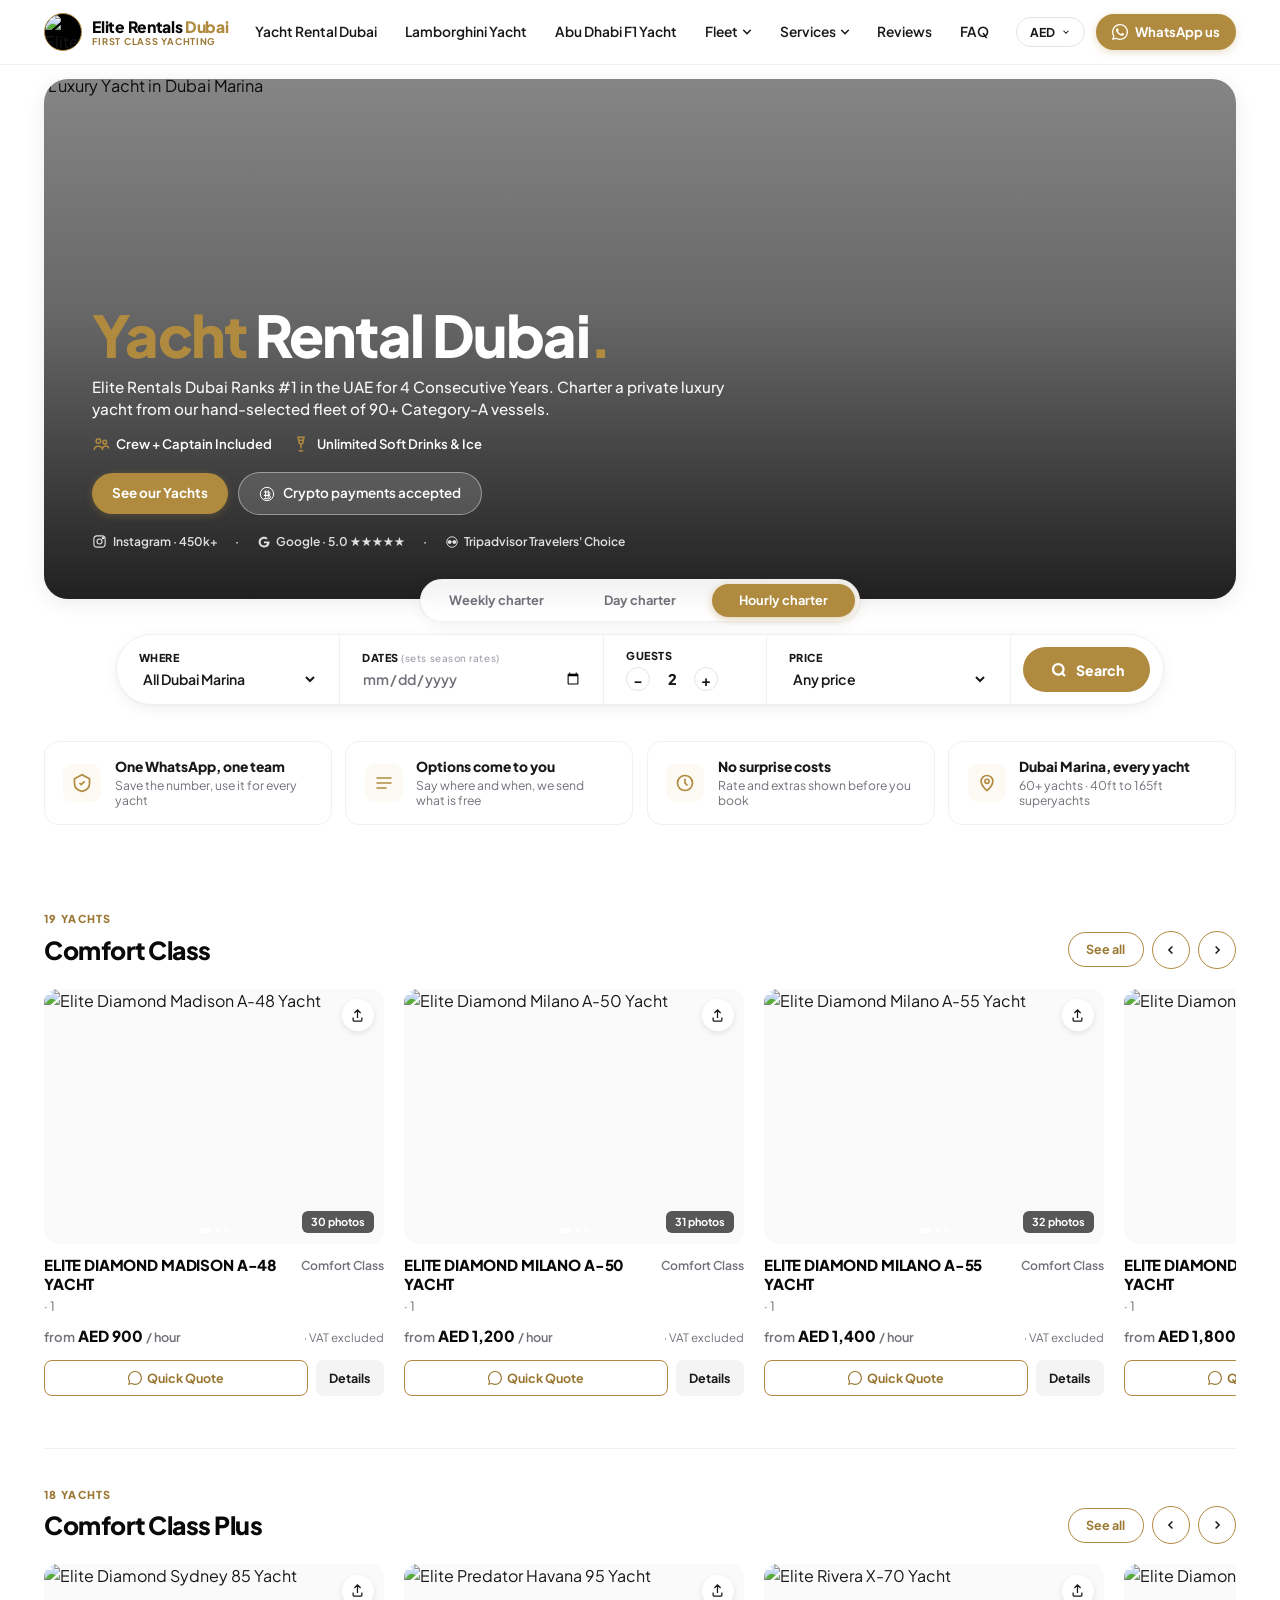
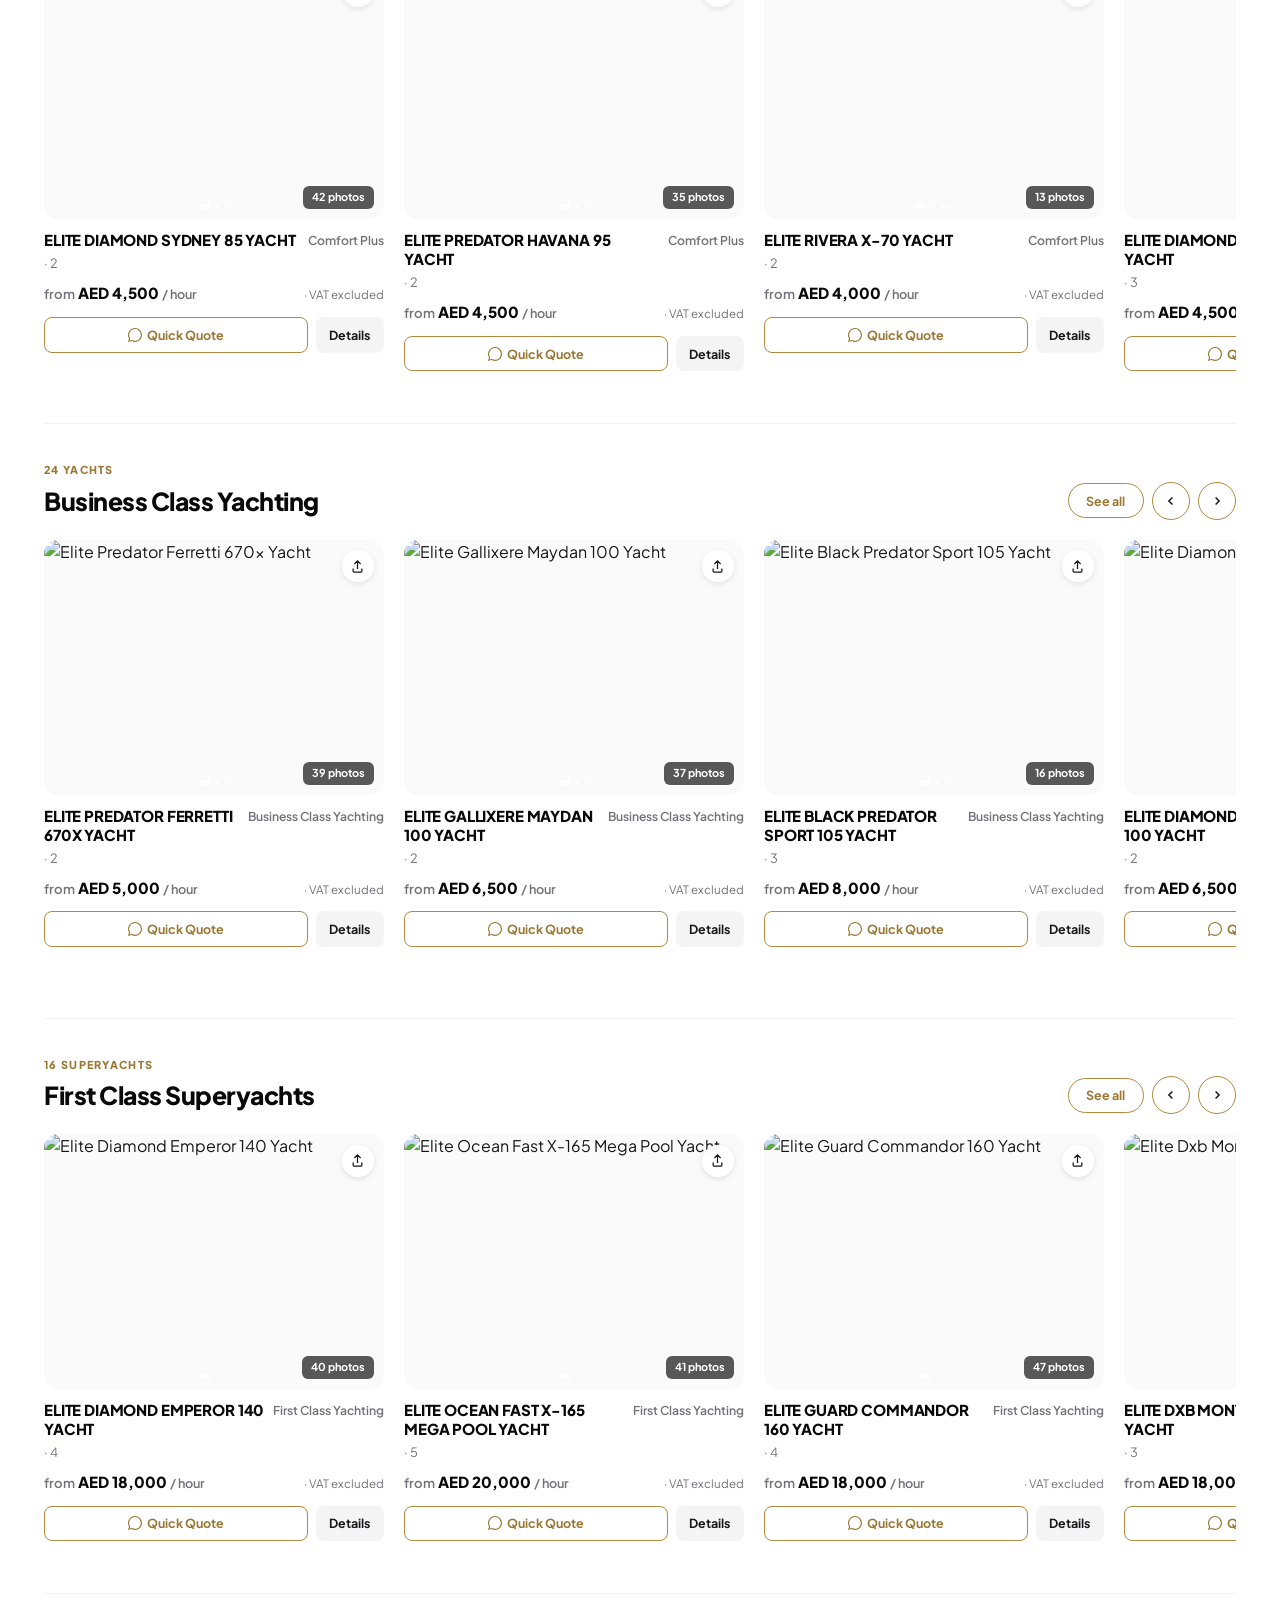
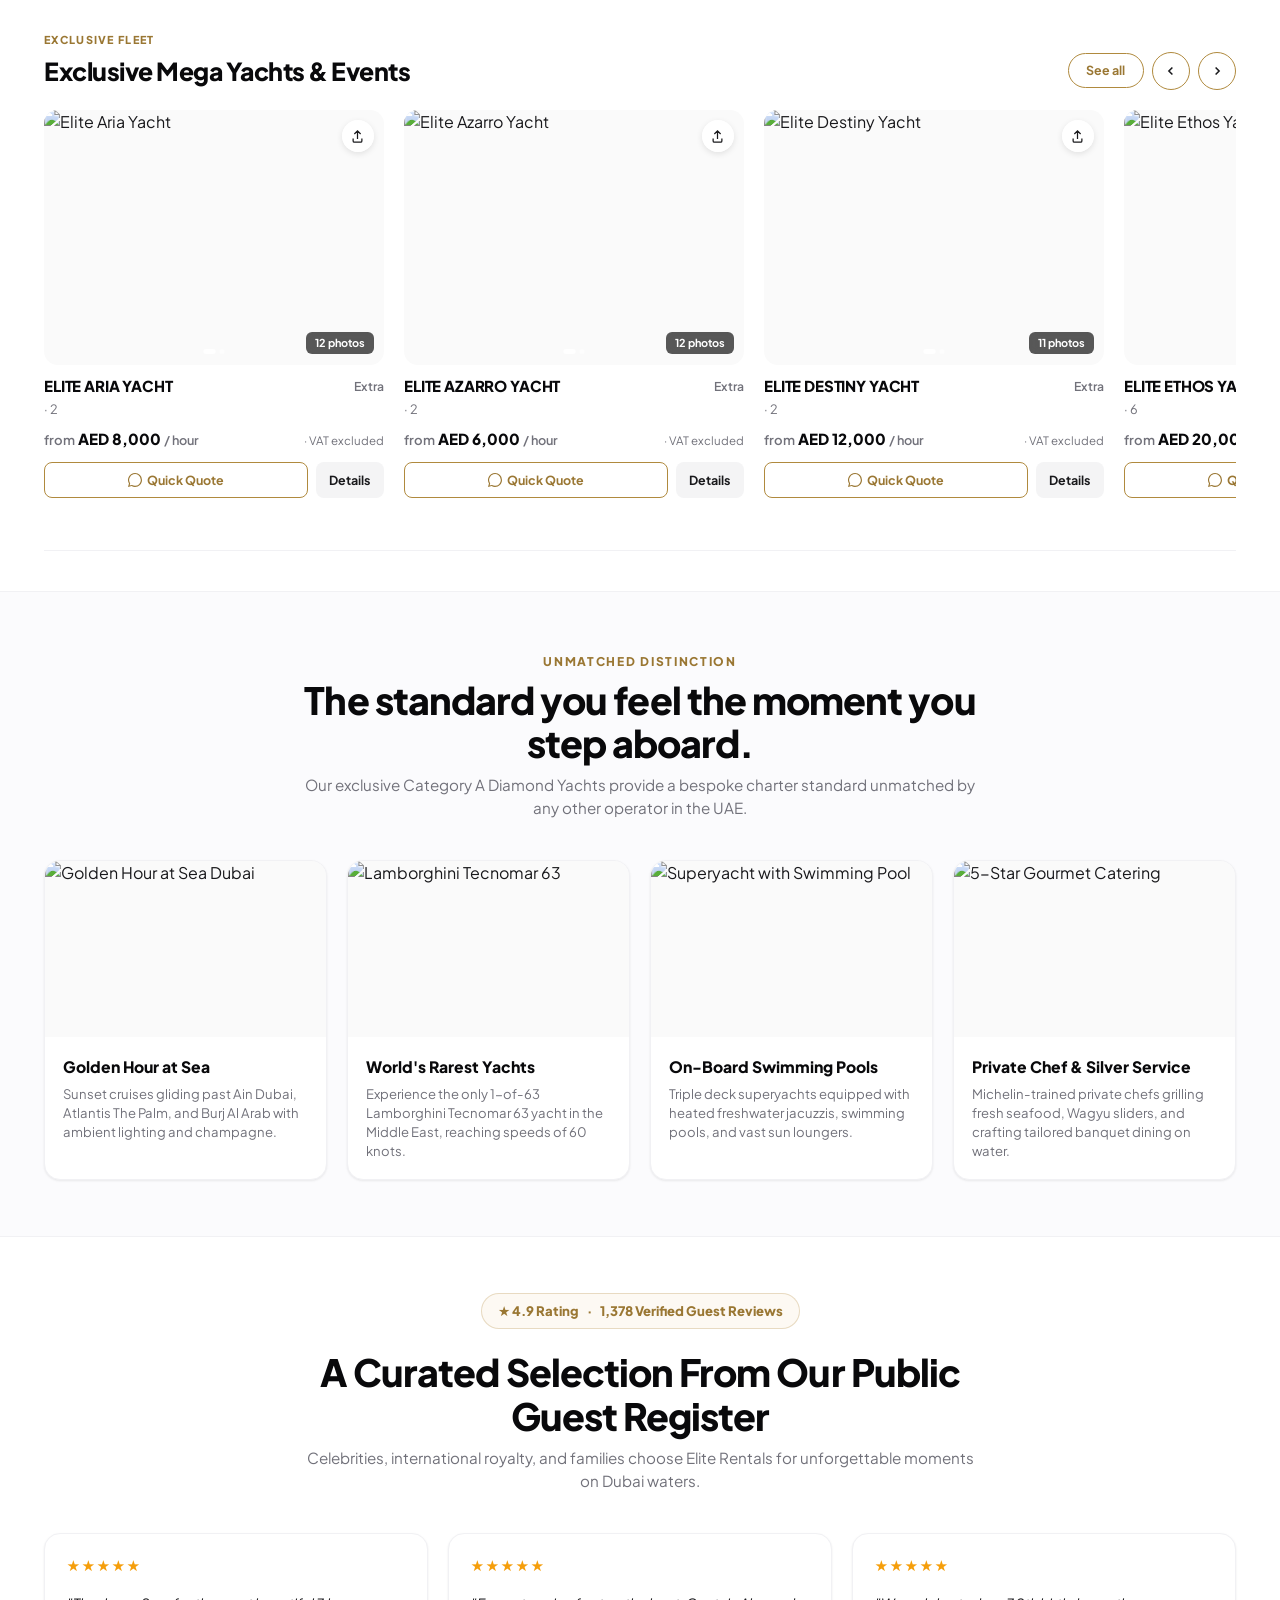
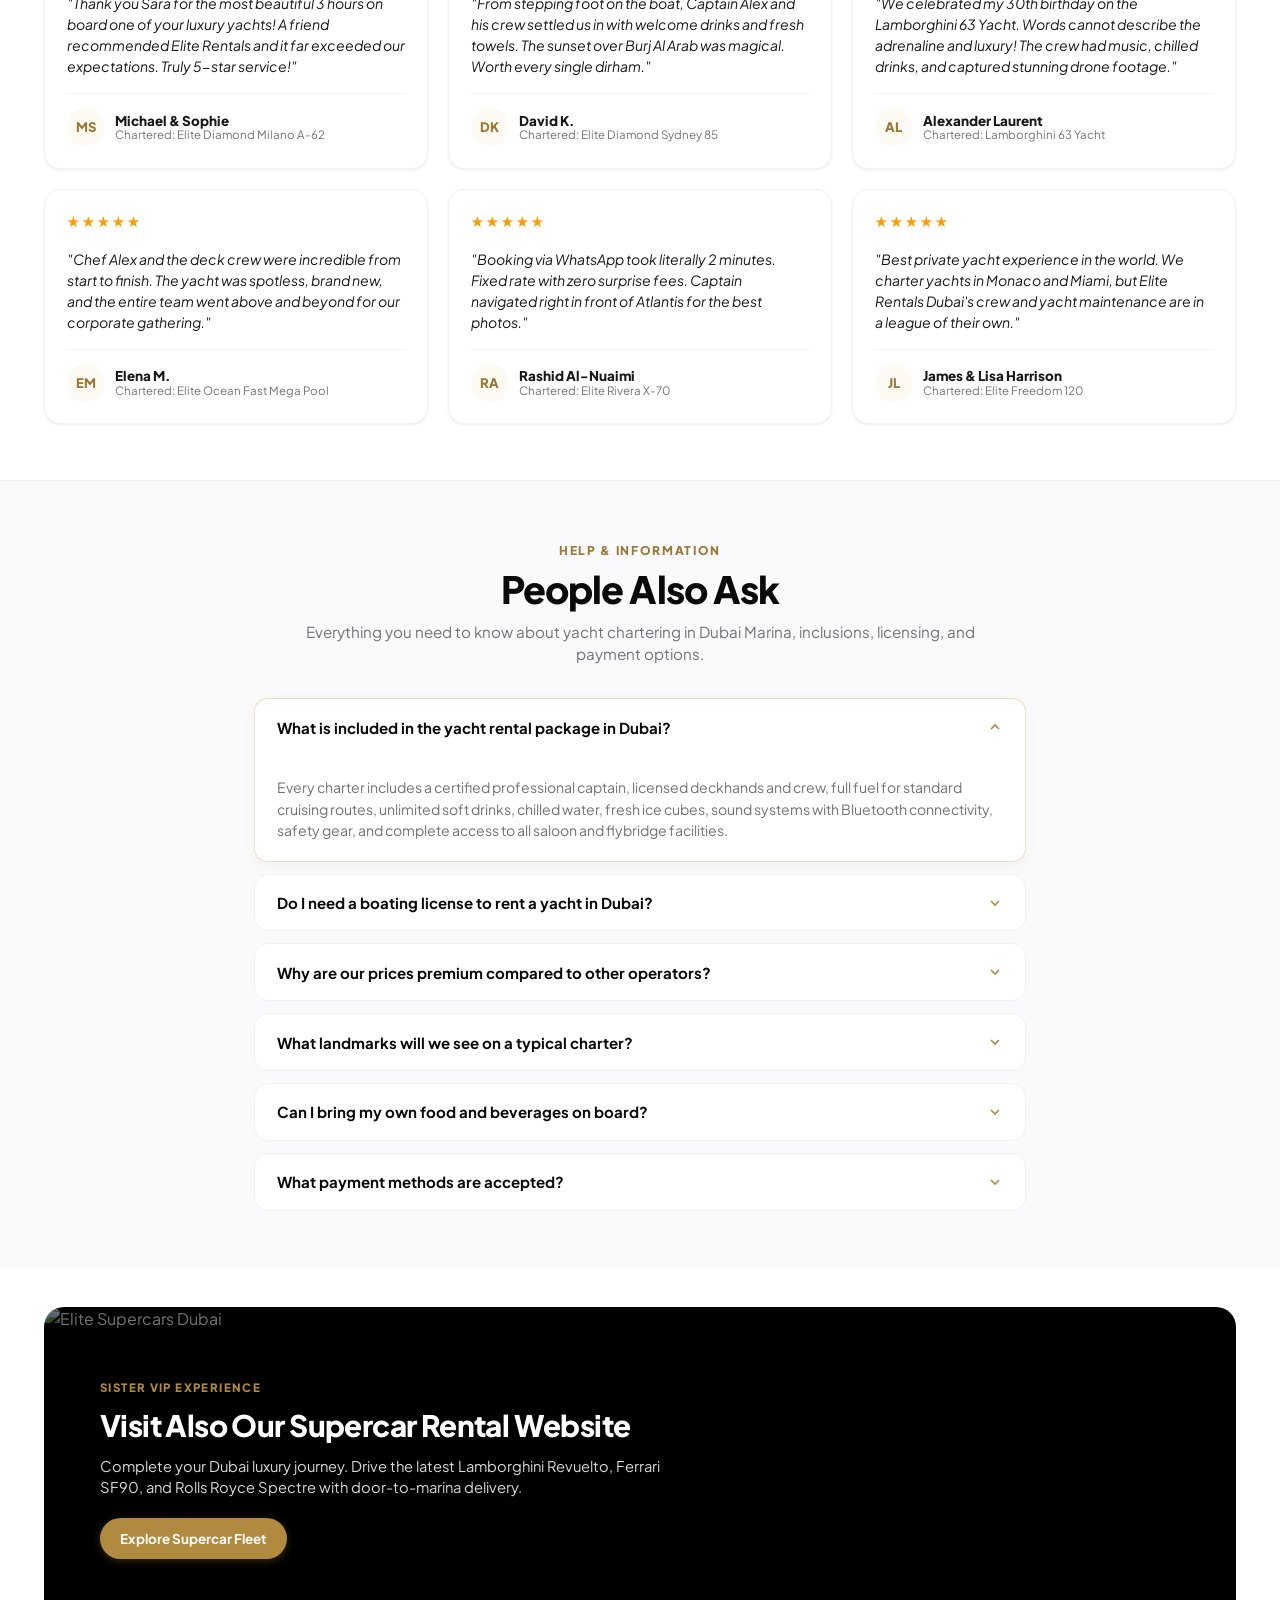
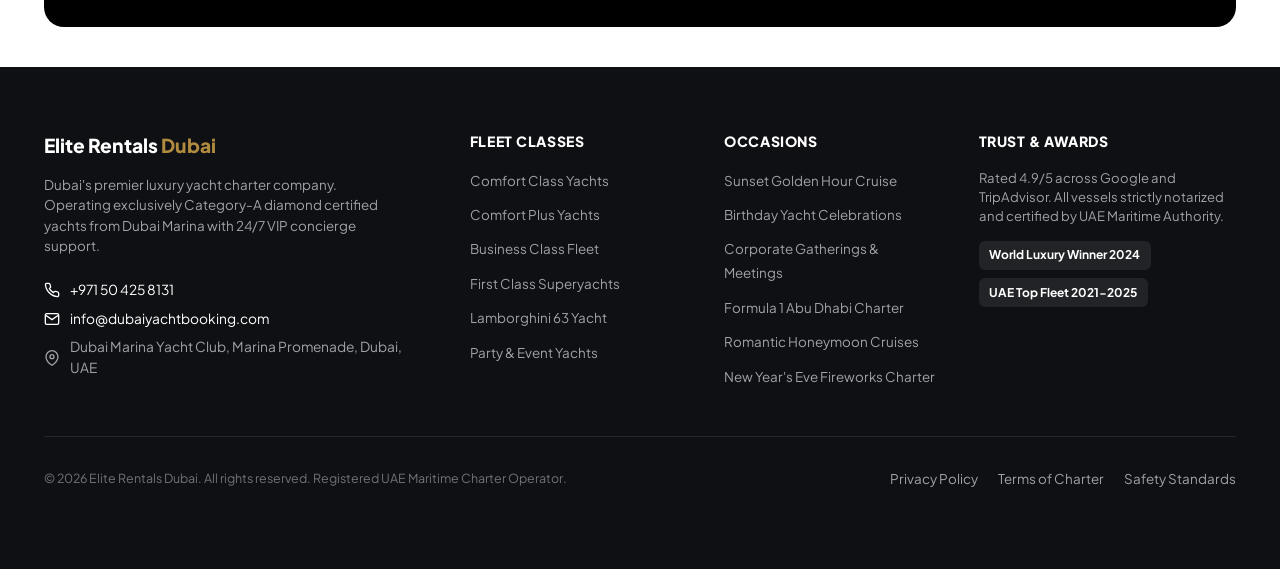
==== index.html @ 9940354c "first commit" ====
<!DOCTYPE html>
<html lang="en">

<head>
  <meta charset="UTF-8" />
  <meta name="viewport" content="width=device-width, initial-scale=1.0, viewport-fit=cover" />
  <title>Yacht Rental Dubai | Private Luxury Charter Fleet | Elite Rentals Dubai</title>
  <meta name="description"
    content="Charter a private yacht in Dubai from a curated fleet of 90+ Category-A yachts. Captain, crew, fuel and beverages included. Fixed AED quote on WhatsApp in minutes." />
  <meta name="keywords"
    content="yacht rental dubai, yacht charter dubai, luxury yacht dubai, dubai marina yacht rental, private yacht dubai, yacht party dubai, yacht booking dubai" />
  <meta name="author" content="Elite Rentals Dubai" />
  <meta name="robots" content="index, follow" />
  <meta name="theme-color" content="#b08a3e" />

  <!-- Open Graph / Social Meta -->
  <meta property="og:type" content="website" />
  <meta property="og:title" content="Yacht Rental Dubai | Private Luxury Charter Fleet | Elite Rentals Dubai" />
  <meta property="og:description"
    content="Charter a private yacht in Dubai from a curated fleet of 90+ Category-A yachts. Captain, crew, fuel and beverages included. Fixed AED quote on WhatsApp in minutes." />
  <meta property="og:image" content="https://media.dubaiyachtbooking.com/images/site/home-hero-v3.webp" />
  <meta property="og:site_name" content="Elite Rentals Dubai" />

  <!-- Preconnect & Preload -->
  <link rel="preconnect" href="https://fonts.googleapis.com" />
  <link rel="preconnect" href="https://fonts.gstatic.com" crossorigin />
  <link rel="preconnect" href="https://media.dubaiyachtbooking.com" />
  <link rel="preload" href="https://media.dubaiyachtbooking.com/images/site/home-hero-v3.webp" as="image" />

  <!-- Favicon -->
  <link rel="icon" type="image/png" href="https://media.dubaiyachtbooking.com/images/site/home-hero-v3-mobile.webp" />

  <!-- Stylesheet -->
  <link rel="stylesheet" href="styles.css" />

  <!-- Schema.org Structured Data -->
  <script type="application/ld+json">
  {
    "@context": "https://schema.org",
    "@type": "LocalBusiness",
    "name": "Elite Rentals Dubai",
    "image": "https://media.dubaiyachtbooking.com/images/site/home-hero-v3.webp",
    "telephone": "+971-50-425-8131",
    "priceRange": "$$$$",
    "address": {
      "@type": "PostalAddress",
      "streetAddress": "Dubai Marina Yacht Club",
      "addressLocality": "Dubai",
      "addressCountry": "AE"
    },
    "aggregateRating": {
      "@type": "AggregateRating",
      "ratingValue": "4.9",
      "reviewCount": "1378"
    }
  }
  </script>
</head>

<body>

  <!-- ==========================================================================
       1. STICKY TOP NAVBAR
       ========================================================================== -->
  <header class="header-wrapper" id="site-header">
    <div class="container header-inner">
      <!-- Brand Logo -->
      <a href="#" class="brand-link" aria-label="Elite Rentals Dubai Homepage">
        <img src="https://media.dubaiyachtbooking.com/cdn-cgi/image/width=256,format=auto,quality=75/images/yachts/brand-new-1-of-63-lamborghini-yacht/01-elite-lamborghini-63-20m-cover-yacht-at-speed.webp"
          alt="Elite Rentals Dubai Emblem" class="brand-emblem" />
        <div class="brand-text-col">
          <span class="brand-title">Elite Rentals <span class="text-gold">Dubai</span></span>
          <span class="brand-sub">First Class Yachting</span>
        </div>
      </a>

      <!-- Desktop Nav -->
      <nav class="desktop-nav" aria-label="Main Navigation">
        <a href="#fleet-section" class="nav-item-link">Yacht Rental Dubai</a>
        <a href="#track-business" class="nav-item-link">Lamborghini Yacht</a>
        <a href="#track-first-class" class="nav-item-link">Abu Dhabi F1 Yacht</a>

        <!-- Fleet Dropdown -->
        <div class="nav-dropdown-wrap">
          <button class="nav-dropdown-btn" type="button">
            <span>Fleet</span>
            <svg class="nav-chevron" width="10" height="10" viewBox="0 0 12 12" fill="none" stroke="currentColor" stroke-width="1.8">
              <path d="M2 4l4 4 4-4" stroke-linecap="round" stroke-linejoin="round" />
            </svg>
          </button>
          <div class="nav-dropdown-menu">
            <a href="#comfort-class-sec" class="nav-dropdown-link">Comfort Class <span>15m–22m</span></a>
            <a href="#comfort-plus-sec" class="nav-dropdown-link">Comfort Plus <span>22m–30m</span></a>
            <a href="#business-class-sec" class="nav-dropdown-link">Business Class <span>20m–37m</span></a>
            <a href="#first-class-sec" class="nav-dropdown-link">First Class Superyachts <span>35m–50m</span></a>
            <a href="#exclusive-sec" class="nav-dropdown-link">Exclusive & Events <span>Up to 100 Guests</span></a>
          </div>
        </div>

        <!-- Services Dropdown -->
        <div class="nav-dropdown-wrap">
          <button class="nav-dropdown-btn" type="button">
            <span>Services</span>
            <svg class="nav-chevron" width="10" height="10" viewBox="0 0 12 12" fill="none" stroke="currentColor" stroke-width="1.8">
              <path d="M2 4l4 4 4-4" stroke-linecap="round" stroke-linejoin="round" />
            </svg>
          </button>
          <div class="nav-dropdown-menu">
            <a href="#experience-section" class="nav-dropdown-link">Private Chef Catering</a>
            <a href="#experience-section" class="nav-dropdown-link">Water Toys & Jet Ski</a>
            <a href="#experience-section" class="nav-dropdown-link">VIP Chauffeur Transfer</a>
            <a href="#experience-section" class="nav-dropdown-link">Formula 1 Hospitality</a>
          </div>
        </div>

        <a href="#reviews-section" class="nav-item-link">Reviews</a>
        <a href="#faq-section" class="nav-item-link">FAQ</a>
      </nav>

      <!-- Header Actions -->
      <div class="header-actions">
        <!-- Currency Dropdown -->
        <div class="currency-picker-wrap">
          <button type="button" class="currency-btn" id="currency-btn" aria-label="Select Currency">
            <span id="current-currency-display">AED</span>
            <svg width="10" height="10" viewBox="0 0 24 24" fill="none" stroke="currentColor" stroke-width="2.5">
              <polyline points="6 9 12 15 18 9"></polyline>
            </svg>
          </button>
          <div class="currency-menu" id="currency-menu">
            <button type="button" class="currency-option active" data-curr="AED">AED (Dirhams)</button>
            <button type="button" class="currency-option" data-curr="USD">USD (US Dollar)</button>
            <button type="button" class="currency-option" data-curr="EUR">EUR (Euro)</button>
            <button type="button" class="currency-option" data-curr="GBP">GBP (British Pound)</button>
          </div>
        </div>

        <!-- WhatsApp Button -->
        <a href="https://wa.me/971504258131" target="_blank" rel="noopener noreferrer" class="whatsapp-header-btn"
          aria-label="Contact us on WhatsApp">
          <svg viewBox="0 0 24 24" width="16" height="16" fill="currentColor">
            <path
              d="M20.52 3.48A11.87 11.87 0 0 0 12 0a11.94 11.94 0 0 0-10.3 17.94L0 24l6.24-1.63A11.93 11.93 0 0 0 12 23.94c6.63 0 12-5.37 12-12a11.87 11.87 0 0 0-3.48-8.46zM12 22.02a10.06 10.06 0 0 1-5.14-1.4l-.37-.22-3.7.97.99-3.61-.24-.37A10.05 10.05 0 1 1 22.05 12 10 10 0 0 1 12 22.02zm5.53-7.51c-.3-.15-1.77-.87-2.05-.97s-.47-.15-.67.15-.77.97-.94 1.17-.35.22-.65.07a8.19 8.19 0 0 1-2.41-1.49 9.06 9.06 0 0 1-1.68-2.09c-.17-.3 0-.46.13-.61.13-.13.3-.35.44-.52a2 2 0 0 0 .3-.5.55.55 0 0 0 0-.52c-.07-.15-.67-1.6-.92-2.19s-.49-.5-.67-.51h-.57a1.1 1.1 0 0 0-.8.37 3.36 3.36 0 0 0-1.04 2.5 5.85 5.85 0 0 0 1.22 3.09 13.35 13.35 0 0 0 5.11 4.51 17 17 0 0 0 1.7.63 4.1 4.1 0 0 0 1.89.12 3.1 3.1 0 0 0 2.02-1.42 2.5 2.5 0 0 0 .17-1.42c-.07-.13-.27-.2-.57-.35z" />
          </svg>
          <span>WhatsApp us</span>
        </a>

        <!-- Mobile Hamburger -->
        <button type="button" class="mobile-menu-btn" id="mobile-menu-toggle" aria-label="Open Mobile Menu">
          <svg viewBox="0 0 20 20" width="18" height="18" fill="none" stroke="currentColor" stroke-width="2">
            <path d="M3 6h14M3 10h14M3 14h14" stroke-linecap="round"></path>
          </svg>
        </button>
      </div>
    </div>
  </header>

  <!-- Mobile Drawer Menu -->
  <div class="mobile-drawer" id="mobile-drawer">
    <div class="mobile-drawer-content">
      <div class="mobile-drawer-header">
        <span class="brand-title">Elite Rentals <span class="text-gold">Dubai</span></span>
        <button type="button" class="mobile-drawer-close" id="mobile-drawer-close" aria-label="Close Menu">&times;</button>
      </div>

      <div class="mobile-nav-list">
        <a href="#fleet-section" class="mobile-nav-link">Full Yacht Fleet</a>
        <a href="#comfort-class-sec" class="mobile-nav-link">Comfort Class</a>
        <a href="#comfort-plus-sec" class="mobile-nav-link">Comfort Plus</a>
        <a href="#business-class-sec" class="mobile-nav-link">Business Class</a>
        <a href="#first-class-sec" class="mobile-nav-link">First Class Superyachts</a>
        <a href="#experience-section" class="mobile-nav-link">VIP Services</a>
        <a href="#reviews-section" class="mobile-nav-link">Guest Reviews</a>
        <a href="#faq-section" class="mobile-nav-link">Frequently Asked Questions</a>
      </div>

      <div style="margin-top:auto; padding-top:1.5rem;">
        <a href="https://wa.me/971504258131" target="_blank" rel="noopener noreferrer" class="btn-modal-whatsapp"
          style="text-align:center; display:flex;">
          <svg viewBox="0 0 24 24" width="18" height="18" fill="currentColor">
            <path
              d="M20.52 3.48A11.87 11.87 0 0 0 12 0a11.94 11.94 0 0 0-10.3 17.94L0 24l6.24-1.63A11.93 11.93 0 0 0 12 23.94c6.63 0 12-5.37 12-12a11.87 11.87 0 0 0-3.48-8.46z" />
          </svg>
          Chat with Charter Specialist
        </a>
      </div>
    </div>
  </div>

  <main>
    <!-- ==========================================================================
         2. HERO SECTION
         ========================================================================== -->
    <section class="hero-section">
      <div class="container">
        <div class="hero-banner-card">
          <!-- Background Image -->
          <img src="https://media.dubaiyachtbooking.com/images/site/home-hero-v3.webp"
            alt="Luxury Yacht in Dubai Marina" class="hero-img-bg" fetchpriority="high" decoding="async" />
          <div class="hero-overlay-dark" aria-hidden="true"></div>
          <div class="hero-overlay-gradient" aria-hidden="true"></div>

          <!-- Hero Content -->
          <div class="hero-content">
            <h1 class="hero-title">
              <span class="text-gold">Yacht</span> Rental Dubai<span class="text-gold">.</span>
            </h1>

            <p class="hero-subtitle">
              Elite Rentals Dubai Ranks #1 in the UAE for 4 Consecutive Years. Charter a private luxury yacht from our
              hand-selected fleet of 90+ Category-A vessels.
            </p>

            <ul class="hero-features-list">
              <li class="hero-feat-item">
                <span class="hero-feat-icon">
                  <svg width="18" height="18" viewBox="0 0 24 24" fill="none" stroke="currentColor" stroke-width="2">
                    <circle cx="8.5" cy="8" r="3"></circle>
                    <circle cx="17" cy="9.5" r="2.5"></circle>
                    <path d="M3 20c0-3 2.5-5 5.5-5s5.5 2 5.5 5"></path>
                    <path d="M14 18c.5-2 2.5-3.5 4.5-3.5S22 16 22.5 18"></path>
                  </svg>
                </span>
                Crew + Captain Included
              </li>
              <li class="hero-feat-item">
                <span class="hero-feat-icon">
                  <svg width="18" height="18" viewBox="0 0 24 24" fill="none" stroke="currentColor" stroke-width="2">
                    <path d="M8 3h8l-1 4h-6z"></path>
                    <path d="M9 7c0 3 1.5 5 3 5s3-2 3-5"></path>
                    <path d="M12 12v6"></path>
                    <path d="M9 21h6"></path>
                  </svg>
                </span>
                Unlimited Soft Drinks & Ice
              </li>
            </ul>

            <div class="hero-actions">
              <a href="#fleet-section" class="btn-gold">
                See our Yachts
              </a>
              <a href="https://wa.me/971504258131?text=Hi%20Elite%20Rentals%2C%20I%27d%20like%20to%20pay%20with%20crypto"
                target="_blank" rel="noopener noreferrer" class="btn-outline-white">
                <svg viewBox="0 0 24 24" width="16" height="16" fill="currentColor">
                  <circle cx="12" cy="12" r="10" fill="none" stroke="currentColor" stroke-width="1.5"></circle>
                  <path d="M10 7v10M14 7v10M8 9h6a2.5 2.5 0 0 1 0 5H8M8 14h6.5a2.5 2.5 0 0 1 0 5H8" fill="none"
                    stroke="currentColor" stroke-width="1.5" stroke-linecap="round"></path>
                </svg>
                Crypto payments accepted
              </a>
            </div>

            <!-- Trust Meta Links -->
            <div class="hero-trust-badges">
              <a href="https://instagram.com/eliterentalsdubai" target="_blank" rel="noopener noreferrer" class="hero-trust-link">
                <svg width="15" height="15" viewBox="0 0 24 24" fill="none" stroke="currentColor" stroke-width="1.8">
                  <rect x="3" y="3" width="18" height="18" rx="5"></rect>
                  <circle cx="12" cy="12" r="4"></circle>
                  <circle cx="17.5" cy="6.5" r="1" fill="currentColor"></circle>
                </svg>
                Instagram · 450k+
              </a>
              <span>·</span>
              <a href="https://www.google.com/maps" target="_blank" rel="noopener noreferrer" class="hero-trust-link">
                <svg width="14" height="14" viewBox="0 0 24 24" fill="currentColor">
                  <path
                    d="M21.35 11.1H12v2.9h5.3c-.2 1.4-1.6 4.1-5.3 4.1-3.2 0-5.8-2.6-5.8-5.8s2.6-5.8 5.8-5.8c1.8 0 3 .8 3.7 1.4l2.5-2.4C16.6 4 14.5 3 12 3 6.9 3 2.8 7.1 2.8 12.2S6.9 21.4 12 21.4c6.9 0 9.5-4.9 9.5-9.4 0-.6-.1-1-.2-1z" />
                </svg>
                Google · 5.0 ★★★★★
              </a>
              <span>·</span>
              <a href="https://www.tripadvisor.com" target="_blank" rel="noopener noreferrer" class="hero-trust-link">
                <svg width="14" height="14" viewBox="0 0 24 24" fill="none" stroke="currentColor" stroke-width="1.6">
                  <circle cx="12" cy="12" r="9"></circle>
                  <circle cx="8" cy="12" r="2.6" fill="currentColor"></circle>
                  <circle cx="16" cy="12" r="2.6" fill="currentColor"></circle>
                </svg>
                Tripadvisor Travelers' Choice
              </a>
            </div>
          </div>
        </div>
      </div>
    </section>

    <!-- ==========================================================================
         3. FLOATING CHARTER SEARCH BAR
         ========================================================================== -->
    <div class="search-bar-wrapper">
      <!-- Charter Type Pills -->
      <div class="charter-type-switch" role="group" aria-label="Charter duration mode">
        <button type="button" class="charter-type-btn">Weekly charter</button>
        <button type="button" class="charter-type-btn">Day charter</button>
        <button type="button" class="charter-type-btn active">Hourly charter</button>
      </div>

      <!-- Pill Container -->
      <div class="search-pill-box">
        <!-- Destination -->
        <label class="search-cell">
          <span class="search-cell-label">Where</span>
          <select class="search-select-field" id="search-dest">
            <option value="dubai-marina" selected>All Dubai Marina</option>
            <option value="palm-jumeirah">Palm Jumeirah & Atlantis</option>
            <option value="burj-al-arab">Burj Al Arab Lagoon</option>
            <option value="dubai-canal">Dubai Water Canal</option>
            <option value="world-islands">The World Islands</option>
          </select>
        </label>

        <!-- Dates -->
        <div class="search-cell">
          <span class="search-cell-label">Dates <small>(sets season rates)</small></span>
          <input type="date" class="search-input-field" id="search-date-field" style="color:var(--gray); cursor:pointer;" />
        </div>

        <!-- Guests Stepper -->
        <div class="search-cell">
          <span class="search-cell-label">Guests</span>
          <div class="guest-stepper">
            <button type="button" class="step-btn" id="guest-dec-btn" aria-label="Decrease Guests">−</button>
            <span class="step-count-val" id="guest-count-display">2</span>
            <button type="button" class="step-btn" id="guest-inc-btn" aria-label="Increase Guests">+</button>
          </div>
        </div>

        <!-- Price Range -->
        <label class="search-cell">
          <span class="search-cell-label">Price</span>
          <select class="search-select-field" id="search-price-filter">
            <option value="0" selected>Any price</option>
            <option value="1">Under AED 1,000 / hr</option>
            <option value="2">AED 1,000 to AED 2,500 / hr</option>
            <option value="3">AED 2,500 to AED 5,000 / hr</option>
            <option value="4">AED 5,000 to AED 10,000 / hr</option>
            <option value="5">AED 10,000+ / hr (Superyachts)</option>
          </select>
        </label>

        <!-- Search Button -->
        <div class="search-submit-cell">
          <button type="button" class="btn-search-fleet" id="btn-search-fleet" aria-label="Search Fleet">
            <svg width="18" height="18" viewBox="0 0 24 24" fill="none" stroke="currentColor" stroke-width="3">
              <circle cx="11" cy="11" r="7"></circle>
              <path d="m20 20-3.5-3.5"></path>
            </svg>
            <span>Search</span>
          </button>
        </div>
      </div>
    </div>

    <!-- ==========================================================================
         4. TRUST BAR
         ========================================================================== -->
    <section class="trust-section" id="trust-section">
      <div class="container">
        <div class="trust-grid">
          <div class="trust-card">
            <div class="trust-icon-box">
              <svg width="20" height="20" viewBox="0 0 24 24" fill="none" stroke="currentColor" stroke-width="2">
                <path d="M12 2 3 7v6c0 5 4 8 9 9 5-1 9-4 9-9V7l-9-5z"></path>
                <path d="m9 12 2 2 4-4"></path>
              </svg>
            </div>
            <div class="trust-text-col">
              <span class="trust-card-title">One WhatsApp, one team</span>
              <span class="trust-card-sub">Save the number, use it for every yacht</span>
            </div>
          </div>

          <div class="trust-card">
            <div class="trust-icon-box">
              <svg width="20" height="20" viewBox="0 0 24 24" fill="none" stroke="currentColor" stroke-width="2">
                <path d="M3 6h18M3 12h18M3 18h12"></path>
              </svg>
            </div>
            <div class="trust-text-col">
              <span class="trust-card-title">Options come to you</span>
              <span class="trust-card-sub">Say where and when, we send what is free</span>
            </div>
          </div>

          <div class="trust-card">
            <div class="trust-icon-box">
              <svg width="20" height="20" viewBox="0 0 24 24" fill="none" stroke="currentColor" stroke-width="2">
                <circle cx="12" cy="12" r="9"></circle>
                <path d="M12 7v5l3 3"></path>
              </svg>
            </div>
            <div class="trust-text-col">
              <span class="trust-card-title">No surprise costs</span>
              <span class="trust-card-sub">Rate and extras shown before you book</span>
            </div>
          </div>

          <div class="trust-card">
            <div class="trust-icon-box">
              <svg width="20" height="20" viewBox="0 0 24 24" fill="none" stroke="currentColor" stroke-width="2">
                <path d="M12 21s-7-5.5-7-11a7 7 0 0 1 14 0c0 5.5-7 11-7 11z"></path>
                <circle cx="12" cy="10" r="2.5"></circle>
              </svg>
            </div>
            <div class="trust-text-col">
              <span class="trust-card-title">Dubai Marina, every yacht</span>
              <span class="trust-card-sub">60+ yachts · 40ft to 165ft superyachts</span>
            </div>
          </div>
        </div>
      </div>
    </section>

    <!-- ==========================================================================
         5. FLEET SHOWCASE: CATEGORIES
         ========================================================================== -->
    <section class="fleet-section-wrapper" id="fleet-section">
      <div class="container">

        <!-- CATEGORY: COMFORT CLASS -->
        <div class="category-block" id="comfort-class-sec">
          <div class="category-header">
            <div>
              <span class="category-badge-count">19 YACHTS</span>
              <h2 class="category-title">Comfort Class</h2>
            </div>
            <div class="category-header-controls">
              <a href="#comfort-class-sec" class="btn-pill-filter">See all</a>
              <button type="button" class="carousel-arrow-btn prev" data-target-track="track-comfort" aria-label="Previous">
                <svg width="14" height="14" viewBox="0 0 20 20" fill="none" stroke="currentColor" stroke-width="2.2"><path d="M12 5l-5 5 5 5"/></svg>
              </button>
              <button type="button" class="carousel-arrow-btn next" data-target-track="track-comfort" aria-label="Next">
                <svg width="14" height="14" viewBox="0 0 20 20" fill="none" stroke="currentColor" stroke-width="2.2"><path d="M8 5l5 5-5 5"/></svg>
              </button>
            </div>
          </div>
          <div class="yacht-carousel-track" id="track-comfort">
            <!-- Populated dynamically by app.js -->
          </div>
        </div>

        <!-- CATEGORY: COMFORT PLUS -->
        <div class="category-block" id="comfort-plus-sec">
          <div class="category-header">
            <div>
              <span class="category-badge-count">18 YACHTS</span>
              <h2 class="category-title">Comfort Class Plus</h2>
            </div>
            <div class="category-header-controls">
              <a href="#comfort-plus-sec" class="btn-pill-filter">See all</a>
              <button type="button" class="carousel-arrow-btn prev" data-target-track="track-comfort-plus" aria-label="Previous">
                <svg width="14" height="14" viewBox="0 0 20 20" fill="none" stroke="currentColor" stroke-width="2.2"><path d="M12 5l-5 5 5 5"/></svg>
              </button>
              <button type="button" class="carousel-arrow-btn next" data-target-track="track-comfort-plus" aria-label="Next">
                <svg width="14" height="14" viewBox="0 0 20 20" fill="none" stroke="currentColor" stroke-width="2.2"><path d="M8 5l5 5-5 5"/></svg>
              </button>
            </div>
          </div>
          <div class="yacht-carousel-track" id="track-comfort-plus">
            <!-- Populated dynamically by app.js -->
          </div>
        </div>

        <!-- CATEGORY: BUSINESS CLASS -->
        <div class="category-block" id="business-class-sec">
          <div class="category-header">
            <div>
              <span class="category-badge-count">24 YACHTS</span>
              <h2 class="category-title">Business Class Yachting</h2>
            </div>
            <div class="category-header-controls">
              <a href="#business-class-sec" class="btn-pill-filter">See all</a>
              <button type="button" class="carousel-arrow-btn prev" data-target-track="track-business" aria-label="Previous">
                <svg width="14" height="14" viewBox="0 0 20 20" fill="none" stroke="currentColor" stroke-width="2.2"><path d="M12 5l-5 5 5 5"/></svg>
              </button>
              <button type="button" class="carousel-arrow-btn next" data-target-track="track-business" aria-label="Next">
                <svg width="14" height="14" viewBox="0 0 20 20" fill="none" stroke="currentColor" stroke-width="2.2"><path d="M8 5l5 5-5 5"/></svg>
              </button>
            </div>
          </div>
          <div class="yacht-carousel-track" id="track-business">
            <!-- Populated dynamically by app.js -->
          </div>
        </div>

        <!-- CATEGORY: FIRST CLASS SUPERYACHTS -->
        <div class="category-block" id="first-class-sec">
          <div class="category-header">
            <div>
              <span class="category-badge-count">16 SUPERYACHTS</span>
              <h2 class="category-title">First Class Superyachts</h2>
            </div>
            <div class="category-header-controls">
              <a href="#first-class-sec" class="btn-pill-filter">See all</a>
              <button type="button" class="carousel-arrow-btn prev" data-target-track="track-first-class" aria-label="Previous">
                <svg width="14" height="14" viewBox="0 0 20 20" fill="none" stroke="currentColor" stroke-width="2.2"><path d="M12 5l-5 5 5 5"/></svg>
              </button>
              <button type="button" class="carousel-arrow-btn next" data-target-track="track-first-class" aria-label="Next">
                <svg width="14" height="14" viewBox="0 0 20 20" fill="none" stroke="currentColor" stroke-width="2.2"><path d="M8 5l5 5-5 5"/></svg>
              </button>
            </div>
          </div>
          <div class="yacht-carousel-track" id="track-first-class">
            <!-- Populated dynamically by app.js -->
          </div>
        </div>

        <!-- CATEGORY: EXCLUSIVE & EVENTS -->
        <div class="category-block" id="exclusive-sec">
          <div class="category-header">
            <div>
              <span class="category-badge-count">EXCLUSIVE FLEET</span>
              <h2 class="category-title">Exclusive Mega Yachts & Events</h2>
            </div>
            <div class="category-header-controls">
              <a href="#exclusive-sec" class="btn-pill-filter">See all</a>
              <button type="button" class="carousel-arrow-btn prev" data-target-track="track-exclusive" aria-label="Previous">
                <svg width="14" height="14" viewBox="0 0 20 20" fill="none" stroke="currentColor" stroke-width="2.2"><path d="M12 5l-5 5 5 5"/></svg>
              </button>
              <button type="button" class="carousel-arrow-btn next" data-target-track="track-exclusive" aria-label="Next">
                <svg width="14" height="14" viewBox="0 0 20 20" fill="none" stroke="currentColor" stroke-width="2.2"><path d="M8 5l5 5-5 5"/></svg>
              </button>
            </div>
          </div>
          <div class="yacht-carousel-track" id="track-exclusive">
            <!-- Populated dynamically by app.js -->
          </div>
        </div>

      </div>
    </section>

    <!-- ==========================================================================
         6. THE STANDARD YOU FEEL (LUXURY EXPERIENCE)
         ========================================================================== -->
    <section class="experience-section" id="experience-section">
      <div class="container">
        <div class="section-head-center">
          <span class="section-subtitle-tag">Unmatched Distinction</span>
          <h2 class="section-main-title">The standard you feel the moment you step aboard.</h2>
          <p class="section-lead-text">
            Our exclusive Category A Diamond Yachts provide a bespoke charter standard unmatched by any other operator in the UAE.
          </p>
        </div>

        <div class="exp-grid">
          <!-- Card 1 -->
          <div class="exp-card">
            <div class="exp-img-wrap">
              <img src="https://media.dubaiyachtbooking.com/cdn-cgi/image/width=1080,format=auto,quality=75/images/site/sunset.webp"
                alt="Golden Hour at Sea Dubai" class="exp-img" loading="lazy" />
            </div>
            <div class="exp-card-body">
              <h3 class="exp-card-title">Golden Hour at Sea</h3>
              <p class="exp-card-desc">Sunset cruises gliding past Ain Dubai, Atlantis The Palm, and Burj Al Arab with ambient lighting and champagne.</p>
            </div>
          </div>

          <!-- Card 2 -->
          <div class="exp-card">
            <div class="exp-img-wrap">
              <img src="https://media.dubaiyachtbooking.com/cdn-cgi/image/width=1080,format=auto,quality=75/images/yachts/brand-new-1-of-63-lamborghini-yacht/01-elite-lamborghini-63-20m-cover-yacht-at-speed.webp"
                alt="Lamborghini Tecnomar 63" class="exp-img" loading="lazy" />
            </div>
            <div class="exp-card-body">
              <h3 class="exp-card-title">World's Rarest Yachts</h3>
              <p class="exp-card-desc">Experience the only 1-of-63 Lamborghini Tecnomar 63 yacht in the Middle East, reaching speeds of 60 knots.</p>
            </div>
          </div>

          <!-- Card 3 -->
          <div class="exp-card">
            <div class="exp-img-wrap">
              <img src="https://media.dubaiyachtbooking.com/cdn-cgi/image/width=1080,format=auto,quality=75/images/yachts/elite-ocean-fast-x-165-mega-pool-yacht/01-elite-oceanfast-x165-50m-cover-yacht-at-night.webp"
                alt="Superyacht with Swimming Pool" class="exp-img" loading="lazy" />
            </div>
            <div class="exp-card-body">
              <h3 class="exp-card-title">On-Board Swimming Pools</h3>
              <p class="exp-card-desc">Triple deck superyachts equipped with heated freshwater jacuzzis, swimming pools, and vast sun loungers.</p>
            </div>
          </div>

          <!-- Card 4 -->
          <div class="exp-card">
            <div class="exp-img-wrap">
              <img src="https://media.dubaiyachtbooking.com/cdn-cgi/image/width=1080,format=auto,quality=75/images/yachts/elite-benetti-triple-deck-120-super-yacht/01-elite-triple-deck-x1-120-37m-cover-yacht-and-skyline.webp"
                alt="5-Star Gourmet Catering" class="exp-img" loading="lazy" />
            </div>
            <div class="exp-card-body">
              <h3 class="exp-card-title">Private Chef & Silver Service</h3>
              <p class="exp-card-desc">Michelin-trained private chefs grilling fresh seafood, Wagyu sliders, and crafting tailored banquet dining on water.</p>
            </div>
          </div>
        </div>
      </div>
    </section>

    <!-- ==========================================================================
         7. PUBLIC GUEST REGISTER / REVIEWS
         ========================================================================== -->
    <section class="reviews-section" id="reviews-section">
      <div class="container">
        <div class="section-head-center">
          <div class="reviews-stat-badge">
            <span>★ 4.9 Rating</span>
            <span>·</span>
            <span>1,378 Verified Guest Reviews</span>
          </div>
          <h2 class="section-main-title">A Curated Selection From Our Public Guest Register</h2>
          <p class="section-lead-text">
            Celebrities, international royalty, and families choose Elite Rentals for unforgettable moments on Dubai waters.
          </p>
        </div>

        <div class="reviews-grid">
          <div class="review-card">
            <div class="review-stars">★★★★★</div>
            <p class="review-quote">"Thank you Sara for the most beautiful 3 hours on board one of your luxury yachts! A friend recommended Elite Rentals and it far exceeded our expectations. Truly 5-star service!"</p>
            <div class="review-author-row">
              <div class="author-avatar">MS</div>
              <div class="author-meta">
                <span class="author-name">Michael & Sophie</span>
                <span class="author-yacht">Chartered: Elite Diamond Milano A-62</span>
              </div>
            </div>
          </div>

          <div class="review-card">
            <div class="review-stars">★★★★★</div>
            <p class="review-quote">"From stepping foot on the boat, Captain Alex and his crew settled us in with welcome drinks and fresh towels. The sunset over Burj Al Arab was magical. Worth every single dirham."</p>
            <div class="review-author-row">
              <div class="author-avatar">DK</div>
              <div class="author-meta">
                <span class="author-name">David K.</span>
                <span class="author-yacht">Chartered: Elite Diamond Sydney 85</span>
              </div>
            </div>
          </div>

          <div class="review-card">
            <div class="review-stars">★★★★★</div>
            <p class="review-quote">"We celebrated my 30th birthday on the Lamborghini 63 Yacht. Words cannot describe the adrenaline and luxury! The crew had music, chilled drinks, and captured stunning drone footage."</p>
            <div class="review-author-row">
              <div class="author-avatar">AL</div>
              <div class="author-meta">
                <span class="author-name">Alexander Laurent</span>
                <span class="author-yacht">Chartered: Lamborghini 63 Yacht</span>
              </div>
            </div>
          </div>

          <div class="review-card">
            <div class="review-stars">★★★★★</div>
            <p class="review-quote">"Chef Alex and the deck crew were incredible from start to finish. The yacht was spotless, brand new, and the entire team went above and beyond for our corporate gathering."</p>
            <div class="review-author-row">
              <div class="author-avatar">EM</div>
              <div class="author-meta">
                <span class="author-name">Elena M.</span>
                <span class="author-yacht">Chartered: Elite Ocean Fast Mega Pool</span>
              </div>
            </div>
          </div>

          <div class="review-card">
            <div class="review-stars">★★★★★</div>
            <p class="review-quote">"Booking via WhatsApp took literally 2 minutes. Fixed rate with zero surprise fees. Captain navigated right in front of Atlantis for the best photos."</p>
            <div class="review-author-row">
              <div class="author-avatar">RA</div>
              <div class="author-meta">
                <span class="author-name">Rashid Al-Nuaimi</span>
                <span class="author-yacht">Chartered: Elite Rivera X-70</span>
              </div>
            </div>
          </div>

          <div class="review-card">
            <div class="review-stars">★★★★★</div>
            <p class="review-quote">"Best private yacht experience in the world. We charter yachts in Monaco and Miami, but Elite Rentals Dubai's crew and yacht maintenance are in a league of their own."</p>
            <div class="review-author-row">
              <div class="author-avatar">JL</div>
              <div class="author-meta">
                <span class="author-name">James & Lisa Harrison</span>
                <span class="author-yacht">Chartered: Elite Freedom 120</span>
              </div>
            </div>
          </div>
        </div>
      </div>
    </section>

    <!-- ==========================================================================
         8. PEOPLE ALSO ASK (FAQ ACCORDION)
         ========================================================================== -->
    <section class="faq-section" id="faq-section">
      <div class="container faq-container-narrow">
        <div class="section-head-center" style="margin-bottom: 1.5rem;">
          <span class="section-subtitle-tag">Help & Information</span>
          <h2 class="section-main-title">People Also Ask</h2>
          <p class="section-lead-text">
            Everything you need to know about yacht chartering in Dubai Marina, inclusions, licensing, and payment options.
          </p>
        </div>

        <div class="faq-list">
          <div class="faq-card">
            <button type="button" class="faq-question-btn">
              <span>What is included in the yacht rental package in Dubai?</span>
              <svg class="faq-chevron" width="16" height="16" viewBox="0 0 24 24" fill="none" stroke="currentColor" stroke-width="2.5"><polyline points="6 9 12 15 18 9"></polyline></svg>
            </button>
            <div class="faq-answer-pane">
              <div class="faq-answer-inner">
                Every charter includes a certified professional captain, licensed deckhands and crew, full fuel for standard cruising routes, unlimited soft drinks, chilled water, fresh ice cubes, sound systems with Bluetooth connectivity, safety gear, and complete access to all saloon and flybridge facilities.
              </div>
            </div>
          </div>

          <div class="faq-card">
            <button type="button" class="faq-question-btn">
              <span>Do I need a boating license to rent a yacht in Dubai?</span>
              <svg class="faq-chevron" width="16" height="16" viewBox="0 0 24 24" fill="none" stroke="currentColor" stroke-width="2.5"><polyline points="6 9 12 15 18 9"></polyline></svg>
            </button>
            <div class="faq-answer-pane">
              <div class="faq-answer-inner">
                No license is required! All of our yachts are fully chartered with an experienced, certified UAE Coast Guard-licensed captain and professional crew who navigate the vessel safely so you and your guests can sit back, relax, and celebrate.
              </div>
            </div>
          </div>

          <div class="faq-card">
            <button type="button" class="faq-question-btn">
              <span>Why are our prices premium compared to other operators?</span>
              <svg class="faq-chevron" width="16" height="16" viewBox="0 0 24 24" fill="none" stroke="currentColor" stroke-width="2.5"><polyline points="6 9 12 15 18 9"></polyline></svg>
            </button>
            <div class="faq-answer-pane">
              <div class="faq-answer-inner">
                Our exclusive Category-A Diamond Yachts are meticulously maintained to pristine European standards. Contrast it to comparing a high-performance supercar with a budget economy car: while both float on water, the prestige, spotless hygiene, certified hospitality, state-of-the-art stabilizers, and bespoke service aboard Elite Rentals are in a league of their own.
              </div>
            </div>
          </div>

          <div class="faq-card">
            <button type="button" class="faq-question-btn">
              <span>What landmarks will we see on a typical charter?</span>
              <svg class="faq-chevron" width="16" height="16" viewBox="0 0 24 24" fill="none" stroke="currentColor" stroke-width="2.5"><polyline points="6 9 12 15 18 9"></polyline></svg>
            </button>
            <div class="faq-answer-pane">
              <div class="faq-answer-inner">
                Depending on your charter duration:
                • 2 Hours: Dubai Marina canal, JBR skyline, and Ain Dubai (Dubai Eye).
                • 3 Hours: All of the above plus cruising around Palm Jumeirah and pausing in front of Atlantis The Palm & Royal Atlantis.
                • 4+ Hours: Complete VIP loop including Burj Al Arab lagoon, swimming stop, and The World Islands.
              </div>
            </div>
          </div>

          <div class="faq-card">
            <button type="button" class="faq-question-btn">
              <span>Can I bring my own food and beverages on board?</span>
              <svg class="faq-chevron" width="16" height="16" viewBox="0 0 24 24" fill="none" stroke="currentColor" stroke-width="2.5"><polyline points="6 9 12 15 18 9"></polyline></svg>
            </button>
            <div class="faq-answer-pane">
              <div class="faq-answer-inner">
                Yes! You are completely free to bring your own gourmet food, snacks, and personal beverages. Our crew will happily chill your bottles in the wine coolers and serve your guests. Alternatively, you can book our private on-board chef package.
              </div>
            </div>
          </div>

          <div class="faq-card">
            <button type="button" class="faq-question-btn">
              <span>What payment methods are accepted?</span>
              <svg class="faq-chevron" width="16" height="16" viewBox="0 0 24 24" fill="none" stroke="currentColor" stroke-width="2.5"><polyline points="6 9 12 15 18 9"></polyline></svg>
            </button>
            <div class="faq-answer-pane">
              <div class="faq-answer-inner">
                We accept all major Credit/Debit Cards (Visa, MasterCard, American Express), Bank Wire Transfers, Cash in AED/USD/EUR/GBP, and Cryptocurrency payments (USDT, Bitcoin, Ethereum).
              </div>
            </div>
          </div>
        </div>
      </div>
    </section>

    <!-- ==========================================================================
         9. SUPERCAR CROSS-PROMOTION BANNER
         ========================================================================== -->
    <section class="supercar-section">
      <div class="container">
        <div class="supercar-banner-card">
          <img src="https://media.dubaiyachtbooking.com/cdn-cgi/image/width=1080,format=auto,quality=75/images/supercar-cover.jpeg"
            alt="Elite Supercars Dubai" class="supercar-bg-img" loading="lazy" />
          <div class="supercar-content">
            <span class="supercar-tag">Sister VIP Experience</span>
            <h2 class="supercar-title">Visit Also Our Supercar Rental Website</h2>
            <p class="supercar-desc">
              Complete your Dubai luxury journey. Drive the latest Lamborghini Revuelto, Ferrari SF90, and Rolls Royce Spectre with door-to-marina delivery.
            </p>
            <div style="margin-top: 1.25rem;">
              <a href="https://wa.me/971504258131?text=Hi%20Elite%20Rentals%2C%20I%20am%20interested%20in%20Supercar%20Rentals" target="_blank" rel="noopener noreferrer" class="btn-gold">
                Explore Supercar Fleet
              </a>
            </div>
          </div>
        </div>
      </div>
    </section>
  </main>

  <!-- ==========================================================================
       10. COMPREHENSIVE FOOTER
       ========================================================================== -->
  <footer class="site-footer">
    <div class="container">
      <div class="footer-top-grid">
        <!-- Col 1: Brand & Contact -->
        <div class="footer-brand-col">
          <span class="footer-brand-title">Elite Rentals <span class="text-gold">Dubai</span></span>
          <p class="footer-bio">
            Dubai's premier luxury yacht charter company. Operating exclusively Category-A diamond certified yachts from Dubai Marina with 24/7 VIP concierge support.
          </p>

          <div style="display:flex; flex-direction:column; gap:0.5rem; margin-top:0.5rem;">
            <a href="tel:+971504258131" class="footer-contact-row">
              <svg width="16" height="16" viewBox="0 0 24 24" fill="none" stroke="currentColor" stroke-width="2"><path d="M22 16.92v3a2 2 0 0 1-2.18 2 19.79 19.79 0 0 1-8.63-3.07 19.5 19.5 0 0 1-6-6 19.79 19.79 0 0 1-3.07-8.67A2 2 0 0 1 4.11 2h3a2 2 0 0 1 2 1.72 12.84 12.84 0 0 0 .7 2.81 2 2 0 0 1-.45 2.11L8.09 9.91a16 16 0 0 0 6 6l1.27-1.27a2 2 0 0 1 2.11-.45 12.84 12.84 0 0 0 2.81.7A2 2 0 0 1 22 16.92z"/></svg>
              <span>+971 50 425 8131</span>
            </a>
            <a href="mailto:info@dubaiyachtbooking.com" class="footer-contact-row">
              <svg width="16" height="16" viewBox="0 0 24 24" fill="none" stroke="currentColor" stroke-width="2"><path d="M4 4h16c1.1 0 2 .9 2 2v12c0 1.1-.9 2-2 2H4c-1.1 0-2-.9-2-2V6c0-1.1.9-2 2-2z"/><polyline points="22,6 12,13 2,6"/></svg>
              <span>info@dubaiyachtbooking.com</span>
            </a>
            <div class="footer-contact-row" style="color:#a1a1aa;">
              <svg width="16" height="16" viewBox="0 0 24 24" fill="none" stroke="currentColor" stroke-width="2"><path d="M21 10c0 7-9 13-9 13s-9-6-9-13a9 9 0 0 1 18 0z"/><circle cx="12" cy="10" r="3"/></svg>
              <span>Dubai Marina Yacht Club, Marina Promenade, Dubai, UAE</span>
            </div>
          </div>
        </div>

        <!-- Col 2: Fleet Classes -->
        <div>
          <h4 class="footer-col-title">Fleet Classes</h4>
          <ul class="footer-links-list">
            <li><a href="#comfort-class-sec" class="footer-link">Comfort Class Yachts</a></li>
            <li><a href="#comfort-plus-sec" class="footer-link">Comfort Plus Yachts</a></li>
            <li><a href="#business-class-sec" class="footer-link">Business Class Fleet</a></li>
            <li><a href="#first-class-sec" class="footer-link">First Class Superyachts</a></li>
            <li><a href="#track-business" class="footer-link">Lamborghini 63 Yacht</a></li>
            <li><a href="#exclusive-sec" class="footer-link">Party & Event Yachts</a></li>
          </ul>
        </div>

        <!-- Col 3: Occasions -->
        <div>
          <h4 class="footer-col-title">Occasions</h4>
          <ul class="footer-links-list">
            <li><a href="#experience-section" class="footer-link">Sunset Golden Hour Cruise</a></li>
            <li><a href="#experience-section" class="footer-link">Birthday Yacht Celebrations</a></li>
            <li><a href="#experience-section" class="footer-link">Corporate Gatherings & Meetings</a></li>
            <li><a href="#experience-section" class="footer-link">Formula 1 Abu Dhabi Charter</a></li>
            <li><a href="#experience-section" class="footer-link">Romantic Honeymoon Cruises</a></li>
            <li><a href="#experience-section" class="footer-link">New Year's Eve Fireworks Charter</a></li>
          </ul>
        </div>

        <!-- Col 4: Verified Reputation -->
        <div>
          <h4 class="footer-col-title">Trust & Awards</h4>
          <p style="font-size:0.82rem; color:#a1a1aa; line-height:1.45; margin-bottom:1rem;">
            Rated 4.9/5 across Google and TripAdvisor. All vessels strictly notarized and certified by UAE Maritime Authority.
          </p>
          <div style="display:flex; gap:0.5rem; flex-wrap:wrap;">
            <span style="background:rgba(255,255,255,0.08); padding:0.35rem 0.65rem; border-radius:6px; font-size:0.75rem; font-weight:700;">World Luxury Winner 2024</span>
            <span style="background:rgba(255,255,255,0.08); padding:0.35rem 0.65rem; border-radius:6px; font-size:0.75rem; font-weight:700;">UAE Top Fleet 2021-2025</span>
          </div>
        </div>
      </div>

      <!-- Footer Bottom -->
      <div class="footer-bottom-row">
        <span>&copy; 2026 Elite Rentals Dubai. All rights reserved. Registered UAE Maritime Charter Operator.</span>
        <div style="display:flex; gap:1.25rem;">
          <a href="#" class="footer-link">Privacy Policy</a>
          <a href="#" class="footer-link">Terms of Charter</a>
          <a href="#" class="footer-link">Safety Standards</a>
        </div>
      </div>
    </div>
  </footer>

  <!-- ==========================================================================
       11. INTERACTIVE BOOKING / QUOTE CALCULATOR MODAL
       ========================================================================== -->
  <div class="modal-backdrop" id="booking-modal" role="dialog" aria-modal="true" aria-labelledby="modal-yacht-name">
    <div class="modal-card-box">
      <button type="button" class="modal-close-btn" id="booking-modal-close" aria-label="Close Modal">&times;</button>

      <!-- Media Preview Header -->
      <div class="modal-gallery-preview">
        <img src="" alt="Selected Yacht Preview" id="modal-gallery-img" class="modal-gallery-img" />
      </div>

      <div class="modal-body">
        <h3 class="modal-yacht-title" id="modal-yacht-name">Yacht Name</h3>
        
        <div class="modal-specs-badge-row">
          <span class="spec-pill" id="modal-yacht-length">Length: 20 m</span>
          <span class="spec-pill" id="modal-yacht-capacity">Guests: 12</span>
          <span class="spec-pill" style="background:var(--gold-soft); color:var(--gold-strong);">Category A Diamond</span>
          <span class="spec-pill" style="background:#ecfdf5; color:#059669;">Captain & Crew Included</span>
        </div>

        <p id="modal-yacht-description" style="font-size:0.86rem; color:var(--gray); margin-top:0.75rem; line-height:1.45;">
          Description of the yacht.
        </p>

        <!-- Live Instant Quote Calculator -->
        <div class="booking-calc-form">
          <h4 style="font-size:0.92rem; font-weight:800; color:var(--ink);">Instant WhatsApp Charter Calculator</h4>

          <div class="calc-row-2col">
            <div class="form-group">
              <label for="modal-charter-date">Charter Date</label>
              <input type="date" class="form-control-input" id="modal-charter-date" />
            </div>
            <div class="form-group">
              <label for="modal-charter-duration">Duration (Hours)</label>
              <select class="form-control-input" id="modal-charter-duration">
                <option value="2">2 Hours (Marina & Ain Dubai)</option>
                <option value="3" selected>3 Hours (Atlantis Lagoon)</option>
                <option value="4">4 Hours (Burj Al Arab & Swimming)</option>
                <option value="6">6 Hours (Extended Cruise)</option>
                <option value="8">8 Hours (Full Day VIP Experience)</option>
              </select>
            </div>
          </div>

          <div class="form-group">
            <label for="modal-charter-guests">Expected Guests</label>
            <input type="number" class="form-control-input" id="modal-charter-guests" value="6" min="1" max="100" />
          </div>

          <!-- Addons -->
          <div class="form-group">
            <label>Tailor Your Experience (Optional Add-ons)</label>
            <div class="addons-checklist">
              <label class="addon-checkbox-label">
                <input type="checkbox" class="addon-check" value="Jet Ski (1 Hour)" data-price-aed="800" />
                <span>Yamaha Jet Ski (+AED 800)</span>
              </label>
              <label class="addon-checkbox-label">
                <input type="checkbox" class="addon-check" value="Seabob F5S" data-price-aed="600" />
                <span>Seabob Water Scooter (+AED 600)</span>
              </label>
              <label class="addon-checkbox-label">
                <input type="checkbox" class="addon-check" value="Private Chef BBQ" data-price-aed="1200" />
                <span>Private Chef BBQ (+AED 1,200)</span>
              </label>
              <label class="addon-checkbox-label">
                <input type="checkbox" class="addon-check" value="Live DJ & Sound Setup" data-price-aed="1500" />
                <span>Live DJ on Board (+AED 1,500)</span>
              </label>
            </div>
          </div>

          <!-- Total Calculation -->
          <div class="calc-total-box">
            <div>
              <span class="calc-total-label">Estimated Total:</span>
              <small style="display:block; font-size:0.7rem; color:var(--gray);">Includes crew, fuel & beverages. VAT excluded.</small>
            </div>
            <span class="calc-total-amount" id="modal-calc-total">AED 3,600</span>
          </div>

          <!-- WhatsApp Submission -->
          <button type="button" class="btn-modal-whatsapp" id="btn-modal-whatsapp-submit">
            <svg viewBox="0 0 24 24" width="18" height="18" fill="currentColor">
              <path
                d="M20.52 3.48A11.87 11.87 0 0 0 12 0a11.94 11.94 0 0 0-10.3 17.94L0 24l6.24-1.63A11.93 11.93 0 0 0 12 23.94c6.63 0 12-5.37 12-12a11.87 11.87 0 0 0-3.48-8.46zM12 22.02a10.06 10.06 0 0 1-5.14-1.4l-.37-.22-3.7.97.99-3.61-.24-.37A10.05 10.05 0 1 1 22.05 12 10 10 0 0 1 12 22.02zm5.53-7.51c-.3-.15-1.77-.87-2.05-.97s-.47-.15-.67.15-.77.97-.94 1.17-.35.22-.65.07a8.19 8.19 0 0 1-2.41-1.49 9.06 9.06 0 0 1-1.68-2.09c-.17-.3 0-.46.13-.61.13-.13.3-.35.44-.52a2 2 0 0 0 .3-.5.55.55 0 0 0 0-.52c-.07-.15-.67-1.6-.92-2.19s-.49-.5-.67-.51h-.57a1.1 1.1 0 0 0-.8.37 3.36 3.36 0 0 0-1.04 2.5 5.85 5.85 0 0 0 1.22 3.09 13.35 13.35 0 0 0 5.11 4.51 17 17 0 0 0 1.7.63 4.1 4.1 0 0 0 1.89.12 3.1 3.1 0 0 0 2.02-1.42 2.5 2.5 0 0 0 .17-1.42c-.07-.13-.27-.2-.57-.35z" />
            </svg>
            Request Instant Quote on WhatsApp
          </button>
        </div>
      </div>
    </div>
  </div>

  <!-- ==========================================================================
       12. MOBILE FIXED BOTTOM ACTION BAR
       ========================================================================== -->
  <aside class="mobile-fixed-bottom-bar" aria-label="Mobile Quick Actions">
    <a href="tel:+971504258131" class="mobile-bar-call-btn">
      <svg width="15" height="15" viewBox="0 0 24 24" fill="none" stroke="currentColor" stroke-width="2.2"><path d="M22 16.92v3a2 2 0 0 1-2.18 2 19.79 19.79 0 0 1-8.63-3.07 19.5 19.5 0 0 1-6-6 19.79 19.79 0 0 1-3.07-8.67A2 2 0 0 1 4.11 2h3a2 2 0 0 1 2 1.72 12.84 12.84 0 0 0 .7 2.81 2 2 0 0 1-.45 2.11L8.09 9.91a16 16 0 0 0 6 6l1.27-1.27a2 2 0 0 1 2.11-.45 12.84 12.84 0 0 0 2.81.7A2 2 0 0 1 22 16.92z"/></svg>
      <span>Call</span>
    </a>
    <a href="https://wa.me/971504258131?text=Hello%20Elite%20Rentals%20Dubai%2C%20I%20would%20like%20to%20inquire%20about%20a%20yacht%20charter."
      target="_blank" rel="noopener noreferrer" class="mobile-bar-wa-btn">
      <svg viewBox="0 0 24 24" width="16" height="16" fill="currentColor">
        <path
          d="M20.52 3.48A11.87 11.87 0 0 0 12 0a11.94 11.94 0 0 0-10.3 17.94L0 24l6.24-1.63A11.93 11.93 0 0 0 12 23.94c6.63 0 12-5.37 12-12a11.87 11.87 0 0 0-3.48-8.46z" />
      </svg>
      <span>WhatsApp Quote</span>
    </a>
  </aside>

  <!-- Scripts -->
  <script src="yachts-data.js"></script>
  <script src="app.js"></script>
</body>

</html>
---- styles.css ----
/* ==========================================================================
   ELITE RENTALS DUBAI - LUXURY YACHT CHARTER STYLESHEET
   Matching https://dubaiyachtbooking.com/
   Mobile-First, Ultra-Responsive, Pure Vanilla CSS
   ========================================================================== */

/* --- Google Fonts & Reset --- */
@import url('https://fonts.googleapis.com/css2?family=Plus+Jakarta+Sans:ital,wght@0,300;0,400;0,500;0,600;0,700;0,800;0,900;1,400;1,600&display=swap');

:root {
  /* Color Palette */
  --ink: #18181b;
  --ink-heading: #09090b;
  --gray: #71717a;
  --gray-2: #a1a1aa;
  --gray-light: #f4f4f5;
  --line: #e4e4e7;
  --line-soft: #f1f1f4;
  --gold: #b08a3e;
  --gold-strong: #9a7733;
  --gold-hover: #866628;
  --gold-soft: #fdf9f3;
  --gold-border: rgba(176, 138, 62, 0.28);
  --gold-glow: rgba(176, 138, 62, 0.35);
  --card: #fafafa;
  --card-hover: #ffffff;
  --white: #ffffff;
  --whatsapp-green: #25d366;
  --whatsapp-hover: #20bd5a;

  /* Elevation & Shadows */
  --shadow-sm: 0 1px 3px rgba(0, 0, 0, 0.05), 0 1px 2px rgba(0, 0, 0, 0.03);
  --shadow-pill: 0 4px 14px rgba(0, 0, 0, 0.06), 0 1px 3px rgba(0, 0, 0, 0.03);
  --shadow-pill-hover: 0 8px 26px rgba(0, 0, 0, 0.12), 0 3px 6px rgba(0, 0, 0, 0.04);
  --shadow-gold: 0 8px 24px rgba(176, 138, 62, 0.32);
  --shadow-card: 0 2px 12px rgba(0, 0, 0, 0.04);
  --shadow-card-hover: 0 12px 32px rgba(0, 0, 0, 0.09);
  --shadow-sheet: 0 20px 60px rgba(0, 0, 0, 0.25);

  /* Typography */
  --font: 'Plus Jakarta Sans', -apple-system, BlinkMacSystemFont, "Segoe UI", Roboto, sans-serif;

  /* Layout */
  --container-max: 1500px;
  --header-height: 64px;
}

*, *::before, *::after {
  box-sizing: border-box;
  margin: 0;
  padding: 0;
}

html {
  font-family: var(--font);
  font-size: 16px;
  line-height: 1.5;
  color: var(--ink);
  background-color: #ffffff;
  scroll-behavior: smooth;
  -webkit-font-smoothing: antialiased;
  -moz-osx-font-smoothing: grayscale;
}

body {
  min-height: 100vh;
  display: flex;
  flex-direction: column;
  overflow-x: hidden;
  background-color: #ffffff;
}

a {
  color: inherit;
  text-decoration: none;
  transition: color 0.18s ease;
}

button {
  font-family: inherit;
  border: none;
  background: none;
  cursor: pointer;
  outline: none;
}

input, select, textarea {
  font-family: inherit;
}

img {
  max-width: 100%;
  height: auto;
  display: block;
}

/* Utilities */
.container {
  width: 100%;
  max-width: var(--container-max);
  margin-left: auto;
  margin-right: auto;
  padding-left: 1.25rem;
  padding-right: 1.25rem;
}

@media (min-width: 640px) {
  .container {
    padding-left: 1.75rem;
    padding-right: 1.75rem;
  }
}

@media (min-width: 1024px) {
  .container {
    padding-left: 2.75rem;
    padding-right: 2.75rem;
  }
}

.text-gold {
  color: var(--gold);
}

.text-gold-strong {
  color: var(--gold-strong);
}

.font-bold {
  font-weight: 700;
}

.font-extrabold {
  font-weight: 800;
}

/* --- Buttons --- */
.btn-gold {
  display: inline-flex;
  align-items: center;
  justify-content: center;
  gap: 0.5rem;
  background: var(--gold);
  color: #ffffff;
  font-size: 0.84rem;
  font-weight: 700;
  padding: 0.65rem 1.25rem;
  border-radius: 9999px;
  transition: all 0.2s cubic-bezier(0.16, 1, 0.3, 1);
  box-shadow: 0 2px 8px rgba(176, 138, 62, 0.3);
  white-space: nowrap;
}

.btn-gold:hover {
  background: var(--gold-strong);
  box-shadow: 0 4px 14px rgba(176, 138, 62, 0.45);
  transform: translateY(-1px);
}

.btn-gold:active {
  transform: translateY(0);
}

.btn-outline-white {
  display: inline-flex;
  align-items: center;
  justify-content: center;
  gap: 0.45rem;
  background: rgba(255, 255, 255, 0.15);
  backdrop-filter: blur(10px);
  border: 1px solid rgba(255, 255, 255, 0.4);
  color: #ffffff;
  font-size: 0.84rem;
  font-weight: 600;
  padding: 0.65rem 1.25rem;
  border-radius: 9999px;
  transition: all 0.2s ease;
  white-space: nowrap;
}

.btn-outline-white:hover {
  background: rgba(255, 255, 255, 0.28);
  border-color: #ffffff;
  transform: translateY(-1px);
}

.btn-pill-filter {
  display: inline-flex;
  align-items: center;
  gap: 0.4rem;
  padding: 0.45rem 1.1rem;
  border-radius: 9999px;
  border: 1px solid var(--gold);
  color: var(--gold-strong);
  font-size: 0.78rem;
  font-weight: 700;
  transition: all 0.2s ease;
}

.btn-pill-filter:hover {
  background: var(--gold);
  color: #ffffff;
}

/* ==========================================================================
   1. STICKY HEADER & NAVBAR
   ========================================================================== */
.header-wrapper {
  position: sticky;
  top: 0;
  z-index: 50;
  width: 100%;
  background: rgba(255, 255, 255, 0.94);
  backdrop-filter: blur(16px);
  -webkit-backdrop-filter: blur(16px);
  border-bottom: 1px solid rgba(228, 228, 231, 0.6);
  transition: all 0.2s ease;
}

.header-inner {
  display: flex;
  align-items: center;
  justify-content: space-between;
  gap: 1rem;
  height: var(--header-height);
}

/* Brand */
.brand-link {
  display: flex;
  align-items: center;
  gap: 0.65rem;
  flex-shrink: 0;
}

.brand-emblem {
  width: 38px;
  height: 38px;
  border-radius: 50%;
  object-fit: cover;
  border: 1.5px solid var(--gold);
  background: #000;
}

.brand-text-col {
  display: flex;
  flex-direction: column;
  line-height: 1.1;
}

.brand-title {
  font-size: 0.98rem;
  font-weight: 800;
  letter-spacing: -0.02em;
  color: var(--ink-heading);
  white-space: nowrap;
}

.brand-sub {
  font-size: 0.58rem;
  font-weight: 700;
  letter-spacing: 0.08em;
  text-transform: uppercase;
  color: var(--gold-strong);
}

/* Desktop Navigation */
.desktop-nav {
  display: none;
  align-items: center;
  justify-content: center;
  gap: 1.35rem;
}

@media (min-width: 1024px) {
  .desktop-nav {
    display: flex;
  }
}

.nav-item-link {
  font-size: 0.86rem;
  font-weight: 600;
  color: var(--ink);
  white-space: nowrap;
  padding: 0.5rem 0.2rem;
  position: relative;
  transition: color 0.15s ease;
}

.nav-item-link:hover {
  color: var(--gold);
}

.nav-dropdown-wrap {
  position: relative;
}

.nav-dropdown-btn {
  display: inline-flex;
  align-items: center;
  gap: 0.25rem;
  font-size: 0.86rem;
  font-weight: 600;
  color: var(--ink);
  padding: 0.5rem 0.2rem;
  transition: color 0.15s ease;
}

.nav-dropdown-btn:hover {
  color: var(--gold);
}

.nav-chevron {
  transition: transform 0.2s ease;
}

.nav-dropdown-wrap:hover .nav-chevron {
  transform: rotate(180deg);
}

.nav-dropdown-menu {
  position: absolute;
  top: 100%;
  left: 50%;
  transform: translateX(-50%) translateY(8px);
  min-width: 200px;
  background: #ffffff;
  border: 1px solid var(--line);
  border-radius: 14px;
  box-shadow: var(--shadow-sheet);
  padding: 0.6rem;
  opacity: 0;
  pointer-events: none;
  transition: all 0.2s ease;
  z-index: 60;
}

.nav-dropdown-wrap:hover .nav-dropdown-menu {
  opacity: 1;
  pointer-events: auto;
  transform: translateX(-50%) translateY(0);
}

.nav-dropdown-link {
  display: flex;
  align-items: center;
  justify-content: space-between;
  padding: 0.55rem 0.75rem;
  border-radius: 8px;
  font-size: 0.82rem;
  font-weight: 600;
  color: var(--ink);
  transition: all 0.15s ease;
}

.nav-dropdown-link:hover {
  background: var(--gold-soft);
  color: var(--gold-strong);
}

/* Header Actions */
.header-actions {
  display: flex;
  align-items: center;
  gap: 0.65rem;
}

.currency-picker-wrap {
  position: relative;
}

.currency-btn {
  display: inline-flex;
  align-items: center;
  gap: 0.35rem;
  padding: 0.4rem 0.85rem;
  border: 1px solid var(--line);
  border-radius: 9999px;
  background: #ffffff;
  color: var(--ink);
  font-size: 0.76rem;
  font-weight: 700;
  transition: all 0.15s ease;
}

.currency-btn:hover {
  border-color: var(--gold);
}

.currency-menu {
  position: absolute;
  top: 110%;
  right: 0;
  min-width: 140px;
  background: #ffffff;
  border: 1px solid var(--line);
  border-radius: 12px;
  box-shadow: var(--shadow-sheet);
  padding: 0.4rem;
  display: none;
  z-index: 60;
}

.currency-menu.open {
  display: block;
}

.currency-option {
  display: flex;
  align-items: center;
  justify-content: space-between;
  width: 100%;
  padding: 0.5rem 0.75rem;
  font-size: 0.8rem;
  font-weight: 600;
  border-radius: 8px;
  text-align: left;
  transition: background 0.15s;
}

.currency-option:hover, .currency-option.active {
  background: var(--gold-soft);
  color: var(--gold-strong);
}

.whatsapp-header-btn {
  display: none;
  align-items: center;
  gap: 0.45rem;
  background: var(--gold);
  color: #ffffff;
  font-size: 0.82rem;
  font-weight: 700;
  padding: 0.5rem 1rem;
  border-radius: 9999px;
  transition: all 0.2s ease;
  box-shadow: 0 2px 8px rgba(176, 138, 62, 0.3);
}

.whatsapp-header-btn:hover {
  background: var(--gold-strong);
  transform: translateY(-1px);
}

@media (min-width: 640px) {
  .whatsapp-header-btn {
    display: inline-flex;
  }
}

.mobile-menu-btn {
  display: flex;
  align-items: center;
  justify-content: center;
  width: 40px;
  height: 40px;
  border-radius: 50%;
  border: 1px solid var(--line);
  background: #ffffff;
  color: var(--ink);
  transition: all 0.15s ease;
}

@media (min-width: 1024px) {
  .mobile-menu-btn {
    display: none;
  }
}

/* Mobile Drawer */
.mobile-drawer {
  position: fixed;
  inset: 0;
  background: rgba(0, 0, 0, 0.6);
  backdrop-filter: blur(4px);
  z-index: 100;
  opacity: 0;
  pointer-events: none;
  transition: opacity 0.3s ease;
}

.mobile-drawer.open {
  opacity: 1;
  pointer-events: auto;
}

.mobile-drawer-content {
  position: absolute;
  top: 0;
  right: 0;
  bottom: 0;
  width: 85%;
  max-width: 360px;
  background: #ffffff;
  padding: 1.5rem;
  display: flex;
  flex-direction: column;
  transform: translateX(100%);
  transition: transform 0.3s cubic-bezier(0.16, 1, 0.3, 1);
  overflow-y: auto;
}

.mobile-drawer.open .mobile-drawer-content {
  transform: translateX(0);
}

.mobile-drawer-header {
  display: flex;
  align-items: center;
  justify-content: space-between;
  padding-bottom: 1rem;
  border-bottom: 1px solid var(--line-soft);
}

.mobile-drawer-close {
  width: 36px;
  height: 36px;
  border-radius: 50%;
  border: 1px solid var(--line);
  display: flex;
  align-items: center;
  justify-content: center;
  font-size: 1.2rem;
}

.mobile-nav-list {
  display: flex;
  flex-direction: column;
  gap: 0.25rem;
  margin-top: 1.25rem;
}

.mobile-nav-link {
  display: flex;
  align-items: center;
  justify-content: space-between;
  padding: 0.75rem 0.5rem;
  font-size: 0.96rem;
  font-weight: 700;
  color: var(--ink);
  border-bottom: 1px solid var(--line-soft);
}

/* ==========================================================================
   2. HERO SECTION
   ========================================================================== */
.hero-section {
  padding-top: 0.85rem;
  padding-bottom: 1rem;
}

.hero-banner-card {
  position: relative;
  min-height: 400px;
  display: flex;
  align-items: flex-end;
  border-radius: 20px;
  overflow: hidden;
  box-shadow: 0 4px 20px rgba(0, 0, 0, 0.08);
}

@media (min-width: 640px) {
  .hero-banner-card {
    min-height: 460px;
    border-radius: 24px;
  }
}

@media (min-width: 1024px) {
  .hero-banner-card {
    min-height: 520px;
  }
}

.hero-img-bg {
  position: absolute;
  inset: 0;
  width: 100%;
  height: 100%;
  object-fit: cover;
  object-position: center 38%;
  transform: scale(1.02);
  transition: transform 6s ease-out;
}

.hero-banner-card:hover .hero-img-bg {
  transform: scale(1.05);
}

.hero-overlay-dark {
  position: absolute;
  inset: 0;
  background: rgba(0, 0, 0, 0.42);
}

.hero-overlay-gradient {
  position: absolute;
  inset: 0;
  background: linear-gradient(to top, rgba(0, 0, 0, 0.78) 0%, rgba(0, 0, 0, 0.3) 55%, rgba(0, 0, 0, 0.1) 100%);
}

.hero-content {
  position: relative;
  z-index: 10;
  max-width: 760px;
  padding: 1.5rem;
  color: #ffffff;
}

@media (min-width: 640px) {
  .hero-content {
    padding: 2.25rem;
  }
}

@media (min-width: 1024px) {
  .hero-content {
    padding: 3rem;
  }
}

.hero-title {
  font-size: 2.1rem;
  font-weight: 800;
  letter-spacing: -0.03em;
  line-height: 1.08;
  color: #ffffff;
}

@media (min-width: 640px) {
  .hero-title {
    font-size: 2.9rem;
  }
}

@media (min-width: 1024px) {
  .hero-title {
    font-size: 3.6rem;
  }
}

.hero-subtitle {
  margin-top: 0.65rem;
  font-size: 0.88rem;
  font-weight: 500;
  line-height: 1.45;
  color: rgba(255, 255, 255, 0.95);
  max-width: 58ch;
}

@media (min-width: 640px) {
  .hero-subtitle {
    font-size: 0.95rem;
  }
}

.hero-features-list {
  display: flex;
  flex-wrap: wrap;
  gap: 0.75rem 1.25rem;
  margin-top: 0.85rem;
  list-style: none;
  font-size: 0.82rem;
  font-weight: 600;
}

.hero-feat-item {
  display: flex;
  align-items: center;
  gap: 0.4rem;
}

.hero-feat-icon {
  color: var(--gold);
  display: flex;
}

.hero-actions {
  display: flex;
  flex-wrap: wrap;
  align-items: center;
  gap: 0.65rem;
  margin-top: 1.15rem;
}

.hero-trust-badges {
  display: flex;
  align-items: center;
  flex-wrap: nowrap;
  overflow-x: auto;
  gap: 1.1rem;
  margin-top: 1.1rem;
  font-size: 0.75rem;
  font-weight: 600;
  color: rgba(255, 255, 255, 0.85);
}

.hero-trust-link {
  display: inline-flex;
  align-items: center;
  gap: 0.35rem;
  white-space: nowrap;
  transition: color 0.15s;
}

.hero-trust-link:hover {
  color: #ffffff;
}

/* ==========================================================================
   3. INTERACTIVE FLOATING CHARTER SEARCH BAR
   ========================================================================== */
.search-bar-wrapper {
  position: relative;
  z-index: 20;
  max-width: 1080px;
  margin-left: auto;
  margin-right: auto;
  padding-left: 1rem;
  padding-right: 1rem;
  margin-top: -1.75rem;
}

@media (min-width: 768px) {
  .search-bar-wrapper {
    margin-top: -2.25rem;
  }
}

/* Charter Type Toggle (Weekly / Day / Hourly) */
.charter-type-switch {
  display: flex;
  width: 100%;
  max-width: 440px;
  margin-left: auto;
  margin-right: auto;
  margin-bottom: 0.75rem;
  background: rgba(255, 255, 255, 0.95);
  backdrop-filter: blur(10px);
  padding: 4px;
  border-radius: 9999px;
  border: 1px solid var(--line-soft);
  box-shadow: 0 4px 14px rgba(0, 0, 0, 0.05);
}

.charter-type-btn {
  flex: 1;
  padding: 0.55rem 0.8rem;
  border-radius: 9999px;
  font-size: 0.8rem;
  font-weight: 700;
  color: var(--gray);
  text-align: center;
  transition: all 0.2s ease;
  white-space: nowrap;
}

.charter-type-btn:hover {
  color: var(--ink);
}

.charter-type-btn.active {
  background: var(--gold);
  color: #ffffff;
  box-shadow: 0 2px 8px rgba(176, 138, 62, 0.4);
}

/* Floating Pill Container */
.search-pill-box {
  display: grid;
  grid-template-columns: 1fr;
  background: #ffffff;
  border: 1px solid var(--line-soft);
  border-radius: 20px;
  box-shadow: var(--shadow-pill);
  transition: box-shadow 0.25s ease;
  overflow: visible;
}

@media (min-width: 860px) {
  .search-pill-box {
    grid-template-columns: 1.1fr 1.3fr 0.8fr 1.2fr auto;
    border-radius: 9999px;
    align-items: stretch;
  }
}

.search-pill-box:hover {
  box-shadow: var(--shadow-pill-hover);
}

.search-cell {
  display: flex;
  flex-direction: column;
  justify-content: center;
  gap: 0.2rem;
  padding: 0.8rem 1.35rem;
  border-bottom: 1px solid var(--line-soft);
}

@media (min-width: 860px) {
  .search-cell {
    border-bottom: none;
    border-right: 1px solid var(--line-soft);
  }
}

.search-cell-label {
  font-size: 0.68rem;
  font-weight: 800;
  text-transform: uppercase;
  letter-spacing: 0.05em;
  color: var(--ink);
}

.search-cell-label small {
  font-size: 0.62rem;
  font-weight: 500;
  text-transform: none;
  color: var(--gray-2);
}

.search-input-field, .search-select-field {
  border: none;
  background: transparent;
  padding: 0;
  font-size: 0.88rem;
  font-weight: 600;
  color: var(--ink);
  outline: none;
  width: 100%;
}

.search-select-field {
  cursor: pointer;
}

/* Guest Counter Stepper */
.guest-stepper {
  display: flex;
  align-items: center;
  gap: 0.75rem;
}

.step-btn {
  display: flex;
  align-items: center;
  justify-content: center;
  width: 24px;
  height: 24px;
  border-radius: 50%;
  border: 1px solid var(--line);
  color: var(--ink);
  font-size: 0.95rem;
  font-weight: 700;
  line-height: 1;
  transition: all 0.15s ease;
}

.step-btn:hover {
  border-color: var(--ink);
  background: var(--gray-light);
}

.step-count-val {
  min-width: 20px;
  text-align: center;
  font-size: 0.92rem;
  font-weight: 800;
  color: var(--ink);
}

.search-submit-cell {
  display: flex;
  align-items: center;
  padding: 0.6rem 0.8rem;
}

.btn-search-fleet {
  width: 100%;
  display: inline-flex;
  align-items: center;
  justify-content: center;
  gap: 0.5rem;
  background: var(--gold);
  color: #ffffff;
  font-size: 0.88rem;
  font-weight: 800;
  padding: 0.85rem 1.65rem;
  border-radius: 9999px;
  transition: all 0.2s ease;
  white-space: nowrap;
}

.btn-search-fleet:hover {
  background: var(--gold-strong);
  box-shadow: 0 4px 14px rgba(176, 138, 62, 0.4);
}

/* ==========================================================================
   4. TRUST BAR (WHY CHARTER WITH US)
   ========================================================================== */
.trust-section {
  padding-top: 2.25rem;
  padding-bottom: 1.5rem;
}

.trust-grid {
  display: grid;
  grid-template-columns: 1fr;
  gap: 0.85rem;
}

@media (min-width: 640px) {
  .trust-grid {
    grid-template-columns: repeat(2, 1fr);
  }
}

@media (min-width: 1024px) {
  .trust-grid {
    grid-template-columns: repeat(4, 1fr);
  }
}

.trust-card {
  display: flex;
  align-items: center;
  gap: 0.85rem;
  padding: 1rem 1.15rem;
  border: 1px solid var(--line-soft);
  border-radius: 14px;
  background: #ffffff;
  transition: border-color 0.2s, box-shadow 0.2s;
}

.trust-card:hover {
  border-color: var(--gold-border);
  box-shadow: 0 4px 12px rgba(0, 0, 0, 0.03);
}

.trust-icon-box {
  width: 38px;
  height: 38px;
  border-radius: 10px;
  background: var(--gold-soft);
  color: var(--gold);
  display: flex;
  align-items: center;
  justify-content: center;
  flex-shrink: 0;
}

.trust-text-col {
  display: flex;
  flex-direction: column;
  line-height: 1.25;
}

.trust-card-title {
  font-size: 0.86rem;
  font-weight: 800;
  color: var(--ink);
}

.trust-card-sub {
  font-size: 0.76rem;
  color: var(--gray);
  margin-top: 0.15rem;
}

/* ==========================================================================
   5. FLEET SECTION & CATEGORY CAROUSELS
   ========================================================================== */
.fleet-section-wrapper {
  padding-top: 1.5rem;
  padding-bottom: 2.5rem;
}

.category-block {
  border-bottom: 1px solid var(--line-soft);
  padding-top: 2rem;
  padding-bottom: 2.5rem;
}

.category-header {
  display: flex;
  flex-direction: column;
  align-items: flex-start;
  gap: 0.75rem;
  margin-bottom: 1.25rem;
}

@media (min-width: 640px) {
  .category-header {
    flex-direction: row;
    align-items: flex-end;
    justify-content: space-between;
  }
}

.category-badge-count {
  font-size: 0.68rem;
  font-weight: 800;
  text-transform: uppercase;
  letter-spacing: 0.12em;
  color: var(--gold-strong);
}

.category-title {
  font-size: 1.55rem;
  font-weight: 800;
  letter-spacing: -0.02em;
  color: var(--ink-heading);
  margin-top: 0.15rem;
}

.category-header-controls {
  display: flex;
  align-items: center;
  gap: 0.5rem;
}

.carousel-arrow-btn {
  display: none;
  align-items: center;
  justify-content: center;
  width: 38px;
  height: 38px;
  border-radius: 50%;
  border: 1px solid var(--gold);
  background: #ffffff;
  color: var(--ink);
  transition: all 0.2s ease;
}

@media (min-width: 640px) {
  .carousel-arrow-btn {
    display: inline-flex;
  }
}

.carousel-arrow-btn:hover {
  background: var(--gold);
  color: #ffffff;
}

/* Horizontal Scrolling Carousel Row */
.yacht-carousel-track {
  display: flex;
  gap: 1.25rem;
  overflow-x: auto;
  scroll-snap-type: x mandatory;
  scroll-behavior: smooth;
  padding-bottom: 0.75rem;
  -webkit-overflow-scrolling: touch;
  scrollbar-width: none;
}

.yacht-carousel-track::-webkit-scrollbar {
  display: none;
}

/* Yacht Card */
.yacht-card {
  flex: 0 0 82vw;
  scroll-snap-align: start;
  border-radius: 16px;
  background: #ffffff;
  transition: transform 0.2s ease;
}

@media (min-width: 640px) {
  .yacht-card {
    flex: 0 0 320px;
  }
}

@media (min-width: 1280px) {
  .yacht-card {
    flex: 0 0 340px;
  }
}

.yacht-media-container {
  position: relative;
  aspect-ratio: 4 / 3;
  width: 100%;
  overflow: hidden;
  border-radius: 14px;
  background: var(--card);
}

.yacht-img {
  width: 100%;
  height: 100%;
  object-fit: cover;
  transition: transform 0.35s cubic-bezier(0.16, 1, 0.3, 1);
}

.yacht-card:hover .yacht-img {
  transform: scale(1.04);
}

.yacht-photo-count {
  position: absolute;
  bottom: 0.65rem;
  right: 0.65rem;
  z-index: 10;
  background: rgba(0, 0, 0, 0.65);
  backdrop-filter: blur(4px);
  color: #ffffff;
  font-size: 0.68rem;
  font-weight: 700;
  padding: 0.2rem 0.55rem;
  border-radius: 6px;
}

.yacht-share-btn {
  position: absolute;
  top: 0.65rem;
  right: 0.65rem;
  z-index: 10;
  width: 32px;
  height: 32px;
  border-radius: 50%;
  background: rgba(255, 255, 255, 0.92);
  backdrop-filter: blur(4px);
  color: var(--ink);
  display: flex;
  align-items: center;
  justify-content: center;
  box-shadow: 0 2px 6px rgba(0, 0, 0, 0.1);
  transition: background 0.15s, transform 0.15s;
}

.yacht-share-btn:hover {
  background: #ffffff;
  transform: scale(1.08);
}

/* Card Hover Prev/Next Controls */
.card-nav-arrow {
  position: absolute;
  top: 50%;
  transform: translateY(-50%);
  width: 32px;
  height: 32px;
  border-radius: 50%;
  background: rgba(255, 255, 255, 0.9);
  backdrop-filter: blur(4px);
  color: var(--ink);
  display: flex;
  align-items: center;
  justify-content: center;
  opacity: 0;
  transition: opacity 0.2s, background 0.15s;
  z-index: 10;
}

.card-nav-arrow.prev {
  left: 0.5rem;
}

.card-nav-arrow.next {
  right: 0.5rem;
}

.yacht-media-container:hover .card-nav-arrow {
  opacity: 1;
}

.card-nav-arrow:hover {
  background: #ffffff;
}

.card-dots {
  position: absolute;
  bottom: 0.65rem;
  left: 50%;
  transform: translateX(-50%);
  display: flex;
  gap: 4px;
  z-index: 10;
}

.card-dot {
  width: 5px;
  height: 5px;
  border-radius: 50%;
  background: rgba(255, 255, 255, 0.45);
  transition: all 0.2s;
}

.card-dot.active {
  background: #ffffff;
  width: 12px;
  border-radius: 4px;
}

/* Card Details */
.yacht-info-wrap {
  margin-top: 0.75rem;
}

.yacht-name-row {
  display: flex;
  align-items: flex-start;
  justify-content: space-between;
  gap: 0.5rem;
}

.yacht-card-title {
  font-size: 0.94rem;
  font-weight: 800;
  text-transform: uppercase;
  letter-spacing: -0.01em;
  color: var(--ink-heading);
  line-height: 1.25;
}

.yacht-card-cat {
  flex-shrink: 0;
  font-size: 0.76rem;
  font-weight: 600;
  color: var(--gray);
}

.yacht-card-specs {
  font-size: 0.8rem;
  color: var(--gray);
  margin-top: 0.25rem;
}

.yacht-card-price-row {
  margin-top: 0.55rem;
  display: flex;
  align-items: baseline;
  justify-content: space-between;
}

.yacht-price-text {
  font-size: 0.95rem;
  color: var(--ink);
}

.yacht-price-text .from-label {
  font-size: 0.82rem;
  font-weight: 600;
  color: var(--gray);
}

.yacht-price-val {
  font-weight: 800;
  color: var(--ink-heading);
}

.yacht-vat-note {
  font-size: 0.72rem;
  color: var(--gray);
}

.yacht-card-actions {
  display: flex;
  gap: 0.5rem;
  margin-top: 0.75rem;
}

.btn-card-quote {
  flex: 1;
  display: inline-flex;
  align-items: center;
  justify-content: center;
  gap: 0.35rem;
  padding: 0.55rem 0.85rem;
  border-radius: 8px;
  border: 1px solid var(--gold);
  color: var(--gold-strong);
  font-size: 0.78rem;
  font-weight: 700;
  background: transparent;
  transition: all 0.15s ease;
}

.btn-card-quote:hover {
  background: var(--gold);
  color: #ffffff;
}

.btn-card-details {
  display: inline-flex;
  align-items: center;
  justify-content: center;
  padding: 0.55rem 0.85rem;
  border-radius: 8px;
  background: var(--gray-light);
  color: var(--ink);
  font-size: 0.78rem;
  font-weight: 700;
  transition: all 0.15s ease;
}

.btn-card-details:hover {
  background: var(--line);
}

/* ==========================================================================
   6. LUXURY EXPERIENCE & "THE STANDARD" SECTION
   ========================================================================== */
.experience-section {
  padding-top: 3.5rem;
  padding-bottom: 3.5rem;
  background: #fbfbfd;
  border-top: 1px solid var(--line-soft);
  border-bottom: 1px solid var(--line-soft);
}

.section-head-center {
  text-align: center;
  max-width: 680px;
  margin-left: auto;
  margin-right: auto;
  margin-bottom: 2.5rem;
}

.section-subtitle-tag {
  font-size: 0.75rem;
  font-weight: 800;
  letter-spacing: 0.14em;
  text-transform: uppercase;
  color: var(--gold-strong);
}

.section-main-title {
  font-size: 1.85rem;
  font-weight: 800;
  letter-spacing: -0.025em;
  color: var(--ink-heading);
  line-height: 1.15;
  margin-top: 0.35rem;
}

@media (min-width: 640px) {
  .section-main-title {
    font-size: 2.35rem;
  }
}

.section-lead-text {
  font-size: 0.95rem;
  color: var(--gray);
  margin-top: 0.65rem;
  line-height: 1.5;
}

.exp-grid {
  display: grid;
  grid-template-columns: 1fr;
  gap: 1.25rem;
}

@media (min-width: 640px) {
  .exp-grid {
    grid-template-columns: repeat(2, 1fr);
  }
}

@media (min-width: 1024px) {
  .exp-grid {
    grid-template-columns: repeat(4, 1fr);
  }
}

.exp-card {
  border-radius: 16px;
  background: #ffffff;
  border: 1px solid var(--line-soft);
  overflow: hidden;
  box-shadow: var(--shadow-sm);
  transition: all 0.25s ease;
}

.exp-card:hover {
  transform: translateY(-3px);
  box-shadow: var(--shadow-card-hover);
  border-color: var(--gold-border);
}

.exp-img-wrap {
  aspect-ratio: 16 / 10;
  overflow: hidden;
  background: var(--card);
}

.exp-img {
  width: 100%;
  height: 100%;
  object-fit: cover;
  transition: transform 0.4s ease;
}

.exp-card:hover .exp-img {
  transform: scale(1.05);
}

.exp-card-body {
  padding: 1.15rem;
}

.exp-card-title {
  font-size: 0.98rem;
  font-weight: 800;
  color: var(--ink-heading);
}

.exp-card-desc {
  font-size: 0.82rem;
  color: var(--gray);
  margin-top: 0.35rem;
  line-height: 1.45;
}

/* ==========================================================================
   7. PUBLIC GUEST REGISTER / REVIEWS SECTION
   ========================================================================== */
.reviews-section {
  padding-top: 3.5rem;
  padding-bottom: 3.5rem;
}

.reviews-stat-badge {
  display: inline-flex;
  align-items: center;
  gap: 0.5rem;
  background: var(--gold-soft);
  border: 1px solid var(--gold-border);
  padding: 0.45rem 1rem;
  border-radius: 9999px;
  font-size: 0.82rem;
  font-weight: 800;
  color: var(--gold-strong);
  margin-bottom: 1rem;
}

.reviews-grid {
  display: grid;
  grid-template-columns: 1fr;
  gap: 1.25rem;
  margin-top: 2rem;
}

@media (min-width: 640px) {
  .reviews-grid {
    grid-template-columns: repeat(2, 1fr);
  }
}

@media (min-width: 1024px) {
  .reviews-grid {
    grid-template-columns: repeat(3, 1fr);
  }
}

.review-card {
  padding: 1.35rem;
  border-radius: 16px;
  border: 1px solid var(--line-soft);
  background: #ffffff;
  display: flex;
  flex-direction: column;
  justify-content: space-between;
  gap: 1rem;
  box-shadow: var(--shadow-sm);
  transition: all 0.2s ease;
}

.review-card:hover {
  border-color: var(--gold-border);
  box-shadow: 0 6px 18px rgba(0, 0, 0, 0.05);
}

.review-stars {
  color: #f59e0b;
  font-size: 0.9rem;
  letter-spacing: 2px;
}

.review-quote {
  font-size: 0.88rem;
  color: var(--ink);
  line-height: 1.5;
  font-style: italic;
}

.review-author-row {
  display: flex;
  align-items: center;
  gap: 0.65rem;
  border-top: 1px solid var(--line-soft);
  padding-top: 0.85rem;
}

.author-avatar {
  width: 38px;
  height: 38px;
  border-radius: 50%;
  background: var(--gold-soft);
  color: var(--gold-strong);
  display: flex;
  align-items: center;
  justify-content: center;
  font-size: 0.82rem;
  font-weight: 800;
}

.author-meta {
  display: flex;
  flex-direction: column;
  line-height: 1.15;
}

.author-name {
  font-size: 0.84rem;
  font-weight: 800;
  color: var(--ink);
}

.author-yacht {
  font-size: 0.72rem;
  color: var(--gray);
}

/* ==========================================================================
   8. FAQ ACCORDION SECTION
   ========================================================================== */
.faq-section {
  padding-top: 3.5rem;
  padding-bottom: 3.5rem;
  background: #fafafc;
  border-top: 1px solid var(--line-soft);
}

.faq-container-narrow {
  max-width: 860px;
  margin-left: auto;
  margin-right: auto;
}

.faq-list {
  display: flex;
  flex-direction: column;
  gap: 0.75rem;
  margin-top: 2rem;
}

.faq-card {
  border: 1px solid var(--line-soft);
  border-radius: 14px;
  background: #ffffff;
  overflow: hidden;
  transition: border-color 0.15s, box-shadow 0.15s;
}

.faq-card.active {
  border-color: var(--gold-border);
  box-shadow: 0 4px 14px rgba(176, 138, 62, 0.08);
}

.faq-question-btn {
  width: 100%;
  display: flex;
  align-items: center;
  justify-content: space-between;
  gap: 1rem;
  padding: 1.15rem 1.35rem;
  text-align: left;
  font-size: 0.94rem;
  font-weight: 700;
  color: var(--ink-heading);
}

.faq-chevron {
  transition: transform 0.25s ease;
  flex-shrink: 0;
  color: var(--gold);
}

.faq-card.active .faq-chevron {
  transform: rotate(180deg);
}

.faq-answer-pane {
  max-height: 0;
  overflow: hidden;
  transition: max-height 0.35s cubic-bezier(0.16, 1, 0.3, 1);
}

.faq-answer-inner {
  padding: 0 1.35rem 1.15rem;
  font-size: 0.88rem;
  color: var(--gray);
  line-height: 1.55;
  white-space: pre-line;
}

/* ==========================================================================
   9. SUPERCAR CROSS-PROMOTION BANNER
   ========================================================================== */
.supercar-section {
  padding-top: 2.5rem;
  padding-bottom: 2.5rem;
}

.supercar-banner-card {
  position: relative;
  border-radius: 20px;
  overflow: hidden;
  min-height: 280px;
  display: flex;
  align-items: center;
  background: #000;
  color: #ffffff;
  padding: 2rem;
}

@media (min-width: 640px) {
  .supercar-banner-card {
    min-height: 320px;
    padding: 3.5rem;
  }
}

.supercar-bg-img {
  position: absolute;
  inset: 0;
  width: 100%;
  height: 100%;
  object-fit: cover;
  opacity: 0.45;
}

.supercar-content {
  position: relative;
  z-index: 10;
  max-width: 580px;
}

.supercar-tag {
  font-size: 0.72rem;
  font-weight: 800;
  text-transform: uppercase;
  letter-spacing: 0.12em;
  color: var(--gold);
}

.supercar-title {
  font-size: 1.85rem;
  font-weight: 800;
  margin-top: 0.35rem;
  letter-spacing: -0.02em;
}

.supercar-desc {
  font-size: 0.92rem;
  color: rgba(255, 255, 255, 0.85);
  margin-top: 0.5rem;
  line-height: 1.45;
}

/* ==========================================================================
   10. FOOTER
   ========================================================================== */
.site-footer {
  background: #0f1013;
  color: #ffffff;
  padding-top: 4rem;
  padding-bottom: 5rem;
  margin-top: auto;
}

.footer-top-grid {
  display: grid;
  grid-template-columns: 1fr;
  gap: 2.5rem;
  padding-bottom: 3rem;
  border-bottom: 1px solid rgba(255, 255, 255, 0.1);
}

@media (min-width: 640px) {
  .footer-top-grid {
    grid-template-columns: repeat(2, 1fr);
  }
}

@media (min-width: 1024px) {
  .footer-top-grid {
    grid-template-columns: 1.8fr 1fr 1fr 1.2fr;
  }
}

.footer-brand-col {
  display: flex;
  flex-direction: column;
  gap: 1rem;
}

.footer-brand-title {
  font-size: 1.2rem;
  font-weight: 800;
  color: #ffffff;
}

.footer-bio {
  font-size: 0.84rem;
  color: #a1a1aa;
  line-height: 1.5;
  max-width: 36ch;
}

.footer-contact-row {
  display: flex;
  align-items: center;
  gap: 0.65rem;
  font-size: 0.86rem;
  color: #ffffff;
}

.footer-col-title {
  font-size: 0.88rem;
  font-weight: 800;
  letter-spacing: 0.04em;
  text-transform: uppercase;
  color: #ffffff;
  margin-bottom: 1rem;
}

.footer-links-list {
  list-style: none;
  display: flex;
  flex-direction: column;
  gap: 0.65rem;
}

.footer-link {
  font-size: 0.84rem;
  color: #a1a1aa;
  transition: color 0.15s;
}

.footer-link:hover {
  color: var(--gold);
}

.footer-bottom-row {
  display: flex;
  flex-direction: column;
  gap: 1rem;
  padding-top: 2rem;
  font-size: 0.78rem;
  color: #71717a;
}

@media (min-width: 640px) {
  .footer-bottom-row {
    flex-direction: row;
    align-items: center;
    justify-content: space-between;
  }
}

/* ==========================================================================
   11. INTERACTIVE MODAL & BOOKING CALCULATOR
   ========================================================================== */
.modal-backdrop {
  position: fixed;
  inset: 0;
  background: rgba(0, 0, 0, 0.75);
  backdrop-filter: blur(8px);
  z-index: 1000;
  display: flex;
  align-items: center;
  justify-content: center;
  padding: 1rem;
  opacity: 0;
  pointer-events: none;
  transition: opacity 0.25s ease;
}

.modal-backdrop.open {
  opacity: 1;
  pointer-events: auto;
}

.modal-card-box {
  width: 100%;
  max-width: 720px;
  max-height: 90vh;
  background: #ffffff;
  border-radius: 24px;
  overflow-y: auto;
  box-shadow: var(--shadow-sheet);
  position: relative;
  transform: translateY(20px);
  transition: transform 0.25s cubic-bezier(0.16, 1, 0.3, 1);
}

.modal-backdrop.open .modal-card-box {
  transform: translateY(0);
}

.modal-close-btn {
  position: absolute;
  top: 1rem;
  right: 1rem;
  width: 36px;
  height: 36px;
  border-radius: 50%;
  background: rgba(0, 0, 0, 0.06);
  color: var(--ink);
  display: flex;
  align-items: center;
  justify-content: center;
  font-size: 1.25rem;
  z-index: 20;
  transition: background 0.15s;
}

.modal-close-btn:hover {
  background: rgba(0, 0, 0, 0.15);
}

.modal-gallery-preview {
  position: relative;
  aspect-ratio: 16 / 9;
  width: 100%;
  background: #000;
  overflow: hidden;
}

.modal-gallery-img {
  width: 100%;
  height: 100%;
  object-fit: cover;
}

.modal-body {
  padding: 1.5rem;
}

@media (min-width: 640px) {
  .modal-body {
    padding: 2rem;
  }
}

.modal-yacht-title {
  font-size: 1.45rem;
  font-weight: 800;
  color: var(--ink-heading);
}

.modal-specs-badge-row {
  display: flex;
  flex-wrap: wrap;
  gap: 0.5rem;
  margin-top: 0.5rem;
}

.spec-pill {
  background: var(--gray-light);
  padding: 0.3rem 0.65rem;
  border-radius: 6px;
  font-size: 0.76rem;
  font-weight: 700;
  color: var(--ink);
}

/* Calculator Form */
.booking-calc-form {
  margin-top: 1.5rem;
  display: flex;
  flex-direction: column;
  gap: 1.1rem;
  background: var(--gold-soft);
  border: 1px solid var(--gold-border);
  padding: 1.25rem;
  border-radius: 16px;
}

.calc-row-2col {
  display: grid;
  grid-template-columns: 1fr;
  gap: 0.85rem;
}

@media (min-width: 640px) {
  .calc-row-2col {
    grid-template-columns: 1fr 1fr;
  }
}

.form-group label {
  display: block;
  font-size: 0.74rem;
  font-weight: 800;
  text-transform: uppercase;
  color: var(--ink);
  margin-bottom: 0.35rem;
}

.form-control-input {
  width: 100%;
  padding: 0.65rem 0.85rem;
  border-radius: 8px;
  border: 1px solid var(--line);
  background: #ffffff;
  font-size: 0.88rem;
  font-weight: 600;
  color: var(--ink);
}

.addons-checklist {
  display: grid;
  grid-template-columns: 1fr;
  gap: 0.5rem;
}

@media (min-width: 640px) {
  .addons-checklist {
    grid-template-columns: 1fr 1fr;
  }
}

.addon-checkbox-label {
  display: flex;
  align-items: center;
  gap: 0.5rem;
  background: #ffffff;
  border: 1px solid var(--line);
  padding: 0.55rem 0.75rem;
  border-radius: 8px;
  font-size: 0.8rem;
  font-weight: 600;
  cursor: pointer;
  transition: border-color 0.15s;
}

.addon-checkbox-label:hover {
  border-color: var(--gold);
}

.calc-total-box {
  display: flex;
  align-items: center;
  justify-content: space-between;
  padding-top: 1rem;
  border-top: 1px solid rgba(176, 138, 62, 0.2);
}

.calc-total-label {
  font-size: 0.88rem;
  font-weight: 700;
  color: var(--ink);
}

.calc-total-amount {
  font-size: 1.6rem;
  font-weight: 900;
  color: var(--gold-strong);
}

.btn-modal-whatsapp {
  display: flex;
  align-items: center;
  justify-content: center;
  gap: 0.5rem;
  width: 100%;
  background: var(--whatsapp-green);
  color: #ffffff;
  font-size: 0.96rem;
  font-weight: 800;
  padding: 0.9rem;
  border-radius: 12px;
  transition: background 0.15s, transform 0.15s;
}

.btn-modal-whatsapp:hover {
  background: var(--whatsapp-hover);
  transform: translateY(-1px);
}

/* ==========================================================================
   12. MOBILE FIXED BOTTOM ACTION BAR
   ========================================================================== */
.mobile-fixed-bottom-bar {
  position: fixed;
  bottom: 0;
  left: 0;
  right: 0;
  z-index: 45;
  background: rgba(255, 255, 255, 0.95);
  backdrop-filter: blur(12px);
  -webkit-backdrop-filter: blur(12px);
  border-top: 1px solid var(--line);
  padding: 0.65rem 1rem;
  display: flex;
  align-items: center;
  gap: 0.75rem;
}

@media (min-width: 768px) {
  .mobile-fixed-bottom-bar {
    display: none;
  }
}

.mobile-bar-call-btn {
  flex: 1;
  display: flex;
  align-items: center;
  justify-content: center;
  gap: 0.4rem;
  padding: 0.65rem 0.5rem;
  border-radius: 9999px;
  border: 1.5px solid var(--ink);
  color: var(--ink);
  font-size: 0.8rem;
  font-weight: 700;
}

.mobile-bar-wa-btn {
  flex: 1.4;
  display: flex;
  align-items: center;
  justify-content: center;
  gap: 0.4rem;
  padding: 0.65rem 0.5rem;
  border-radius: 9999px;
  background: var(--gold);
  color: #ffffff;
  font-size: 0.82rem;
  font-weight: 800;
  box-shadow: 0 2px 8px rgba(176, 138, 62, 0.35);
}
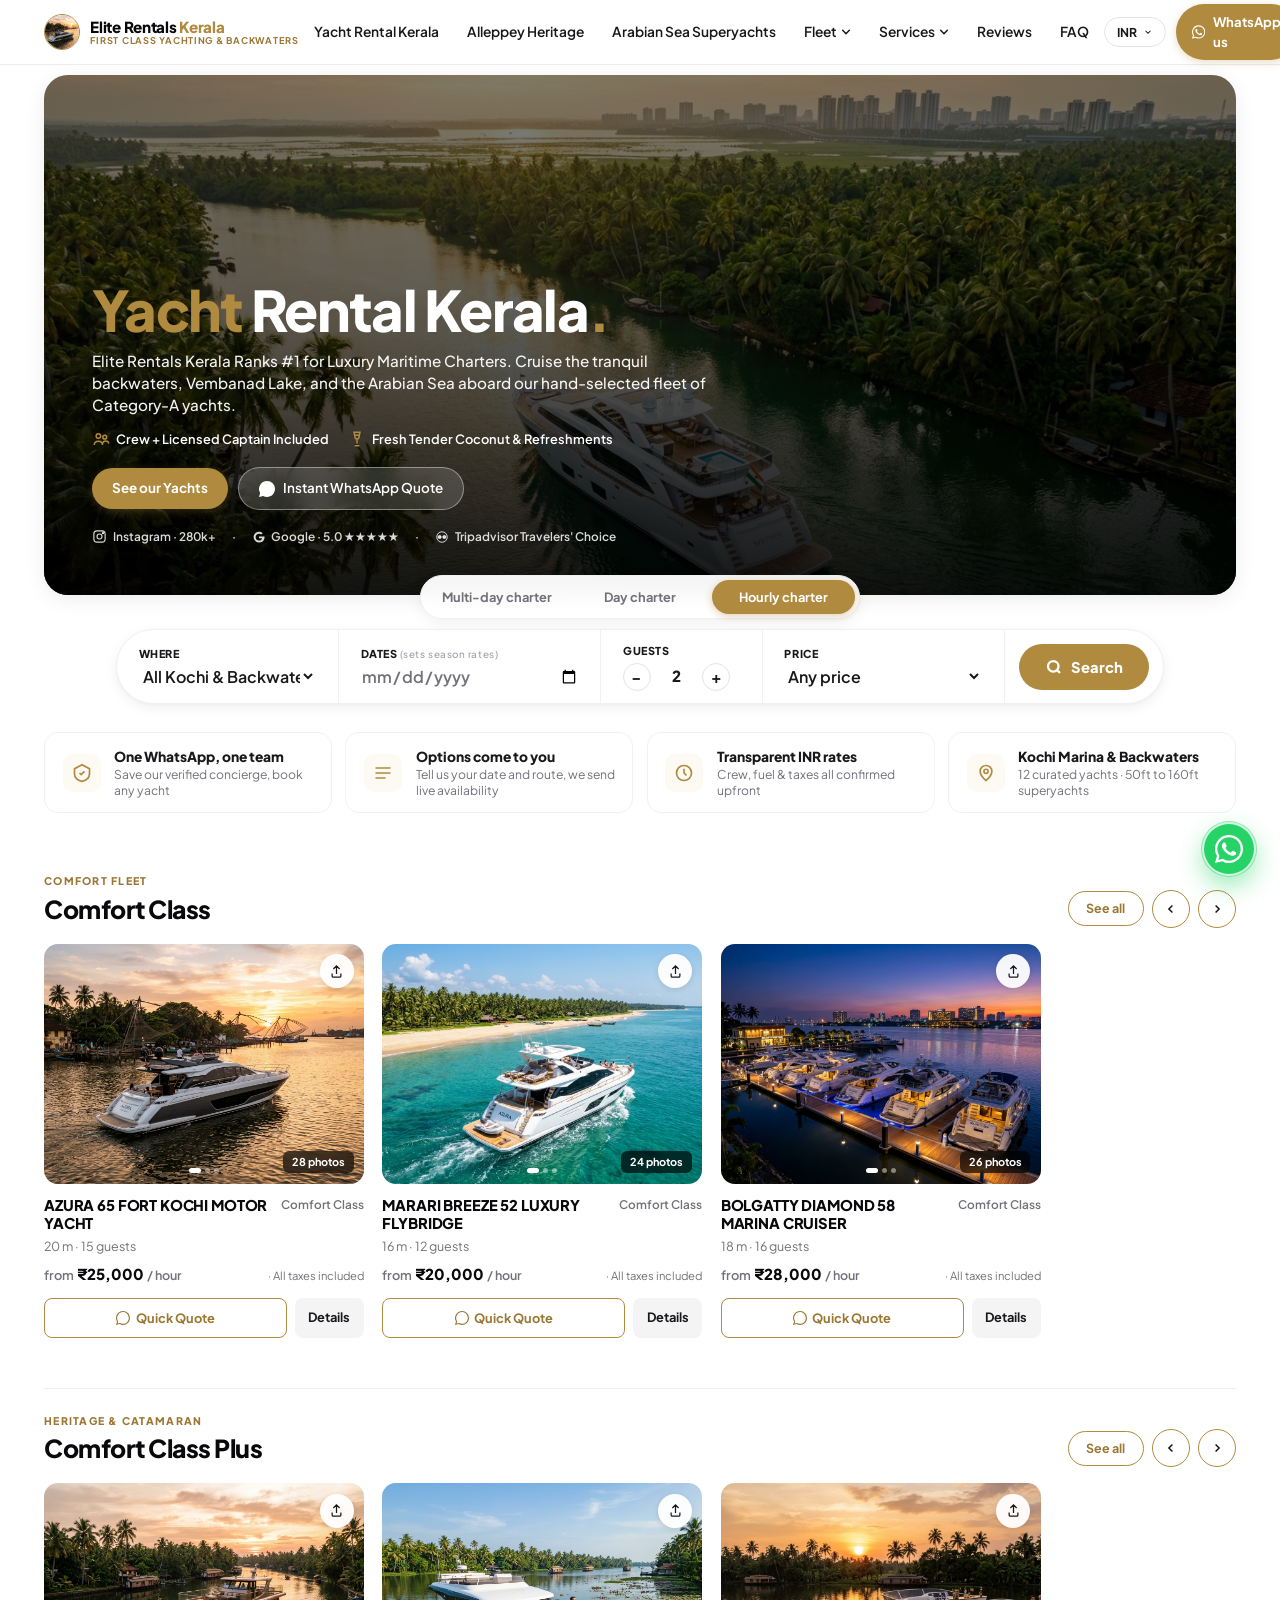
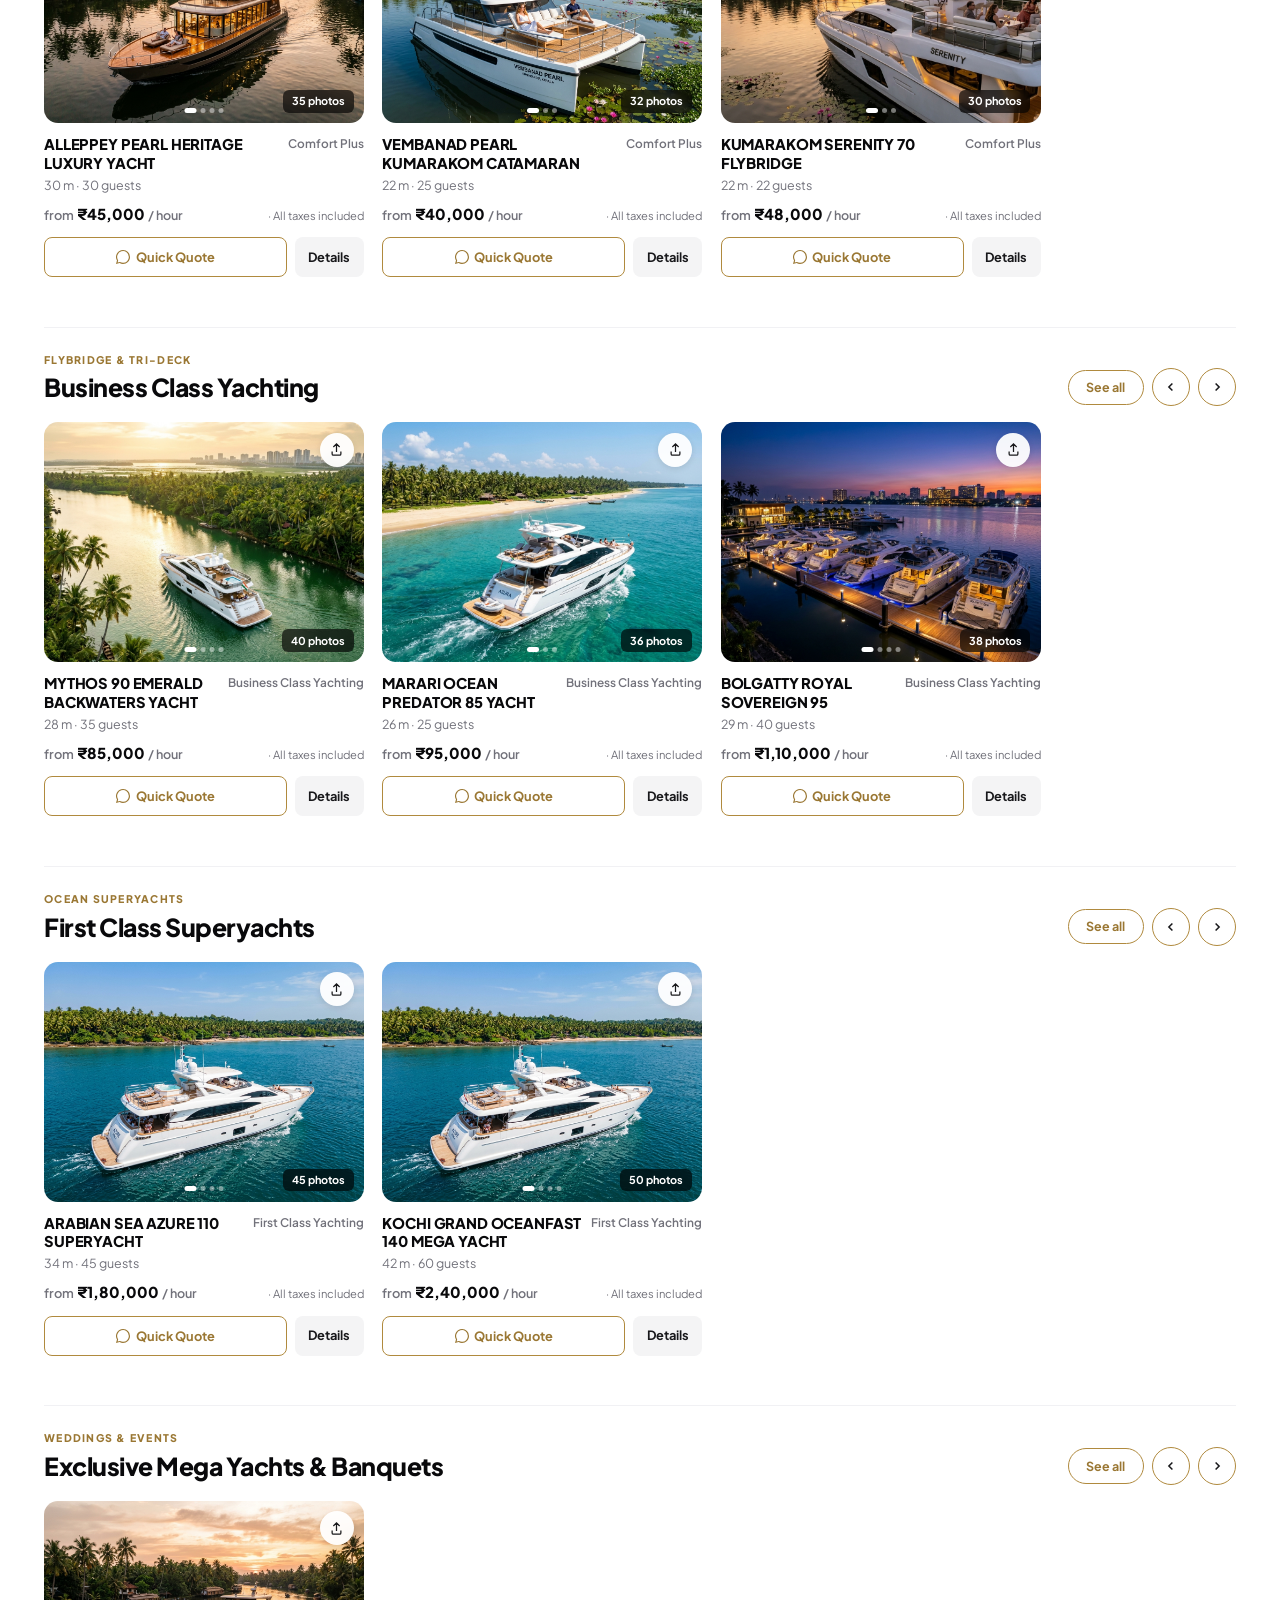
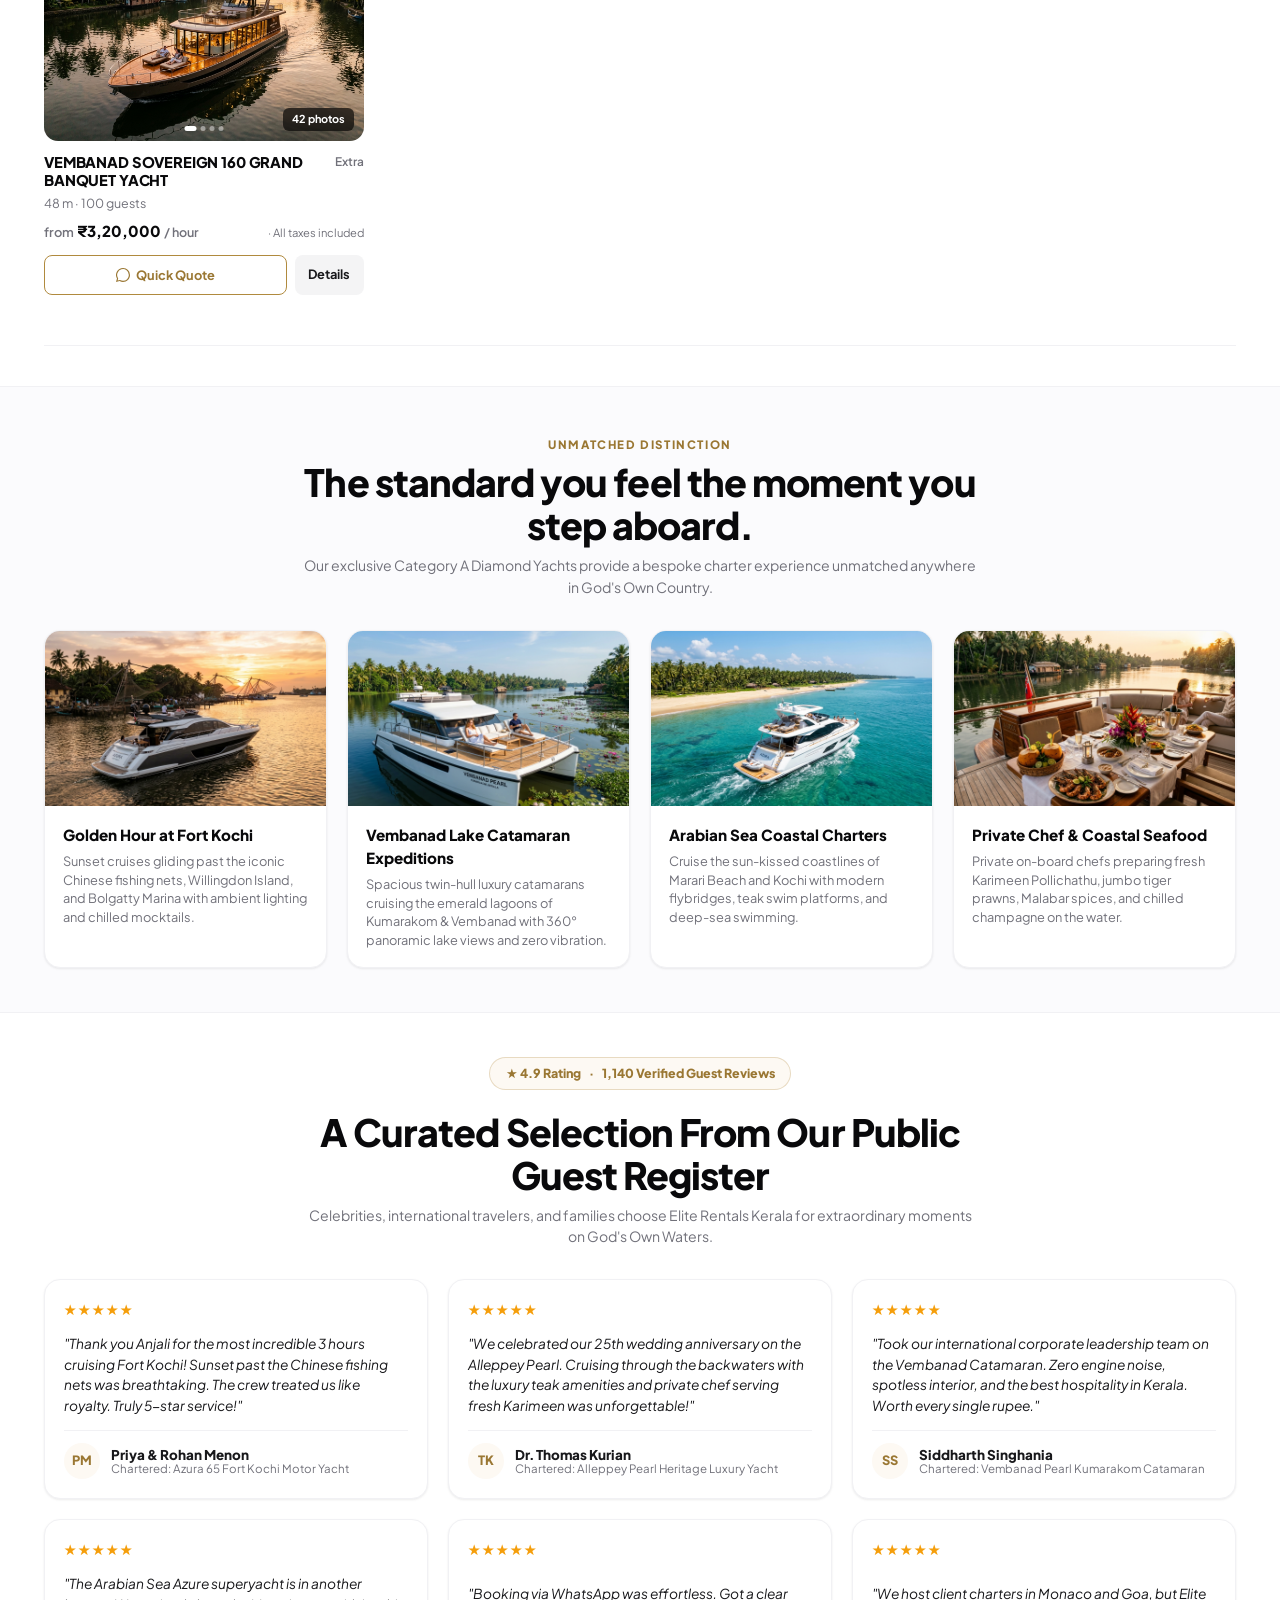
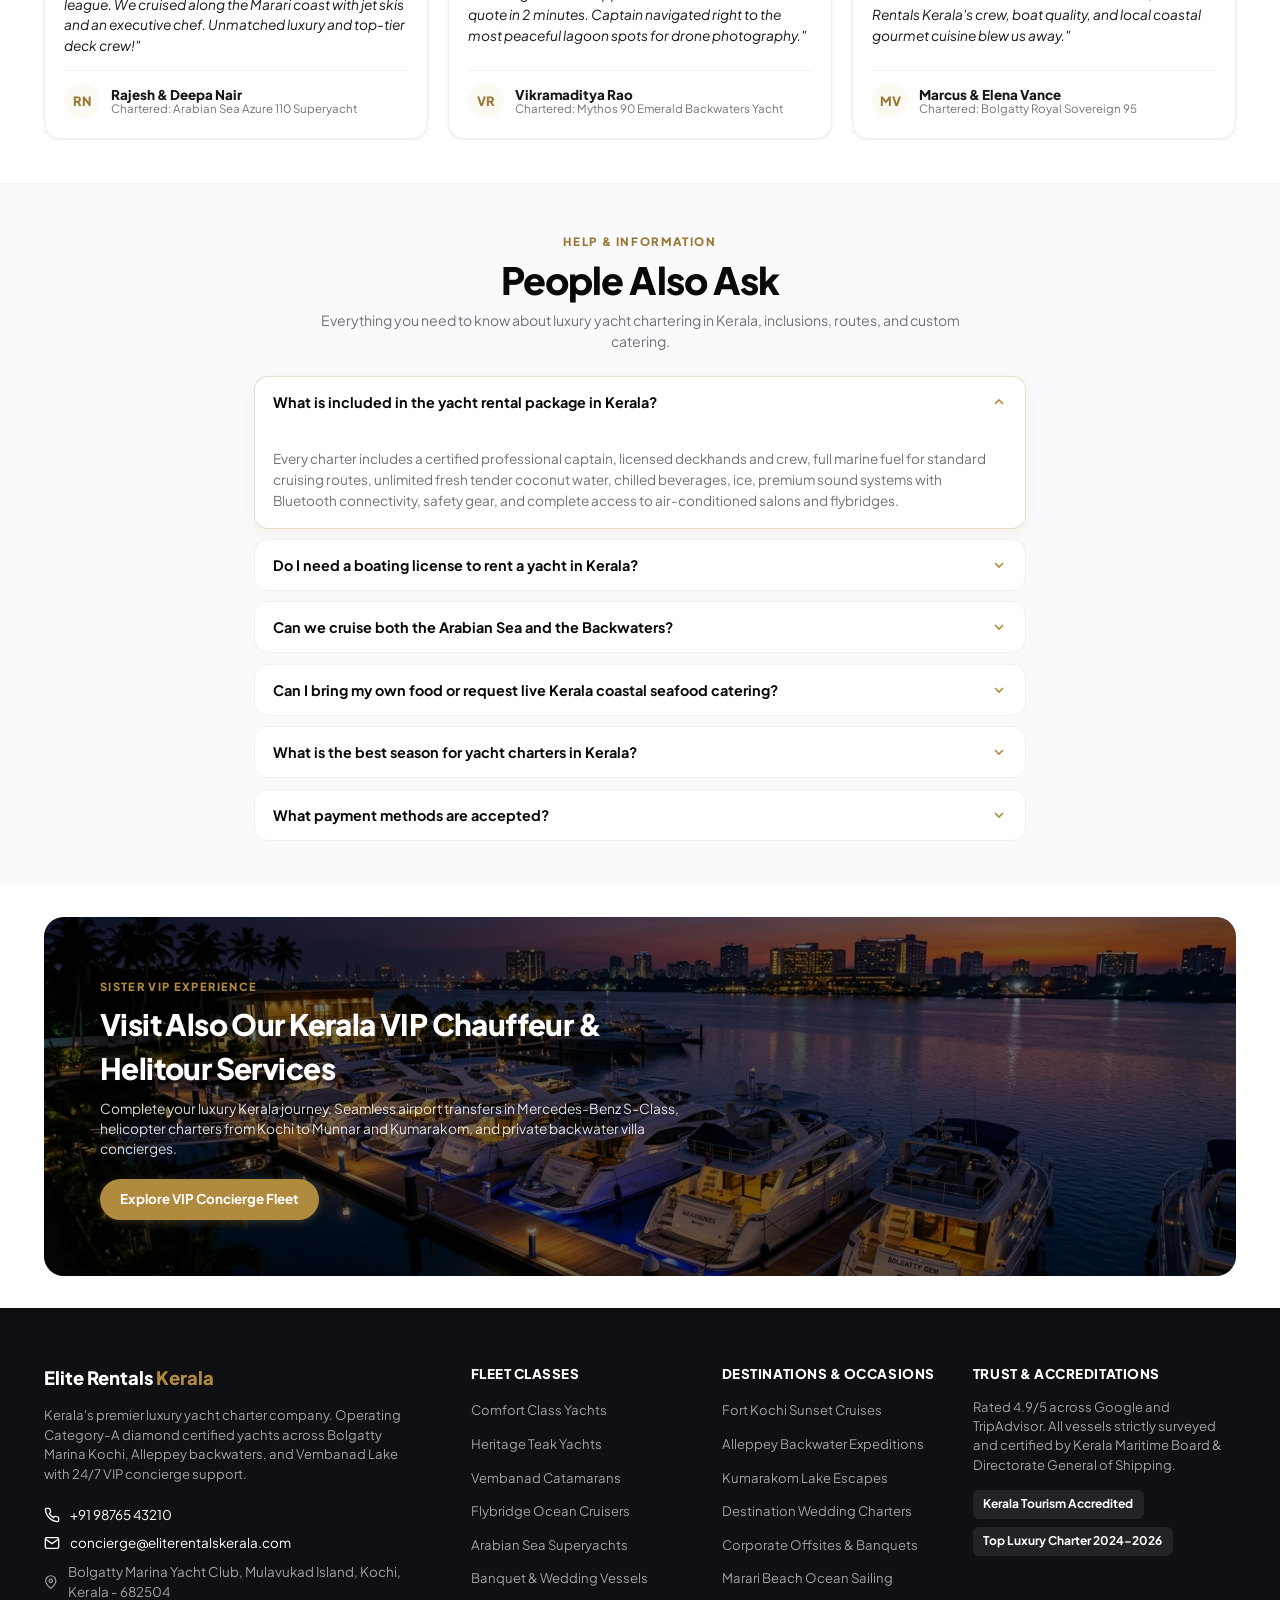
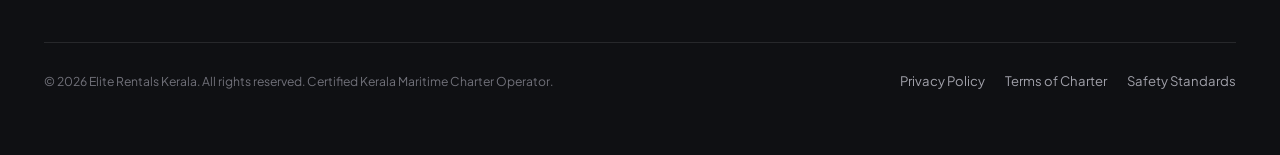
==== commit 223caaad: "first commit" ====
--- a/index.html
+++ b/index.html
@@ -4,31 +4,30 @@
 <head>
   <meta charset="UTF-8" />
   <meta name="viewport" content="width=device-width, initial-scale=1.0, viewport-fit=cover" />
-  <title>Yacht Rental Dubai | Private Luxury Charter Fleet | Elite Rentals Dubai</title>
+  <title>Yacht Rental Kerala | Private Luxury Charter Fleet | Elite Rentals Kerala</title>
   <meta name="description"
-    content="Charter a private yacht in Dubai from a curated fleet of 90+ Category-A yachts. Captain, crew, fuel and beverages included. Fixed AED quote on WhatsApp in minutes." />
+    content="Charter a private yacht in Kerala from a curated fleet of Category-A luxury vessels. Cruising Kochi Marina, Bolgatty, Alleppey backwaters, and Vembanad Lake. Fixed INR quote on WhatsApp in minutes." />
   <meta name="keywords"
-    content="yacht rental dubai, yacht charter dubai, luxury yacht dubai, dubai marina yacht rental, private yacht dubai, yacht party dubai, yacht booking dubai" />
-  <meta name="author" content="Elite Rentals Dubai" />
+    content="yacht rental kerala, yacht charter kochi, luxury yacht kerala, alleppey yacht rental, kumarakom yacht charter, bolgatty marina yacht, vembanad lake private boat, private yacht kerala" />
+  <meta name="author" content="Elite Rentals Kerala" />
   <meta name="robots" content="index, follow" />
   <meta name="theme-color" content="#b08a3e" />
 
   <!-- Open Graph / Social Meta -->
   <meta property="og:type" content="website" />
-  <meta property="og:title" content="Yacht Rental Dubai | Private Luxury Charter Fleet | Elite Rentals Dubai" />
+  <meta property="og:title" content="Yacht Rental Kerala | Private Luxury Charter Fleet | Elite Rentals Kerala" />
   <meta property="og:description"
-    content="Charter a private yacht in Dubai from a curated fleet of 90+ Category-A yachts. Captain, crew, fuel and beverages included. Fixed AED quote on WhatsApp in minutes." />
-  <meta property="og:image" content="https://media.dubaiyachtbooking.com/images/site/home-hero-v3.webp" />
-  <meta property="og:site_name" content="Elite Rentals Dubai" />
+    content="Charter a private luxury yacht in Kerala from our hand-selected fleet across Kochi Marina, Alleppey backwaters, and Vembanad Lake. Captain, crew, fresh coconuts and gourmet dining included." />
+  <meta property="og:image" content="./assets/hero-kerala-yacht.jpg" />
+  <meta property="og:site_name" content="Elite Rentals Kerala" />
 
   <!-- Preconnect & Preload -->
   <link rel="preconnect" href="https://fonts.googleapis.com" />
   <link rel="preconnect" href="https://fonts.gstatic.com" crossorigin />
-  <link rel="preconnect" href="https://media.dubaiyachtbooking.com" />
-  <link rel="preload" href="https://media.dubaiyachtbooking.com/images/site/home-hero-v3.webp" as="image" />
+  <link rel="preload" href="./assets/hero-kerala-yacht.jpg" as="image" />
 
   <!-- Favicon -->
-  <link rel="icon" type="image/png" href="https://media.dubaiyachtbooking.com/images/site/home-hero-v3-mobile.webp" />
+  <link rel="icon" type="image/jpeg" href="./assets/kochi-yacht-sunset.jpg" />
 
   <!-- Stylesheet -->
   <link rel="stylesheet" href="styles.css" />
@@ -38,20 +37,22 @@
   {
     "@context": "https://schema.org",
     "@type": "LocalBusiness",
-    "name": "Elite Rentals Dubai",
-    "image": "https://media.dubaiyachtbooking.com/images/site/home-hero-v3.webp",
-    "telephone": "+971-50-425-8131",
-    "priceRange": "$$$$",
+    "name": "Elite Rentals Kerala",
+    "image": "./assets/hero-kerala-yacht.jpg",
+    "telephone": "+91-98765-43210",
+    "priceRange": "₹₹₹₹",
     "address": {
       "@type": "PostalAddress",
-      "streetAddress": "Dubai Marina Yacht Club",
-      "addressLocality": "Dubai",
-      "addressCountry": "AE"
+      "streetAddress": "Bolgatty Marina Yacht Club, Mulavukad Island",
+      "addressLocality": "Kochi",
+      "addressRegion": "Kerala",
+      "postalCode": "682504",
+      "addressCountry": "IN"
     },
     "aggregateRating": {
       "@type": "AggregateRating",
       "ratingValue": "4.9",
-      "reviewCount": "1378"
+      "reviewCount": "1140"
     }
   }
   </script>
@@ -65,20 +66,19 @@
   <header class="header-wrapper" id="site-header">
     <div class="container header-inner">
       <!-- Brand Logo -->
-      <a href="#" class="brand-link" aria-label="Elite Rentals Dubai Homepage">
-        <img src="https://media.dubaiyachtbooking.com/cdn-cgi/image/width=256,format=auto,quality=75/images/yachts/brand-new-1-of-63-lamborghini-yacht/01-elite-lamborghini-63-20m-cover-yacht-at-speed.webp"
-          alt="Elite Rentals Dubai Emblem" class="brand-emblem" />
+      <a href="#" class="brand-link" aria-label="Elite Rentals Kerala Homepage">
+        <img src="./assets/kochi-yacht-sunset.jpg" alt="Elite Rentals Kerala Emblem" class="brand-emblem" />
         <div class="brand-text-col">
-          <span class="brand-title">Elite Rentals <span class="text-gold">Dubai</span></span>
-          <span class="brand-sub">First Class Yachting</span>
+          <span class="brand-title">Elite Rentals <span class="text-gold">Kerala</span></span>
+          <span class="brand-sub">First Class Yachting & Backwaters</span>
         </div>
       </a>
 
       <!-- Desktop Nav -->
       <nav class="desktop-nav" aria-label="Main Navigation">
-        <a href="#fleet-section" class="nav-item-link">Yacht Rental Dubai</a>
-        <a href="#track-business" class="nav-item-link">Lamborghini Yacht</a>
-        <a href="#track-first-class" class="nav-item-link">Abu Dhabi F1 Yacht</a>
+        <a href="#fleet-section" class="nav-item-link">Yacht Rental Kerala</a>
+        <a href="#track-comfort-plus" class="nav-item-link">Alleppey Heritage</a>
+        <a href="#track-first-class" class="nav-item-link">Arabian Sea Superyachts</a>
 
         <!-- Fleet Dropdown -->
         <div class="nav-dropdown-wrap">
@@ -89,10 +89,10 @@
             </svg>
           </button>
           <div class="nav-dropdown-menu">
-            <a href="#comfort-class-sec" class="nav-dropdown-link">Comfort Class <span>15m–22m</span></a>
+            <a href="#comfort-class-sec" class="nav-dropdown-link">Comfort Class <span>16m–20m</span></a>
             <a href="#comfort-plus-sec" class="nav-dropdown-link">Comfort Plus <span>22m–30m</span></a>
-            <a href="#business-class-sec" class="nav-dropdown-link">Business Class <span>20m–37m</span></a>
-            <a href="#first-class-sec" class="nav-dropdown-link">First Class Superyachts <span>35m–50m</span></a>
+            <a href="#business-class-sec" class="nav-dropdown-link">Business Class <span>26m–29m</span></a>
+            <a href="#first-class-sec" class="nav-dropdown-link">First Class Superyachts <span>34m–42m</span></a>
             <a href="#exclusive-sec" class="nav-dropdown-link">Exclusive & Events <span>Up to 100 Guests</span></a>
           </div>
         </div>
@@ -106,10 +106,10 @@
             </svg>
           </button>
           <div class="nav-dropdown-menu">
-            <a href="#experience-section" class="nav-dropdown-link">Private Chef Catering</a>
-            <a href="#experience-section" class="nav-dropdown-link">Water Toys & Jet Ski</a>
-            <a href="#experience-section" class="nav-dropdown-link">VIP Chauffeur Transfer</a>
-            <a href="#experience-section" class="nav-dropdown-link">Formula 1 Hospitality</a>
+            <a href="#experience-section" class="nav-dropdown-link">Private Chef & Seafood Catering</a>
+            <a href="#experience-section" class="nav-dropdown-link">Backwater Speedboat & Kayaks</a>
+            <a href="#experience-section" class="nav-dropdown-link">VIP Chauffeur & Heli Transfers</a>
+            <a href="#experience-section" class="nav-dropdown-link">Kumarakom Sunset Expeditions</a>
           </div>
         </div>
 
@@ -122,21 +122,22 @@
         <!-- Currency Dropdown -->
         <div class="currency-picker-wrap">
           <button type="button" class="currency-btn" id="currency-btn" aria-label="Select Currency">
-            <span id="current-currency-display">AED</span>
+            <span id="current-currency-display">INR</span>
             <svg width="10" height="10" viewBox="0 0 24 24" fill="none" stroke="currentColor" stroke-width="2.5">
               <polyline points="6 9 12 15 18 9"></polyline>
             </svg>
           </button>
           <div class="currency-menu" id="currency-menu">
-            <button type="button" class="currency-option active" data-curr="AED">AED (Dirhams)</button>
-            <button type="button" class="currency-option" data-curr="USD">USD (US Dollar)</button>
-            <button type="button" class="currency-option" data-curr="EUR">EUR (Euro)</button>
-            <button type="button" class="currency-option" data-curr="GBP">GBP (British Pound)</button>
+            <button type="button" class="currency-option active" data-curr="INR">INR (₹ Rupee)</button>
+            <button type="button" class="currency-option" data-curr="USD">USD ($ Dollar)</button>
+            <button type="button" class="currency-option" data-curr="AED">AED (Dirham)</button>
+            <button type="button" class="currency-option" data-curr="EUR">EUR (€ Euro)</button>
+            <button type="button" class="currency-option" data-curr="GBP">GBP (£ Pound)</button>
           </div>
         </div>
 
         <!-- WhatsApp Button -->
-        <a href="https://wa.me/971504258131" target="_blank" rel="noopener noreferrer" class="whatsapp-header-btn"
+        <a href="https://wa.me/919876543210" target="_blank" rel="noopener noreferrer" class="whatsapp-header-btn"
           aria-label="Contact us on WhatsApp">
           <svg viewBox="0 0 24 24" width="16" height="16" fill="currentColor">
             <path
@@ -159,8 +160,17 @@
   <div class="mobile-drawer" id="mobile-drawer">
     <div class="mobile-drawer-content">
       <div class="mobile-drawer-header">
-        <span class="brand-title">Elite Rentals <span class="text-gold">Dubai</span></span>
+        <span class="brand-title">Elite Rentals <span class="text-gold">Kerala</span></span>
         <button type="button" class="mobile-drawer-close" id="mobile-drawer-close" aria-label="Close Menu">&times;</button>
+      </div>
+
+      <!-- Currency Switcher in Drawer -->
+      <div class="mobile-currency-row">
+        <button type="button" class="mobile-curr-pill active" data-curr="INR">INR</button>
+        <button type="button" class="mobile-curr-pill" data-curr="USD">USD</button>
+        <button type="button" class="mobile-curr-pill" data-curr="AED">AED</button>
+        <button type="button" class="mobile-curr-pill" data-curr="EUR">EUR</button>
+        <button type="button" class="mobile-curr-pill" data-curr="GBP">GBP</button>
       </div>
 
       <div class="mobile-nav-list">
@@ -175,7 +185,7 @@
       </div>
 
       <div style="margin-top:auto; padding-top:1.5rem;">
-        <a href="https://wa.me/971504258131" target="_blank" rel="noopener noreferrer" class="btn-modal-whatsapp"
+        <a href="https://wa.me/919876543210" target="_blank" rel="noopener noreferrer" class="btn-modal-whatsapp"
           style="text-align:center; display:flex;">
           <svg viewBox="0 0 24 24" width="18" height="18" fill="currentColor">
             <path
@@ -194,21 +204,23 @@
     <section class="hero-section">
       <div class="container">
         <div class="hero-banner-card">
-          <!-- Background Image -->
-          <img src="https://media.dubaiyachtbooking.com/images/site/home-hero-v3.webp"
-            alt="Luxury Yacht in Dubai Marina" class="hero-img-bg" fetchpriority="high" decoding="async" />
+          <!-- Background Image (Responsive Picture for Mobile & Desktop) -->
+          <picture>
+            <source media="(max-width: 640px)" srcset="./assets/hero-kerala-yacht.jpg" type="image/jpeg" />
+            <img src="./assets/hero-kerala-yacht.jpg"
+              alt="Luxury Yacht in Kerala Backwaters" class="hero-img-bg" fetchpriority="high" decoding="async" />
+          </picture>
           <div class="hero-overlay-dark" aria-hidden="true"></div>
           <div class="hero-overlay-gradient" aria-hidden="true"></div>
 
           <!-- Hero Content -->
           <div class="hero-content">
             <h1 class="hero-title">
-              <span class="text-gold">Yacht</span> Rental Dubai<span class="text-gold">.</span>
+              <span class="text-gold">Yacht</span> Rental Kerala<span class="text-gold">.</span>
             </h1>
 
             <p class="hero-subtitle">
-              Elite Rentals Dubai Ranks #1 in the UAE for 4 Consecutive Years. Charter a private luxury yacht from our
-              hand-selected fleet of 90+ Category-A vessels.
+              Elite Rentals Kerala Ranks #1 for Luxury Maritime Charters. Cruise the tranquil backwaters, Vembanad Lake, and the Arabian Sea aboard our hand-selected fleet of Category-A yachts.
             </p>
 
             <ul class="hero-features-list">
@@ -221,7 +233,7 @@
                     <path d="M14 18c.5-2 2.5-3.5 4.5-3.5S22 16 22.5 18"></path>
                   </svg>
                 </span>
-                Crew + Captain Included
+                Crew + Licensed Captain Included
               </li>
               <li class="hero-feat-item">
                 <span class="hero-feat-icon">
@@ -232,7 +244,7 @@
                     <path d="M9 21h6"></path>
                   </svg>
                 </span>
-                Unlimited Soft Drinks & Ice
+                Fresh Tender Coconut & Refreshments
               </li>
             </ul>
 
@@ -240,26 +252,24 @@
               <a href="#fleet-section" class="btn-gold">
                 See our Yachts
               </a>
-              <a href="https://wa.me/971504258131?text=Hi%20Elite%20Rentals%2C%20I%27d%20like%20to%20pay%20with%20crypto"
+              <a href="https://wa.me/919876543210?text=Hi%20Elite%20Rentals%20Kerala%2C%20I%27d%20like%20to%20inquire%20about%20a%20luxury%20charter"
                 target="_blank" rel="noopener noreferrer" class="btn-outline-white">
                 <svg viewBox="0 0 24 24" width="16" height="16" fill="currentColor">
-                  <circle cx="12" cy="12" r="10" fill="none" stroke="currentColor" stroke-width="1.5"></circle>
-                  <path d="M10 7v10M14 7v10M8 9h6a2.5 2.5 0 0 1 0 5H8M8 14h6.5a2.5 2.5 0 0 1 0 5H8" fill="none"
-                    stroke="currentColor" stroke-width="1.5" stroke-linecap="round"></path>
+                  <path d="M20.52 3.48A11.87 11.87 0 0 0 12 0a11.94 11.94 0 0 0-10.3 17.94L0 24l6.24-1.63A11.93 11.93 0 0 0 12 23.94c6.63 0 12-5.37 12-12a11.87 11.87 0 0 0-3.48-8.46z"/>
                 </svg>
-                Crypto payments accepted
+                Instant WhatsApp Quote
               </a>
             </div>
 
             <!-- Trust Meta Links -->
             <div class="hero-trust-badges">
-              <a href="https://instagram.com/eliterentalsdubai" target="_blank" rel="noopener noreferrer" class="hero-trust-link">
+              <a href="https://instagram.com/" target="_blank" rel="noopener noreferrer" class="hero-trust-link">
                 <svg width="15" height="15" viewBox="0 0 24 24" fill="none" stroke="currentColor" stroke-width="1.8">
                   <rect x="3" y="3" width="18" height="18" rx="5"></rect>
                   <circle cx="12" cy="12" r="4"></circle>
                   <circle cx="17.5" cy="6.5" r="1" fill="currentColor"></circle>
                 </svg>
-                Instagram · 450k+
+                Instagram · 280k+
               </a>
               <span>·</span>
               <a href="https://www.google.com/maps" target="_blank" rel="noopener noreferrer" class="hero-trust-link">
@@ -290,7 +300,7 @@
     <div class="search-bar-wrapper">
       <!-- Charter Type Pills -->
       <div class="charter-type-switch" role="group" aria-label="Charter duration mode">
-        <button type="button" class="charter-type-btn">Weekly charter</button>
+        <button type="button" class="charter-type-btn">Multi-day charter</button>
         <button type="button" class="charter-type-btn">Day charter</button>
         <button type="button" class="charter-type-btn active">Hourly charter</button>
       </div>
@@ -301,11 +311,11 @@
         <label class="search-cell">
           <span class="search-cell-label">Where</span>
           <select class="search-select-field" id="search-dest">
-            <option value="dubai-marina" selected>All Dubai Marina</option>
-            <option value="palm-jumeirah">Palm Jumeirah & Atlantis</option>
-            <option value="burj-al-arab">Burj Al Arab Lagoon</option>
-            <option value="dubai-canal">Dubai Water Canal</option>
-            <option value="world-islands">The World Islands</option>
+            <option value="kochi-marina" selected>All Kochi & Backwaters</option>
+            <option value="fort-kochi">Kochi Harbour & Fort Kochi</option>
+            <option value="alleppey">Alleppey Backwaters (Alappuzha)</option>
+            <option value="vembanad">Kumarakom & Vembanad Lake</option>
+            <option value="marari">Marari Coastal Waters</option>
           </select>
         </label>
 
@@ -330,11 +340,11 @@
           <span class="search-cell-label">Price</span>
           <select class="search-select-field" id="search-price-filter">
             <option value="0" selected>Any price</option>
-            <option value="1">Under AED 1,000 / hr</option>
-            <option value="2">AED 1,000 to AED 2,500 / hr</option>
-            <option value="3">AED 2,500 to AED 5,000 / hr</option>
-            <option value="4">AED 5,000 to AED 10,000 / hr</option>
-            <option value="5">AED 10,000+ / hr (Superyachts)</option>
+            <option value="1">Under ₹25,000 / hr</option>
+            <option value="2">₹25,000 to ₹50,000 / hr</option>
+            <option value="3">₹50,000 to ₹1,00,000 / hr</option>
+            <option value="4">₹1,00,000 to ₹2,00,000 / hr</option>
+            <option value="5">₹2,00,000+ / hr (Superyachts)</option>
           </select>
         </label>
 
@@ -366,7 +376,7 @@
             </div>
             <div class="trust-text-col">
               <span class="trust-card-title">One WhatsApp, one team</span>
-              <span class="trust-card-sub">Save the number, use it for every yacht</span>
+              <span class="trust-card-sub">Save our verified concierge, book any yacht</span>
             </div>
           </div>
 
@@ -378,7 +388,7 @@
             </div>
             <div class="trust-text-col">
               <span class="trust-card-title">Options come to you</span>
-              <span class="trust-card-sub">Say where and when, we send what is free</span>
+              <span class="trust-card-sub">Tell us your date and route, we send live availability</span>
             </div>
           </div>
 
@@ -390,8 +400,8 @@
               </svg>
             </div>
             <div class="trust-text-col">
-              <span class="trust-card-title">No surprise costs</span>
-              <span class="trust-card-sub">Rate and extras shown before you book</span>
+              <span class="trust-card-title">Transparent INR rates</span>
+              <span class="trust-card-sub">Crew, fuel & taxes all confirmed upfront</span>
             </div>
           </div>
 
@@ -403,8 +413,8 @@
               </svg>
             </div>
             <div class="trust-text-col">
-              <span class="trust-card-title">Dubai Marina, every yacht</span>
-              <span class="trust-card-sub">60+ yachts · 40ft to 165ft superyachts</span>
+              <span class="trust-card-title">Kochi Marina & Backwaters</span>
+              <span class="trust-card-sub">12 curated yachts · 50ft to 160ft superyachts</span>
             </div>
           </div>
         </div>
@@ -421,7 +431,7 @@
         <div class="category-block" id="comfort-class-sec">
           <div class="category-header">
             <div>
-              <span class="category-badge-count">19 YACHTS</span>
+              <span class="category-badge-count">COMFORT FLEET</span>
               <h2 class="category-title">Comfort Class</h2>
             </div>
             <div class="category-header-controls">
@@ -443,7 +453,7 @@
         <div class="category-block" id="comfort-plus-sec">
           <div class="category-header">
             <div>
-              <span class="category-badge-count">18 YACHTS</span>
+              <span class="category-badge-count">HERITAGE & CATAMARAN</span>
               <h2 class="category-title">Comfort Class Plus</h2>
             </div>
             <div class="category-header-controls">
@@ -465,7 +475,7 @@
         <div class="category-block" id="business-class-sec">
           <div class="category-header">
             <div>
-              <span class="category-badge-count">24 YACHTS</span>
+              <span class="category-badge-count">FLYBRIDGE & TRI-DECK</span>
               <h2 class="category-title">Business Class Yachting</h2>
             </div>
             <div class="category-header-controls">
@@ -487,7 +497,7 @@
         <div class="category-block" id="first-class-sec">
           <div class="category-header">
             <div>
-              <span class="category-badge-count">16 SUPERYACHTS</span>
+              <span class="category-badge-count">OCEAN SUPERYACHTS</span>
               <h2 class="category-title">First Class Superyachts</h2>
             </div>
             <div class="category-header-controls">
@@ -509,8 +519,8 @@
         <div class="category-block" id="exclusive-sec">
           <div class="category-header">
             <div>
-              <span class="category-badge-count">EXCLUSIVE FLEET</span>
-              <h2 class="category-title">Exclusive Mega Yachts & Events</h2>
+              <span class="category-badge-count">WEDDINGS & EVENTS</span>
+              <h2 class="category-title">Exclusive Mega Yachts & Banquets</h2>
             </div>
             <div class="category-header-controls">
               <a href="#exclusive-sec" class="btn-pill-filter">See all</a>
@@ -539,7 +549,7 @@
           <span class="section-subtitle-tag">Unmatched Distinction</span>
           <h2 class="section-main-title">The standard you feel the moment you step aboard.</h2>
           <p class="section-lead-text">
-            Our exclusive Category A Diamond Yachts provide a bespoke charter standard unmatched by any other operator in the UAE.
+            Our exclusive Category A Diamond Yachts provide a bespoke charter experience unmatched anywhere in God's Own Country.
           </p>
         </div>
 
@@ -547,48 +557,48 @@
           <!-- Card 1 -->
           <div class="exp-card">
             <div class="exp-img-wrap">
-              <img src="https://media.dubaiyachtbooking.com/cdn-cgi/image/width=1080,format=auto,quality=75/images/site/sunset.webp"
-                alt="Golden Hour at Sea Dubai" class="exp-img" loading="lazy" />
+              <img src="./assets/kochi-yacht-sunset.jpg"
+                alt="Golden Hour at Fort Kochi" class="exp-img" loading="lazy" />
             </div>
             <div class="exp-card-body">
-              <h3 class="exp-card-title">Golden Hour at Sea</h3>
-              <p class="exp-card-desc">Sunset cruises gliding past Ain Dubai, Atlantis The Palm, and Burj Al Arab with ambient lighting and champagne.</p>
+              <h3 class="exp-card-title">Golden Hour at Fort Kochi</h3>
+              <p class="exp-card-desc">Sunset cruises gliding past the iconic Chinese fishing nets, Willingdon Island, and Bolgatty Marina with ambient lighting and chilled mocktails.</p>
             </div>
           </div>
 
           <!-- Card 2 -->
           <div class="exp-card">
             <div class="exp-img-wrap">
-              <img src="https://media.dubaiyachtbooking.com/cdn-cgi/image/width=1080,format=auto,quality=75/images/yachts/brand-new-1-of-63-lamborghini-yacht/01-elite-lamborghini-63-20m-cover-yacht-at-speed.webp"
-                alt="Lamborghini Tecnomar 63" class="exp-img" loading="lazy" />
+              <img src="./assets/vembanad-catamaran.jpg"
+                alt="Vembanad Lake Catamaran Expeditions" class="exp-img" loading="lazy" />
             </div>
             <div class="exp-card-body">
-              <h3 class="exp-card-title">World's Rarest Yachts</h3>
-              <p class="exp-card-desc">Experience the only 1-of-63 Lamborghini Tecnomar 63 yacht in the Middle East, reaching speeds of 60 knots.</p>
+              <h3 class="exp-card-title">Vembanad Lake Catamaran Expeditions</h3>
+              <p class="exp-card-desc">Spacious twin-hull luxury catamarans cruising the emerald lagoons of Kumarakom & Vembanad with 360° panoramic lake views and zero vibration.</p>
             </div>
           </div>
 
           <!-- Card 3 -->
           <div class="exp-card">
             <div class="exp-img-wrap">
-              <img src="https://media.dubaiyachtbooking.com/cdn-cgi/image/width=1080,format=auto,quality=75/images/yachts/elite-ocean-fast-x-165-mega-pool-yacht/01-elite-oceanfast-x165-50m-cover-yacht-at-night.webp"
-                alt="Superyacht with Swimming Pool" class="exp-img" loading="lazy" />
+              <img src="./assets/marari-coastal-yacht.jpg"
+                alt="Arabian Sea Coastal Charters" class="exp-img" loading="lazy" />
             </div>
             <div class="exp-card-body">
-              <h3 class="exp-card-title">On-Board Swimming Pools</h3>
-              <p class="exp-card-desc">Triple deck superyachts equipped with heated freshwater jacuzzis, swimming pools, and vast sun loungers.</p>
+              <h3 class="exp-card-title">Arabian Sea Coastal Charters</h3>
+              <p class="exp-card-desc">Cruise the sun-kissed coastlines of Marari Beach and Kochi with modern flybridges, teak swim platforms, and deep-sea swimming.</p>
             </div>
           </div>
 
           <!-- Card 4 -->
           <div class="exp-card">
             <div class="exp-img-wrap">
-              <img src="https://media.dubaiyachtbooking.com/cdn-cgi/image/width=1080,format=auto,quality=75/images/yachts/elite-benetti-triple-deck-120-super-yacht/01-elite-triple-deck-x1-120-37m-cover-yacht-and-skyline.webp"
-                alt="5-Star Gourmet Catering" class="exp-img" loading="lazy" />
+              <img src="./assets/kerala-yacht-dining.jpg"
+                alt="Private Chef & Coastal Seafood" class="exp-img" loading="lazy" />
             </div>
             <div class="exp-card-body">
-              <h3 class="exp-card-title">Private Chef & Silver Service</h3>
-              <p class="exp-card-desc">Michelin-trained private chefs grilling fresh seafood, Wagyu sliders, and crafting tailored banquet dining on water.</p>
+              <h3 class="exp-card-title">Private Chef & Coastal Seafood</h3>
+              <p class="exp-card-desc">Private on-board chefs preparing fresh Karimeen Pollichathu, jumbo tiger prawns, Malabar spices, and chilled champagne on the water.</p>
             </div>
           </div>
         </div>
@@ -604,83 +614,83 @@
           <div class="reviews-stat-badge">
             <span>★ 4.9 Rating</span>
             <span>·</span>
-            <span>1,378 Verified Guest Reviews</span>
+            <span>1,140 Verified Guest Reviews</span>
           </div>
           <h2 class="section-main-title">A Curated Selection From Our Public Guest Register</h2>
           <p class="section-lead-text">
-            Celebrities, international royalty, and families choose Elite Rentals for unforgettable moments on Dubai waters.
+            Celebrities, international travelers, and families choose Elite Rentals Kerala for extraordinary moments on God's Own Waters.
           </p>
         </div>
 
         <div class="reviews-grid">
           <div class="review-card">
             <div class="review-stars">★★★★★</div>
-            <p class="review-quote">"Thank you Sara for the most beautiful 3 hours on board one of your luxury yachts! A friend recommended Elite Rentals and it far exceeded our expectations. Truly 5-star service!"</p>
+            <p class="review-quote">"Thank you Anjali for the most incredible 3 hours cruising Fort Kochi! Sunset past the Chinese fishing nets was breathtaking. The crew treated us like royalty. Truly 5-star service!"</p>
             <div class="review-author-row">
-              <div class="author-avatar">MS</div>
+              <div class="author-avatar">PM</div>
               <div class="author-meta">
-                <span class="author-name">Michael & Sophie</span>
-                <span class="author-yacht">Chartered: Elite Diamond Milano A-62</span>
+                <span class="author-name">Priya & Rohan Menon</span>
+                <span class="author-yacht">Chartered: Azura 65 Fort Kochi Motor Yacht</span>
               </div>
             </div>
           </div>
 
           <div class="review-card">
             <div class="review-stars">★★★★★</div>
-            <p class="review-quote">"From stepping foot on the boat, Captain Alex and his crew settled us in with welcome drinks and fresh towels. The sunset over Burj Al Arab was magical. Worth every single dirham."</p>
+            <p class="review-quote">"We celebrated our 25th wedding anniversary on the Alleppey Pearl. Cruising through the backwaters with the luxury teak amenities and private chef serving fresh Karimeen was unforgettable!"</p>
             <div class="review-author-row">
-              <div class="author-avatar">DK</div>
+              <div class="author-avatar">TK</div>
               <div class="author-meta">
-                <span class="author-name">David K.</span>
-                <span class="author-yacht">Chartered: Elite Diamond Sydney 85</span>
+                <span class="author-name">Dr. Thomas Kurian</span>
+                <span class="author-yacht">Chartered: Alleppey Pearl Heritage Luxury Yacht</span>
               </div>
             </div>
           </div>
 
           <div class="review-card">
             <div class="review-stars">★★★★★</div>
-            <p class="review-quote">"We celebrated my 30th birthday on the Lamborghini 63 Yacht. Words cannot describe the adrenaline and luxury! The crew had music, chilled drinks, and captured stunning drone footage."</p>
+            <p class="review-quote">"Took our international corporate leadership team on the Vembanad Catamaran. Zero engine noise, spotless interior, and the best hospitality in Kerala. Worth every single rupee."</p>
             <div class="review-author-row">
-              <div class="author-avatar">AL</div>
+              <div class="author-avatar">SS</div>
               <div class="author-meta">
-                <span class="author-name">Alexander Laurent</span>
-                <span class="author-yacht">Chartered: Lamborghini 63 Yacht</span>
+                <span class="author-name">Siddharth Singhania</span>
+                <span class="author-yacht">Chartered: Vembanad Pearl Kumarakom Catamaran</span>
               </div>
             </div>
           </div>
 
           <div class="review-card">
             <div class="review-stars">★★★★★</div>
-            <p class="review-quote">"Chef Alex and the deck crew were incredible from start to finish. The yacht was spotless, brand new, and the entire team went above and beyond for our corporate gathering."</p>
+            <p class="review-quote">"The Arabian Sea Azure superyacht is in another league. We cruised along the Marari coast with jet skis and an executive chef. Unmatched luxury and top-tier deck crew!"</p>
             <div class="review-author-row">
-              <div class="author-avatar">EM</div>
+              <div class="author-avatar">RN</div>
               <div class="author-meta">
-                <span class="author-name">Elena M.</span>
-                <span class="author-yacht">Chartered: Elite Ocean Fast Mega Pool</span>
+                <span class="author-name">Rajesh & Deepa Nair</span>
+                <span class="author-yacht">Chartered: Arabian Sea Azure 110 Superyacht</span>
               </div>
             </div>
           </div>
 
           <div class="review-card">
             <div class="review-stars">★★★★★</div>
-            <p class="review-quote">"Booking via WhatsApp took literally 2 minutes. Fixed rate with zero surprise fees. Captain navigated right in front of Atlantis for the best photos."</p>
+            <p class="review-quote">"Booking via WhatsApp was effortless. Got a clear quote in 2 minutes. Captain navigated right to the most peaceful lagoon spots for drone photography."</p>
             <div class="review-author-row">
-              <div class="author-avatar">RA</div>
+              <div class="author-avatar">VR</div>
               <div class="author-meta">
-                <span class="author-name">Rashid Al-Nuaimi</span>
-                <span class="author-yacht">Chartered: Elite Rivera X-70</span>
+                <span class="author-name">Vikramaditya Rao</span>
+                <span class="author-yacht">Chartered: Mythos 90 Emerald Backwaters Yacht</span>
               </div>
             </div>
           </div>
 
           <div class="review-card">
             <div class="review-stars">★★★★★</div>
-            <p class="review-quote">"Best private yacht experience in the world. We charter yachts in Monaco and Miami, but Elite Rentals Dubai's crew and yacht maintenance are in a league of their own."</p>
+            <p class="review-quote">"We host client charters in Monaco and Goa, but Elite Rentals Kerala's crew, boat quality, and local coastal gourmet cuisine blew us away."</p>
             <div class="review-author-row">
-              <div class="author-avatar">JL</div>
+              <div class="author-avatar">MV</div>
               <div class="author-meta">
-                <span class="author-name">James & Lisa Harrison</span>
-                <span class="author-yacht">Chartered: Elite Freedom 120</span>
+                <span class="author-name">Marcus & Elena Vance</span>
+                <span class="author-yacht">Chartered: Bolgatty Royal Sovereign 95</span>
               </div>
             </div>
           </div>
@@ -697,70 +707,67 @@
           <span class="section-subtitle-tag">Help & Information</span>
           <h2 class="section-main-title">People Also Ask</h2>
           <p class="section-lead-text">
-            Everything you need to know about yacht chartering in Dubai Marina, inclusions, licensing, and payment options.
+            Everything you need to know about luxury yacht chartering in Kerala, inclusions, routes, and custom catering.
           </p>
         </div>
 
         <div class="faq-list">
           <div class="faq-card">
             <button type="button" class="faq-question-btn">
-              <span>What is included in the yacht rental package in Dubai?</span>
+              <span>What is included in the yacht rental package in Kerala?</span>
               <svg class="faq-chevron" width="16" height="16" viewBox="0 0 24 24" fill="none" stroke="currentColor" stroke-width="2.5"><polyline points="6 9 12 15 18 9"></polyline></svg>
             </button>
             <div class="faq-answer-pane">
               <div class="faq-answer-inner">
-                Every charter includes a certified professional captain, licensed deckhands and crew, full fuel for standard cruising routes, unlimited soft drinks, chilled water, fresh ice cubes, sound systems with Bluetooth connectivity, safety gear, and complete access to all saloon and flybridge facilities.
+                Every charter includes a certified professional captain, licensed deckhands and crew, full marine fuel for standard cruising routes, unlimited fresh tender coconut water, chilled beverages, ice, premium sound systems with Bluetooth connectivity, safety gear, and complete access to air-conditioned salons and flybridges.
               </div>
             </div>
           </div>
 
           <div class="faq-card">
             <button type="button" class="faq-question-btn">
-              <span>Do I need a boating license to rent a yacht in Dubai?</span>
+              <span>Do I need a boating license to rent a yacht in Kerala?</span>
               <svg class="faq-chevron" width="16" height="16" viewBox="0 0 24 24" fill="none" stroke="currentColor" stroke-width="2.5"><polyline points="6 9 12 15 18 9"></polyline></svg>
             </button>
             <div class="faq-answer-pane">
               <div class="faq-answer-inner">
-                No license is required! All of our yachts are fully chartered with an experienced, certified UAE Coast Guard-licensed captain and professional crew who navigate the vessel safely so you and your guests can sit back, relax, and celebrate.
+                No license is required! All of our yachts are fully chartered with Kerala Maritime Board & Port Department certified captains and professional crew who navigate the vessel safely while you and your guests relax and enjoy the scenic backwaters.
               </div>
             </div>
           </div>
 
           <div class="faq-card">
             <button type="button" class="faq-question-btn">
-              <span>Why are our prices premium compared to other operators?</span>
+              <span>Can we cruise both the Arabian Sea and the Backwaters?</span>
               <svg class="faq-chevron" width="16" height="16" viewBox="0 0 24 24" fill="none" stroke="currentColor" stroke-width="2.5"><polyline points="6 9 12 15 18 9"></polyline></svg>
             </button>
             <div class="faq-answer-pane">
               <div class="faq-answer-inner">
-                Our exclusive Category-A Diamond Yachts are meticulously maintained to pristine European standards. Contrast it to comparing a high-performance supercar with a budget economy car: while both float on water, the prestige, spotless hygiene, certified hospitality, state-of-the-art stabilizers, and bespoke service aboard Elite Rentals are in a league of their own.
+                Yes! Our Kochi-based yachts cruise from Bolgatty Marina into Kochi Harbour, Fort Kochi, and the Arabian Sea coastal waters. For serene, tranquil backwater journeys, our vessels based in Alleppey and Kumarakom cruise the expansive Vembanad Lake and palm-fringed heritage canals.
               </div>
             </div>
           </div>
 
           <div class="faq-card">
             <button type="button" class="faq-question-btn">
-              <span>What landmarks will we see on a typical charter?</span>
+              <span>Can I bring my own food or request live Kerala coastal seafood catering?</span>
               <svg class="faq-chevron" width="16" height="16" viewBox="0 0 24 24" fill="none" stroke="currentColor" stroke-width="2.5"><polyline points="6 9 12 15 18 9"></polyline></svg>
             </button>
             <div class="faq-answer-pane">
               <div class="faq-answer-inner">
-                Depending on your charter duration:
-                • 2 Hours: Dubai Marina canal, JBR skyline, and Ain Dubai (Dubai Eye).
-                • 3 Hours: All of the above plus cruising around Palm Jumeirah and pausing in front of Atlantis The Palm & Royal Atlantis.
-                • 4+ Hours: Complete VIP loop including Burj Al Arab lagoon, swimming stop, and The World Islands.
+                Yes! You are completely free to bring your own gourmet food, snacks, and personal beverages. Alternatively, you can book our private on-board chef package featuring authentic Kerala coastal delicacies, fresh catch of the day (Karimeen Pollichathu, jumbo prawns), and customized multi-course banquets.
               </div>
             </div>
           </div>
 
           <div class="faq-card">
             <button type="button" class="faq-question-btn">
-              <span>Can I bring my own food and beverages on board?</span>
+              <span>What is the best season for yacht charters in Kerala?</span>
               <svg class="faq-chevron" width="16" height="16" viewBox="0 0 24 24" fill="none" stroke="currentColor" stroke-width="2.5"><polyline points="6 9 12 15 18 9"></polyline></svg>
             </button>
             <div class="faq-answer-pane">
               <div class="faq-answer-inner">
-                Yes! You are completely free to bring your own gourmet food, snacks, and personal beverages. Our crew will happily chill your bottles in the wine coolers and serve your guests. Alternatively, you can book our private on-board chef package.
+                Kerala is enchanting all year. October through May offers bright sunshine and calm sea breezes for open-water charters. The monsoon season (June to September) offers a magical, lush green experience cruising through misty, rain-washed backwaters and lagoons from our sheltered air-conditioned glass saloons.
               </div>
             </div>
           </div>
@@ -772,7 +779,7 @@
             </button>
             <div class="faq-answer-pane">
               <div class="faq-answer-inner">
-                We accept all major Credit/Debit Cards (Visa, MasterCard, American Express), Bank Wire Transfers, Cash in AED/USD/EUR/GBP, and Cryptocurrency payments (USDT, Bitcoin, Ethereum).
+                We accept UPI (Google Pay, PhonePe, Paytm), all major Credit/Debit Cards (Visa, MasterCard, Amex), Bank Wire Transfers (NEFT/RTGS), Cash in INR/USD/EUR/AED, and Cryptocurrency payments (USDT, Bitcoin, Ethereum).
               </div>
             </div>
           </div>
@@ -781,22 +788,22 @@
     </section>
 
     <!-- ==========================================================================
-         9. SUPERCAR CROSS-PROMOTION BANNER
+         9. VIP CHAUFFEUR & HELITOUR BANNER
          ========================================================================== -->
     <section class="supercar-section">
       <div class="container">
         <div class="supercar-banner-card">
-          <img src="https://media.dubaiyachtbooking.com/cdn-cgi/image/width=1080,format=auto,quality=75/images/supercar-cover.jpeg"
-            alt="Elite Supercars Dubai" class="supercar-bg-img" loading="lazy" />
+          <img src="./assets/bolgatty-marina-yacht.jpg"
+            alt="Kerala VIP Chauffeur and Marina" class="supercar-bg-img" loading="lazy" />
           <div class="supercar-content">
             <span class="supercar-tag">Sister VIP Experience</span>
-            <h2 class="supercar-title">Visit Also Our Supercar Rental Website</h2>
+            <h2 class="supercar-title">Visit Also Our Kerala VIP Chauffeur & Helitour Services</h2>
             <p class="supercar-desc">
-              Complete your Dubai luxury journey. Drive the latest Lamborghini Revuelto, Ferrari SF90, and Rolls Royce Spectre with door-to-marina delivery.
+              Complete your luxury Kerala journey. Seamless airport transfers in Mercedes-Benz S-Class, helicopter charters from Kochi to Munnar and Kumarakom, and private backwater villa concierges.
             </p>
             <div style="margin-top: 1.25rem;">
-              <a href="https://wa.me/971504258131?text=Hi%20Elite%20Rentals%2C%20I%20am%20interested%20in%20Supercar%20Rentals" target="_blank" rel="noopener noreferrer" class="btn-gold">
-                Explore Supercar Fleet
+              <a href="https://wa.me/919876543210?text=Hi%20Elite%20Rentals%20Kerala%2C%20I%20am%20interested%20in%20VIP%20Chauffeur%20and%20Helicopter%20Transfers" target="_blank" rel="noopener noreferrer" class="btn-gold">
+                Explore VIP Concierge Fleet
               </a>
             </div>
           </div>
@@ -813,23 +820,23 @@
       <div class="footer-top-grid">
         <!-- Col 1: Brand & Contact -->
         <div class="footer-brand-col">
-          <span class="footer-brand-title">Elite Rentals <span class="text-gold">Dubai</span></span>
+          <span class="footer-brand-title">Elite Rentals <span class="text-gold">Kerala</span></span>
           <p class="footer-bio">
-            Dubai's premier luxury yacht charter company. Operating exclusively Category-A diamond certified yachts from Dubai Marina with 24/7 VIP concierge support.
+            Kerala's premier luxury yacht charter company. Operating Category-A diamond certified yachts across Bolgatty Marina Kochi, Alleppey backwaters, and Vembanad Lake with 24/7 VIP concierge support.
           </p>
 
           <div style="display:flex; flex-direction:column; gap:0.5rem; margin-top:0.5rem;">
-            <a href="tel:+971504258131" class="footer-contact-row">
+            <a href="tel:+919876543210" class="footer-contact-row">
               <svg width="16" height="16" viewBox="0 0 24 24" fill="none" stroke="currentColor" stroke-width="2"><path d="M22 16.92v3a2 2 0 0 1-2.18 2 19.79 19.79 0 0 1-8.63-3.07 19.5 19.5 0 0 1-6-6 19.79 19.79 0 0 1-3.07-8.67A2 2 0 0 1 4.11 2h3a2 2 0 0 1 2 1.72 12.84 12.84 0 0 0 .7 2.81 2 2 0 0 1-.45 2.11L8.09 9.91a16 16 0 0 0 6 6l1.27-1.27a2 2 0 0 1 2.11-.45 12.84 12.84 0 0 0 2.81.7A2 2 0 0 1 22 16.92z"/></svg>
-              <span>+971 50 425 8131</span>
+              <span>+91 98765 43210</span>
             </a>
-            <a href="mailto:info@dubaiyachtbooking.com" class="footer-contact-row">
+            <a href="mailto:concierge@eliterentalskerala.com" class="footer-contact-row">
               <svg width="16" height="16" viewBox="0 0 24 24" fill="none" stroke="currentColor" stroke-width="2"><path d="M4 4h16c1.1 0 2 .9 2 2v12c0 1.1-.9 2-2 2H4c-1.1 0-2-.9-2-2V6c0-1.1.9-2 2-2z"/><polyline points="22,6 12,13 2,6"/></svg>
-              <span>info@dubaiyachtbooking.com</span>
+              <span>concierge@eliterentalskerala.com</span>
             </a>
             <div class="footer-contact-row" style="color:#a1a1aa;">
               <svg width="16" height="16" viewBox="0 0 24 24" fill="none" stroke="currentColor" stroke-width="2"><path d="M21 10c0 7-9 13-9 13s-9-6-9-13a9 9 0 0 1 18 0z"/><circle cx="12" cy="10" r="3"/></svg>
-              <span>Dubai Marina Yacht Club, Marina Promenade, Dubai, UAE</span>
+              <span>Bolgatty Marina Yacht Club, Mulavukad Island, Kochi, Kerala - 682504</span>
             </div>
           </div>
         </div>
@@ -839,43 +846,43 @@
           <h4 class="footer-col-title">Fleet Classes</h4>
           <ul class="footer-links-list">
             <li><a href="#comfort-class-sec" class="footer-link">Comfort Class Yachts</a></li>
-            <li><a href="#comfort-plus-sec" class="footer-link">Comfort Plus Yachts</a></li>
-            <li><a href="#business-class-sec" class="footer-link">Business Class Fleet</a></li>
-            <li><a href="#first-class-sec" class="footer-link">First Class Superyachts</a></li>
-            <li><a href="#track-business" class="footer-link">Lamborghini 63 Yacht</a></li>
-            <li><a href="#exclusive-sec" class="footer-link">Party & Event Yachts</a></li>
+            <li><a href="#comfort-plus-sec" class="footer-link">Heritage Teak Yachts</a></li>
+            <li><a href="#comfort-plus-sec" class="footer-link">Vembanad Catamarans</a></li>
+            <li><a href="#business-class-sec" class="footer-link">Flybridge Ocean Cruisers</a></li>
+            <li><a href="#first-class-sec" class="footer-link">Arabian Sea Superyachts</a></li>
+            <li><a href="#exclusive-sec" class="footer-link">Banquet & Wedding Vessels</a></li>
           </ul>
         </div>
 
-        <!-- Col 3: Occasions -->
+        <!-- Col 3: Destinations & Occasions -->
         <div>
-          <h4 class="footer-col-title">Occasions</h4>
+          <h4 class="footer-col-title">Destinations & Occasions</h4>
           <ul class="footer-links-list">
-            <li><a href="#experience-section" class="footer-link">Sunset Golden Hour Cruise</a></li>
-            <li><a href="#experience-section" class="footer-link">Birthday Yacht Celebrations</a></li>
-            <li><a href="#experience-section" class="footer-link">Corporate Gatherings & Meetings</a></li>
-            <li><a href="#experience-section" class="footer-link">Formula 1 Abu Dhabi Charter</a></li>
-            <li><a href="#experience-section" class="footer-link">Romantic Honeymoon Cruises</a></li>
-            <li><a href="#experience-section" class="footer-link">New Year's Eve Fireworks Charter</a></li>
+            <li><a href="#experience-section" class="footer-link">Fort Kochi Sunset Cruises</a></li>
+            <li><a href="#experience-section" class="footer-link">Alleppey Backwater Expeditions</a></li>
+            <li><a href="#experience-section" class="footer-link">Kumarakom Lake Escapes</a></li>
+            <li><a href="#experience-section" class="footer-link">Destination Wedding Charters</a></li>
+            <li><a href="#experience-section" class="footer-link">Corporate Offsites & Banquets</a></li>
+            <li><a href="#experience-section" class="footer-link">Marari Beach Ocean Sailing</a></li>
           </ul>
         </div>
 
         <!-- Col 4: Verified Reputation -->
         <div>
-          <h4 class="footer-col-title">Trust & Awards</h4>
+          <h4 class="footer-col-title">Trust & Accreditations</h4>
           <p style="font-size:0.82rem; color:#a1a1aa; line-height:1.45; margin-bottom:1rem;">
-            Rated 4.9/5 across Google and TripAdvisor. All vessels strictly notarized and certified by UAE Maritime Authority.
+            Rated 4.9/5 across Google and TripAdvisor. All vessels strictly surveyed and certified by Kerala Maritime Board & Directorate General of Shipping.
           </p>
           <div style="display:flex; gap:0.5rem; flex-wrap:wrap;">
-            <span style="background:rgba(255,255,255,0.08); padding:0.35rem 0.65rem; border-radius:6px; font-size:0.75rem; font-weight:700;">World Luxury Winner 2024</span>
-            <span style="background:rgba(255,255,255,0.08); padding:0.35rem 0.65rem; border-radius:6px; font-size:0.75rem; font-weight:700;">UAE Top Fleet 2021-2025</span>
+            <span style="background:rgba(255,255,255,0.08); padding:0.35rem 0.65rem; border-radius:6px; font-size:0.75rem; font-weight:700;">Kerala Tourism Accredited</span>
+            <span style="background:rgba(255,255,255,0.08); padding:0.35rem 0.65rem; border-radius:6px; font-size:0.75rem; font-weight:700;">Top Luxury Charter 2024-2026</span>
           </div>
         </div>
       </div>
 
       <!-- Footer Bottom -->
       <div class="footer-bottom-row">
-        <span>&copy; 2026 Elite Rentals Dubai. All rights reserved. Registered UAE Maritime Charter Operator.</span>
+        <span>&copy; 2026 Elite Rentals Kerala. All rights reserved. Certified Kerala Maritime Charter Operator.</span>
         <div style="display:flex; gap:1.25rem;">
           <a href="#" class="footer-link">Privacy Policy</a>
           <a href="#" class="footer-link">Terms of Charter</a>
@@ -923,11 +930,11 @@
             <div class="form-group">
               <label for="modal-charter-duration">Duration (Hours)</label>
               <select class="form-control-input" id="modal-charter-duration">
-                <option value="2">2 Hours (Marina & Ain Dubai)</option>
-                <option value="3" selected>3 Hours (Atlantis Lagoon)</option>
-                <option value="4">4 Hours (Burj Al Arab & Swimming)</option>
-                <option value="6">6 Hours (Extended Cruise)</option>
-                <option value="8">8 Hours (Full Day VIP Experience)</option>
+                <option value="2">2 Hours (Fort Kochi & Chinese Fishing Nets)</option>
+                <option value="3" selected>3 Hours (Vembanad Lagoon & Bolgatty)</option>
+                <option value="4">4 Hours (Alleppey Backwaters & Anchorage)</option>
+                <option value="6">6 Hours (Extended Heritage Cruise)</option>
+                <option value="8">8 Hours (Full Day VIP Coastal & Backwaters)</option>
               </select>
             </div>
           </div>
@@ -942,20 +949,20 @@
             <label>Tailor Your Experience (Optional Add-ons)</label>
             <div class="addons-checklist">
               <label class="addon-checkbox-label">
-                <input type="checkbox" class="addon-check" value="Jet Ski (1 Hour)" data-price-aed="800" />
-                <span>Yamaha Jet Ski (+AED 800)</span>
+                <input type="checkbox" class="addon-check" value="Kerala Coastal Seafood Platter" data-price-inr="3500" />
+                <span>Kerala Seafood & Karimeen Platter (+₹3,500)</span>
               </label>
               <label class="addon-checkbox-label">
-                <input type="checkbox" class="addon-check" value="Seabob F5S" data-price-aed="600" />
-                <span>Seabob Water Scooter (+AED 600)</span>
+                <input type="checkbox" class="addon-check" value="Jet Ski & Speedboat Tender (1 Hour)" data-price-inr="6000" />
+                <span>Jet Ski / Speedboat Tender 1 Hour (+₹6,000)</span>
               </label>
               <label class="addon-checkbox-label">
-                <input type="checkbox" class="addon-check" value="Private Chef BBQ" data-price-aed="1200" />
-                <span>Private Chef BBQ (+AED 1,200)</span>
+                <input type="checkbox" class="addon-check" value="Private Chef Live Coastal BBQ" data-price-inr="8500" />
+                <span>Private Chef Live Coastal BBQ (+₹8,500)</span>
               </label>
               <label class="addon-checkbox-label">
-                <input type="checkbox" class="addon-check" value="Live DJ & Sound Setup" data-price-aed="1500" />
-                <span>Live DJ on Board (+AED 1,500)</span>
+                <input type="checkbox" class="addon-check" value="Traditional Acoustic / Melam Setup" data-price-inr="10000" />
+                <span>Traditional Acoustic & Music Setup (+₹10,000)</span>
               </label>
             </div>
           </div>
@@ -964,9 +971,9 @@
           <div class="calc-total-box">
             <div>
               <span class="calc-total-label">Estimated Total:</span>
-              <small style="display:block; font-size:0.7rem; color:var(--gray);">Includes crew, fuel & beverages. VAT excluded.</small>
-            </div>
-            <span class="calc-total-amount" id="modal-calc-total">AED 3,600</span>
+              <small style="display:block; font-size:0.7rem; color:var(--gray);">Includes captain, crew, fuel & coconut water. All taxes included.</small>
+            </div>
+            <span class="calc-total-amount" id="modal-calc-total">₹75,000</span>
           </div>
 
           <!-- WhatsApp Submission -->
@@ -986,11 +993,11 @@
        12. MOBILE FIXED BOTTOM ACTION BAR
        ========================================================================== -->
   <aside class="mobile-fixed-bottom-bar" aria-label="Mobile Quick Actions">
-    <a href="tel:+971504258131" class="mobile-bar-call-btn">
+    <a href="tel:+919876543210" class="mobile-bar-call-btn">
       <svg width="15" height="15" viewBox="0 0 24 24" fill="none" stroke="currentColor" stroke-width="2.2"><path d="M22 16.92v3a2 2 0 0 1-2.18 2 19.79 19.79 0 0 1-8.63-3.07 19.5 19.5 0 0 1-6-6 19.79 19.79 0 0 1-3.07-8.67A2 2 0 0 1 4.11 2h3a2 2 0 0 1 2 1.72 12.84 12.84 0 0 0 .7 2.81 2 2 0 0 1-.45 2.11L8.09 9.91a16 16 0 0 0 6 6l1.27-1.27a2 2 0 0 1 2.11-.45 12.84 12.84 0 0 0 2.81.7A2 2 0 0 1 22 16.92z"/></svg>
       <span>Call</span>
     </a>
-    <a href="https://wa.me/971504258131?text=Hello%20Elite%20Rentals%20Dubai%2C%20I%20would%20like%20to%20inquire%20about%20a%20yacht%20charter."
+    <a href="https://wa.me/919876543210?text=Hello%20Elite%20Rentals%20Kerala%2C%20I%20would%20like%20to%20inquire%20about%20a%20yacht%20charter."
       target="_blank" rel="noopener noreferrer" class="mobile-bar-wa-btn">
       <svg viewBox="0 0 24 24" width="16" height="16" fill="currentColor">
         <path
@@ -1000,6 +1007,23 @@
     </a>
   </aside>
 
+  <!-- ==========================================================================
+       13. FLOATING ACTION BUTTONS (WHATSAPP + BACK TO TOP)
+       ========================================================================== -->
+  <div class="floating-actions-container">
+    <button type="button" class="btn-back-to-top" id="btn-back-to-top" aria-label="Back to Top">
+      <svg viewBox="0 0 20 20" width="16" height="16" fill="none" stroke="currentColor" stroke-width="2.2" stroke-linecap="round" stroke-linejoin="round">
+        <path d="M10 16V4M5 9l5-5 5 5"></path>
+      </svg>
+    </button>
+    <a href="https://wa.me/919876543210" target="_blank" rel="noopener noreferrer" class="btn-floating-wa" aria-label="Chat on WhatsApp">
+      <span class="floating-wa-ping" aria-hidden="true"></span>
+      <svg viewBox="0 0 32 32" width="28" height="28" fill="currentColor">
+        <path d="M27.3 4.66A15.9 15.9 0 0 0 16 0 15.9 15.9 0 0 0 2.24 24l-2.2 8.03 8.23-2.16A15.87 15.87 0 0 0 16 32c8.83 0 16-7.17 16-16A15.9 15.9 0 0 0 27.3 4.66zM16 29.34a13.34 13.34 0 0 1-6.8-1.86l-.49-.29-4.88 1.28 1.3-4.76-.32-.5A13.35 13.35 0 1 1 29.35 16 13.36 13.36 0 0 1 16 29.34zm7.3-9.98c-.4-.2-2.36-1.16-2.72-1.3-.37-.13-.63-.2-.9.2s-1.02 1.3-1.25 1.56c-.23.27-.46.3-.86.1a10.9 10.9 0 0 1-3.2-1.98 12.05 12.05 0 0 1-2.22-2.77c-.23-.4 0-.6.17-.8.17-.17.4-.46.6-.7.2-.23.26-.4.4-.66.13-.27.06-.5-.03-.7-.1-.2-.9-2.17-1.24-2.97-.33-.78-.66-.67-.9-.68l-.77-.02c-.27 0-.7.1-1.07.5-.37.4-1.4 1.37-1.4 3.35 0 1.97 1.44 3.87 1.64 4.14.2.27 2.83 4.33 6.87 6.07.96.42 1.7.67 2.28.86.96.3 1.83.26 2.52.16.77-.12 2.36-.97 2.7-1.9.32-.94.32-1.74.23-1.9-.1-.17-.36-.27-.76-.47z"></path>
+      </svg>
+    </a>
+  </div>
+
   <!-- Scripts -->
   <script src="yachts-data.js"></script>
   <script src="app.js"></script>
--- a/styles.css
+++ b/styles.css
@@ -1,6 +1,6 @@
 /* ==========================================================================
-   ELITE RENTALS DUBAI - LUXURY YACHT CHARTER STYLESHEET
-   Matching https://dubaiyachtbooking.com/
+   ELITE RENTALS KERALA - LUXURY YACHT CHARTER STYLESHEET
+   Kochi Marina, Bolgatty, Alleppey & Vembanad Lake
    Mobile-First, Ultra-Responsive, Pure Vanilla CSS
    ========================================================================== */
 
@@ -60,6 +60,7 @@
   scroll-behavior: smooth;
   -webkit-font-smoothing: antialiased;
   -moz-osx-font-smoothing: grayscale;
+  overflow-x: hidden;
 }
 
 body {
@@ -68,6 +69,13 @@
   flex-direction: column;
   overflow-x: hidden;
   background-color: #ffffff;
+  padding-bottom: calc(72px + env(safe-area-inset-bottom, 0px));
+}
+
+@media (min-width: 768px) {
+  body {
+    padding-bottom: 0;
+  }
 }
 
 a {
@@ -82,10 +90,13 @@
   background: none;
   cursor: pointer;
   outline: none;
+  touch-action: manipulation;
+  -webkit-tap-highlight-color: transparent;
 }
 
 input, select, textarea {
   font-family: inherit;
+  font-size: 16px; /* Prevents auto-zoom in iOS Safari */
 }
 
 img {
@@ -100,8 +111,8 @@
   max-width: var(--container-max);
   margin-left: auto;
   margin-right: auto;
-  padding-left: 1.25rem;
-  padding-right: 1.25rem;
+  padding-left: 1rem;
+  padding-right: 1rem;
 }
 
 @media (min-width: 640px) {
@@ -195,6 +206,7 @@
   font-size: 0.78rem;
   font-weight: 700;
   transition: all 0.2s ease;
+  white-space: nowrap;
 }
 
 .btn-pill-filter:hover {
@@ -210,10 +222,10 @@
   top: 0;
   z-index: 50;
   width: 100%;
-  background: rgba(255, 255, 255, 0.94);
+  background: rgba(255, 255, 255, 0.96);
   backdrop-filter: blur(16px);
   -webkit-backdrop-filter: blur(16px);
-  border-bottom: 1px solid rgba(228, 228, 231, 0.6);
+  border-bottom: 1px solid rgba(228, 228, 231, 0.7);
   transition: all 0.2s ease;
 }
 
@@ -221,7 +233,7 @@
   display: flex;
   align-items: center;
   justify-content: space-between;
-  gap: 1rem;
+  gap: 0.75rem;
   height: var(--header-height);
 }
 
@@ -234,12 +246,13 @@
 }
 
 .brand-emblem {
-  width: 38px;
-  height: 38px;
+  width: 36px;
+  height: 36px;
   border-radius: 50%;
   object-fit: cover;
   border: 1.5px solid var(--gold);
   background: #000;
+  flex-shrink: 0;
 }
 
 .brand-text-col {
@@ -249,7 +262,7 @@
 }
 
 .brand-title {
-  font-size: 0.98rem;
+  font-size: 0.95rem;
   font-weight: 800;
   letter-spacing: -0.02em;
   color: var(--ink-heading);
@@ -264,6 +277,15 @@
   color: var(--gold-strong);
 }
 
+@media (max-width: 640px) {
+  .brand-sub {
+    display: none;
+  }
+  .brand-title {
+    font-size: 0.88rem;
+  }
+}
+
 /* Desktop Navigation */
 .desktop-nav {
   display: none;
@@ -324,7 +346,7 @@
   top: 100%;
   left: 50%;
   transform: translateX(-50%) translateY(8px);
-  min-width: 200px;
+  min-width: 220px;
   background: #ffffff;
   border: 1px solid var(--line);
   border-radius: 14px;
@@ -374,7 +396,7 @@
   display: inline-flex;
   align-items: center;
   gap: 0.35rem;
-  padding: 0.4rem 0.85rem;
+  padding: 0.38rem 0.75rem;
   border: 1px solid var(--line);
   border-radius: 9999px;
   background: #ffffff;
@@ -493,7 +515,7 @@
   width: 85%;
   max-width: 360px;
   background: #ffffff;
-  padding: 1.5rem;
+  padding: 1.5rem 1.25rem;
   display: flex;
   flex-direction: column;
   transform: translateX(100%);
@@ -514,29 +536,57 @@
 }
 
 .mobile-drawer-close {
-  width: 36px;
-  height: 36px;
+  width: 38px;
+  height: 38px;
   border-radius: 50%;
   border: 1px solid var(--line);
   display: flex;
   align-items: center;
   justify-content: center;
-  font-size: 1.2rem;
+  font-size: 1.35rem;
+  color: var(--ink);
+}
+
+.mobile-currency-row {
+  display: flex;
+  align-items: center;
+  gap: 0.4rem;
+  padding: 0.85rem 0;
+  border-bottom: 1px solid var(--line-soft);
+}
+
+.mobile-curr-pill {
+  flex: 1;
+  padding: 0.45rem;
+  border-radius: 8px;
+  border: 1px solid var(--line);
+  background: #ffffff;
+  font-size: 0.78rem;
+  font-weight: 700;
+  color: var(--ink);
+  text-align: center;
+  transition: all 0.15s;
+}
+
+.mobile-curr-pill.active {
+  background: var(--gold);
+  border-color: var(--gold);
+  color: #ffffff;
 }
 
 .mobile-nav-list {
   display: flex;
   flex-direction: column;
   gap: 0.25rem;
-  margin-top: 1.25rem;
+  margin-top: 1rem;
 }
 
 .mobile-nav-link {
   display: flex;
   align-items: center;
   justify-content: space-between;
-  padding: 0.75rem 0.5rem;
-  font-size: 0.96rem;
+  padding: 0.85rem 0.5rem;
+  font-size: 0.94rem;
   font-weight: 700;
   color: var(--ink);
   border-bottom: 1px solid var(--line-soft);
@@ -546,16 +596,16 @@
    2. HERO SECTION
    ========================================================================== */
 .hero-section {
-  padding-top: 0.85rem;
+  padding-top: 0.65rem;
   padding-bottom: 1rem;
 }
 
 .hero-banner-card {
   position: relative;
-  min-height: 400px;
+  min-height: 390px;
   display: flex;
   align-items: flex-end;
-  border-radius: 20px;
+  border-radius: 18px;
   overflow: hidden;
   box-shadow: 0 4px 20px rgba(0, 0, 0, 0.08);
 }
@@ -591,20 +641,20 @@
 .hero-overlay-dark {
   position: absolute;
   inset: 0;
-  background: rgba(0, 0, 0, 0.42);
+  background: rgba(0, 0, 0, 0.44);
 }
 
 .hero-overlay-gradient {
   position: absolute;
   inset: 0;
-  background: linear-gradient(to top, rgba(0, 0, 0, 0.78) 0%, rgba(0, 0, 0, 0.3) 55%, rgba(0, 0, 0, 0.1) 100%);
+  background: linear-gradient(to top, rgba(0, 0, 0, 0.82) 0%, rgba(0, 0, 0, 0.35) 55%, rgba(0, 0, 0, 0.1) 100%);
 }
 
 .hero-content {
   position: relative;
   z-index: 10;
   max-width: 760px;
-  padding: 1.5rem;
+  padding: 1.25rem 1rem 1.75rem 1rem;
   color: #ffffff;
 }
 
@@ -621,28 +671,16 @@
 }
 
 .hero-title {
-  font-size: 2.1rem;
+  font-size: clamp(1.85rem, 7.5vw, 3.5rem);
   font-weight: 800;
   letter-spacing: -0.03em;
   line-height: 1.08;
   color: #ffffff;
 }
 
-@media (min-width: 640px) {
-  .hero-title {
-    font-size: 2.9rem;
-  }
-}
-
-@media (min-width: 1024px) {
-  .hero-title {
-    font-size: 3.6rem;
-  }
-}
-
 .hero-subtitle {
   margin-top: 0.65rem;
-  font-size: 0.88rem;
+  font-size: 0.86rem;
   font-weight: 500;
   line-height: 1.45;
   color: rgba(255, 255, 255, 0.95);
@@ -658,10 +696,10 @@
 .hero-features-list {
   display: flex;
   flex-wrap: wrap;
-  gap: 0.75rem 1.25rem;
+  gap: 0.5rem 1.15rem;
   margin-top: 0.85rem;
   list-style: none;
-  font-size: 0.82rem;
+  font-size: 0.8rem;
   font-weight: 600;
 }
 
@@ -674,6 +712,7 @@
 .hero-feat-icon {
   color: var(--gold);
   display: flex;
+  flex-shrink: 0;
 }
 
 .hero-actions {
@@ -684,16 +723,36 @@
   margin-top: 1.15rem;
 }
 
+@media (max-width: 480px) {
+  .hero-actions {
+    flex-direction: column;
+    align-items: stretch;
+  }
+  .hero-actions .btn-gold,
+  .hero-actions .btn-outline-white {
+    width: 100%;
+    padding: 0.75rem;
+    font-size: 0.9rem;
+  }
+}
+
 .hero-trust-badges {
   display: flex;
   align-items: center;
   flex-wrap: nowrap;
   overflow-x: auto;
-  gap: 1.1rem;
+  gap: 1rem;
   margin-top: 1.1rem;
-  font-size: 0.75rem;
+  font-size: 0.74rem;
   font-weight: 600;
   color: rgba(255, 255, 255, 0.85);
+  scrollbar-width: none;
+  -webkit-overflow-scrolling: touch;
+  padding-bottom: 2px;
+}
+
+.hero-trust-badges::-webkit-scrollbar {
+  display: none;
 }
 
 .hero-trust-link {
@@ -717,14 +776,16 @@
   max-width: 1080px;
   margin-left: auto;
   margin-right: auto;
-  padding-left: 1rem;
-  padding-right: 1rem;
-  margin-top: -1.75rem;
+  padding-left: 0.5rem;
+  padding-right: 0.5rem;
+  margin-top: -1.25rem;
 }
 
 @media (min-width: 768px) {
   .search-bar-wrapper {
     margin-top: -2.25rem;
+    padding-left: 1rem;
+    padding-right: 1rem;
   }
 }
 
@@ -735,25 +796,32 @@
   max-width: 440px;
   margin-left: auto;
   margin-right: auto;
-  margin-bottom: 0.75rem;
-  background: rgba(255, 255, 255, 0.95);
+  margin-bottom: 0.65rem;
+  background: rgba(255, 255, 255, 0.96);
   backdrop-filter: blur(10px);
   padding: 4px;
   border-radius: 9999px;
   border: 1px solid var(--line-soft);
-  box-shadow: 0 4px 14px rgba(0, 0, 0, 0.05);
+  box-shadow: 0 4px 14px rgba(0, 0, 0, 0.06);
 }
 
 .charter-type-btn {
   flex: 1;
-  padding: 0.55rem 0.8rem;
+  padding: 0.5rem 0.65rem;
   border-radius: 9999px;
-  font-size: 0.8rem;
+  font-size: 0.76rem;
   font-weight: 700;
   color: var(--gray);
   text-align: center;
   transition: all 0.2s ease;
   white-space: nowrap;
+}
+
+@media (min-width: 640px) {
+  .charter-type-btn {
+    font-size: 0.8rem;
+    padding: 0.55rem 0.8rem;
+  }
 }
 
 .charter-type-btn:hover {
@@ -772,7 +840,7 @@
   grid-template-columns: 1fr;
   background: #ffffff;
   border: 1px solid var(--line-soft);
-  border-radius: 20px;
+  border-radius: 18px;
   box-shadow: var(--shadow-pill);
   transition: box-shadow 0.25s ease;
   overflow: visible;
@@ -795,7 +863,7 @@
   flex-direction: column;
   justify-content: center;
   gap: 0.2rem;
-  padding: 0.8rem 1.35rem;
+  padding: 0.75rem 1rem;
   border-bottom: 1px solid var(--line-soft);
 }
 
@@ -803,6 +871,7 @@
   .search-cell {
     border-bottom: none;
     border-right: 1px solid var(--line-soft);
+    padding: 0.8rem 1.35rem;
   }
 }
 
@@ -825,7 +894,7 @@
   border: none;
   background: transparent;
   padding: 0;
-  font-size: 0.88rem;
+  font-size: 16px;
   font-weight: 600;
   color: var(--ink);
   outline: none;
@@ -840,19 +909,19 @@
 .guest-stepper {
   display: flex;
   align-items: center;
-  gap: 0.75rem;
+  gap: 0.85rem;
 }
 
 .step-btn {
   display: flex;
   align-items: center;
   justify-content: center;
-  width: 24px;
-  height: 24px;
+  width: 28px;
+  height: 28px;
   border-radius: 50%;
   border: 1px solid var(--line);
   color: var(--ink);
-  font-size: 0.95rem;
+  font-size: 1rem;
   font-weight: 700;
   line-height: 1;
   transition: all 0.15s ease;
@@ -864,9 +933,9 @@
 }
 
 .step-count-val {
-  min-width: 20px;
+  min-width: 24px;
   text-align: center;
-  font-size: 0.92rem;
+  font-size: 0.95rem;
   font-weight: 800;
   color: var(--ink);
 }
@@ -874,7 +943,7 @@
 .search-submit-cell {
   display: flex;
   align-items: center;
-  padding: 0.6rem 0.8rem;
+  padding: 0.65rem 0.85rem;
 }
 
 .btn-search-fleet {
@@ -885,7 +954,7 @@
   gap: 0.5rem;
   background: var(--gold);
   color: #ffffff;
-  font-size: 0.88rem;
+  font-size: 0.92rem;
   font-weight: 800;
   padding: 0.85rem 1.65rem;
   border-radius: 9999px;
@@ -902,19 +971,20 @@
    4. TRUST BAR (WHY CHARTER WITH US)
    ========================================================================== */
 .trust-section {
-  padding-top: 2.25rem;
-  padding-bottom: 1.5rem;
+  padding-top: 1.75rem;
+  padding-bottom: 1.25rem;
 }
 
 .trust-grid {
   display: grid;
   grid-template-columns: 1fr;
-  gap: 0.85rem;
+  gap: 0.75rem;
 }
 
 @media (min-width: 640px) {
   .trust-grid {
     grid-template-columns: repeat(2, 1fr);
+    gap: 0.85rem;
   }
 }
 
@@ -928,7 +998,7 @@
   display: flex;
   align-items: center;
   gap: 0.85rem;
-  padding: 1rem 1.15rem;
+  padding: 0.9rem 1.1rem;
   border: 1px solid var(--line-soft);
   border-radius: 14px;
   background: #ffffff;
@@ -974,52 +1044,52 @@
    5. FLEET SECTION & CATEGORY CAROUSELS
    ========================================================================== */
 .fleet-section-wrapper {
-  padding-top: 1.5rem;
+  padding-top: 1rem;
   padding-bottom: 2.5rem;
 }
 
 .category-block {
   border-bottom: 1px solid var(--line-soft);
-  padding-top: 2rem;
-  padding-bottom: 2.5rem;
+  padding-top: 1.5rem;
+  padding-bottom: 2.25rem;
 }
 
 .category-header {
   display: flex;
-  flex-direction: column;
-  align-items: flex-start;
-  gap: 0.75rem;
-  margin-bottom: 1.25rem;
-}
-
-@media (min-width: 640px) {
-  .category-header {
-    flex-direction: row;
-    align-items: flex-end;
-    justify-content: space-between;
-  }
+  align-items: flex-end;
+  justify-content: space-between;
+  gap: 0.5rem;
+  margin-bottom: 1rem;
 }
 
 .category-badge-count {
-  font-size: 0.68rem;
+  font-size: 0.66rem;
   font-weight: 800;
   text-transform: uppercase;
   letter-spacing: 0.12em;
   color: var(--gold-strong);
+  display: block;
 }
 
 .category-title {
-  font-size: 1.55rem;
+  font-size: 1.35rem;
   font-weight: 800;
   letter-spacing: -0.02em;
   color: var(--ink-heading);
-  margin-top: 0.15rem;
+  margin-top: 0.1rem;
+}
+
+@media (min-width: 640px) {
+  .category-title {
+    font-size: 1.55rem;
+  }
 }
 
 .category-header-controls {
   display: flex;
   align-items: center;
   gap: 0.5rem;
+  flex-shrink: 0;
 }
 
 .carousel-arrow-btn {
@@ -1046,14 +1116,14 @@
   color: #ffffff;
 }
 
-/* Horizontal Scrolling Carousel Row */
+/* Horizontal Scrolling Carousel Track (Mobile-First Touch Swiping) */
 .yacht-carousel-track {
   display: flex;
-  gap: 1.25rem;
+  gap: 1.15rem;
   overflow-x: auto;
   scroll-snap-type: x mandatory;
   scroll-behavior: smooth;
-  padding-bottom: 0.75rem;
+  padding-bottom: 0.85rem;
   -webkit-overflow-scrolling: touch;
   scrollbar-width: none;
 }
@@ -1064,7 +1134,8 @@
 
 /* Yacht Card */
 .yacht-card {
-  flex: 0 0 82vw;
+  flex: 0 0 76vw;
+  max-width: 320px;
   scroll-snap-align: start;
   border-radius: 16px;
   background: #ffffff;
@@ -1122,10 +1193,10 @@
   top: 0.65rem;
   right: 0.65rem;
   z-index: 10;
-  width: 32px;
-  height: 32px;
+  width: 34px;
+  height: 34px;
   border-radius: 50%;
-  background: rgba(255, 255, 255, 0.92);
+  background: rgba(255, 255, 255, 0.94);
   backdrop-filter: blur(4px);
   color: var(--ink);
   display: flex;
@@ -1151,24 +1222,29 @@
   background: rgba(255, 255, 255, 0.9);
   backdrop-filter: blur(4px);
   color: var(--ink);
-  display: flex;
+  display: none;
   align-items: center;
   justify-content: center;
-  opacity: 0;
   transition: opacity 0.2s, background 0.15s;
   z-index: 10;
 }
 
+@media (min-width: 768px) {
+  .card-nav-arrow {
+    display: flex;
+    opacity: 0;
+  }
+  .yacht-media-container:hover .card-nav-arrow {
+    opacity: 1;
+  }
+}
+
 .card-nav-arrow.prev {
   left: 0.5rem;
 }
 
 .card-nav-arrow.next {
   right: 0.5rem;
-}
-
-.yacht-media-container:hover .card-nav-arrow {
-  opacity: 1;
 }
 
 .card-nav-arrow:hover {
@@ -1212,7 +1288,7 @@
 }
 
 .yacht-card-title {
-  font-size: 0.94rem;
+  font-size: 0.92rem;
   font-weight: 800;
   text-transform: uppercase;
   letter-spacing: -0.01em;
@@ -1222,31 +1298,31 @@
 
 .yacht-card-cat {
   flex-shrink: 0;
-  font-size: 0.76rem;
+  font-size: 0.74rem;
   font-weight: 600;
   color: var(--gray);
 }
 
 .yacht-card-specs {
-  font-size: 0.8rem;
+  font-size: 0.78rem;
   color: var(--gray);
   margin-top: 0.25rem;
 }
 
 .yacht-card-price-row {
-  margin-top: 0.55rem;
+  margin-top: 0.5rem;
   display: flex;
   align-items: baseline;
   justify-content: space-between;
 }
 
 .yacht-price-text {
-  font-size: 0.95rem;
+  font-size: 0.94rem;
   color: var(--ink);
 }
 
 .yacht-price-text .from-label {
-  font-size: 0.82rem;
+  font-size: 0.8rem;
   font-weight: 600;
   color: var(--gray);
 }
@@ -1257,7 +1333,7 @@
 }
 
 .yacht-vat-note {
-  font-size: 0.72rem;
+  font-size: 0.7rem;
   color: var(--gray);
 }
 
@@ -1273,11 +1349,12 @@
   align-items: center;
   justify-content: center;
   gap: 0.35rem;
+  min-height: 40px;
   padding: 0.55rem 0.85rem;
   border-radius: 8px;
   border: 1px solid var(--gold);
   color: var(--gold-strong);
-  font-size: 0.78rem;
+  font-size: 0.8rem;
   font-weight: 700;
   background: transparent;
   transition: all 0.15s ease;
@@ -1292,11 +1369,12 @@
   display: inline-flex;
   align-items: center;
   justify-content: center;
+  min-height: 40px;
   padding: 0.55rem 0.85rem;
   border-radius: 8px;
   background: var(--gray-light);
   color: var(--ink);
-  font-size: 0.78rem;
+  font-size: 0.8rem;
   font-weight: 700;
   transition: all 0.15s ease;
 }
@@ -1309,8 +1387,8 @@
    6. LUXURY EXPERIENCE & "THE STANDARD" SECTION
    ========================================================================== */
 .experience-section {
-  padding-top: 3.5rem;
-  padding-bottom: 3.5rem;
+  padding-top: 2.75rem;
+  padding-bottom: 2.75rem;
   background: #fbfbfd;
   border-top: 1px solid var(--line-soft);
   border-bottom: 1px solid var(--line-soft);
@@ -1321,11 +1399,11 @@
   max-width: 680px;
   margin-left: auto;
   margin-right: auto;
-  margin-bottom: 2.5rem;
+  margin-bottom: 2rem;
 }
 
 .section-subtitle-tag {
-  font-size: 0.75rem;
+  font-size: 0.72rem;
   font-weight: 800;
   letter-spacing: 0.14em;
   text-transform: uppercase;
@@ -1333,7 +1411,7 @@
 }
 
 .section-main-title {
-  font-size: 1.85rem;
+  font-size: 1.65rem;
   font-weight: 800;
   letter-spacing: -0.025em;
   color: var(--ink-heading);
@@ -1348,21 +1426,22 @@
 }
 
 .section-lead-text {
-  font-size: 0.95rem;
+  font-size: 0.88rem;
   color: var(--gray);
-  margin-top: 0.65rem;
+  margin-top: 0.55rem;
   line-height: 1.5;
 }
 
 .exp-grid {
   display: grid;
   grid-template-columns: 1fr;
-  gap: 1.25rem;
+  gap: 1rem;
 }
 
 @media (min-width: 640px) {
   .exp-grid {
     grid-template-columns: repeat(2, 1fr);
+    gap: 1.25rem;
   }
 }
 
@@ -1405,17 +1484,17 @@
 }
 
 .exp-card-body {
-  padding: 1.15rem;
+  padding: 1.1rem;
 }
 
 .exp-card-title {
-  font-size: 0.98rem;
+  font-size: 0.95rem;
   font-weight: 800;
   color: var(--ink-heading);
 }
 
 .exp-card-desc {
-  font-size: 0.82rem;
+  font-size: 0.8rem;
   color: var(--gray);
   margin-top: 0.35rem;
   line-height: 1.45;
@@ -1425,8 +1504,8 @@
    7. PUBLIC GUEST REGISTER / REVIEWS SECTION
    ========================================================================== */
 .reviews-section {
-  padding-top: 3.5rem;
-  padding-bottom: 3.5rem;
+  padding-top: 2.75rem;
+  padding-bottom: 2.75rem;
 }
 
 .reviews-stat-badge {
@@ -1435,24 +1514,25 @@
   gap: 0.5rem;
   background: var(--gold-soft);
   border: 1px solid var(--gold-border);
-  padding: 0.45rem 1rem;
+  padding: 0.4rem 0.95rem;
   border-radius: 9999px;
-  font-size: 0.82rem;
+  font-size: 0.78rem;
   font-weight: 800;
   color: var(--gold-strong);
-  margin-bottom: 1rem;
+  margin-bottom: 0.85rem;
 }
 
 .reviews-grid {
   display: grid;
   grid-template-columns: 1fr;
-  gap: 1.25rem;
-  margin-top: 2rem;
+  gap: 1rem;
+  margin-top: 1.5rem;
 }
 
 @media (min-width: 640px) {
   .reviews-grid {
     grid-template-columns: repeat(2, 1fr);
+    gap: 1.25rem;
   }
 }
 
@@ -1463,14 +1543,14 @@
 }
 
 .review-card {
-  padding: 1.35rem;
+  padding: 1.2rem;
   border-radius: 16px;
   border: 1px solid var(--line-soft);
   background: #ffffff;
   display: flex;
   flex-direction: column;
   justify-content: space-between;
-  gap: 1rem;
+  gap: 0.85rem;
   box-shadow: var(--shadow-sm);
   transition: all 0.2s ease;
 }
@@ -1482,12 +1562,12 @@
 
 .review-stars {
   color: #f59e0b;
-  font-size: 0.9rem;
+  font-size: 0.88rem;
   letter-spacing: 2px;
 }
 
 .review-quote {
-  font-size: 0.88rem;
+  font-size: 0.86rem;
   color: var(--ink);
   line-height: 1.5;
   font-style: italic;
@@ -1498,20 +1578,21 @@
   align-items: center;
   gap: 0.65rem;
   border-top: 1px solid var(--line-soft);
-  padding-top: 0.85rem;
+  padding-top: 0.75rem;
 }
 
 .author-avatar {
-  width: 38px;
-  height: 38px;
+  width: 36px;
+  height: 36px;
   border-radius: 50%;
   background: var(--gold-soft);
   color: var(--gold-strong);
   display: flex;
   align-items: center;
   justify-content: center;
-  font-size: 0.82rem;
-  font-weight: 800;
+  font-size: 0.8rem;
+  font-weight: 800;
+  flex-shrink: 0;
 }
 
 .author-meta {
@@ -1535,8 +1616,8 @@
    8. FAQ ACCORDION SECTION
    ========================================================================== */
 .faq-section {
-  padding-top: 3.5rem;
-  padding-bottom: 3.5rem;
+  padding-top: 2.75rem;
+  padding-bottom: 2.75rem;
   background: #fafafc;
   border-top: 1px solid var(--line-soft);
 }
@@ -1550,8 +1631,8 @@
 .faq-list {
   display: flex;
   flex-direction: column;
-  gap: 0.75rem;
-  margin-top: 2rem;
+  gap: 0.65rem;
+  margin-top: 1.5rem;
 }
 
 .faq-card {
@@ -1573,11 +1654,12 @@
   align-items: center;
   justify-content: space-between;
   gap: 1rem;
-  padding: 1.15rem 1.35rem;
+  padding: 1rem 1.15rem;
   text-align: left;
-  font-size: 0.94rem;
+  font-size: 0.9rem;
   font-weight: 700;
   color: var(--ink-heading);
+  min-height: 48px;
 }
 
 .faq-chevron {
@@ -1597,8 +1679,8 @@
 }
 
 .faq-answer-inner {
-  padding: 0 1.35rem 1.15rem;
-  font-size: 0.88rem;
+  padding: 0 1.15rem 1rem;
+  font-size: 0.85rem;
   color: var(--gray);
   line-height: 1.55;
   white-space: pre-line;
@@ -1608,26 +1690,27 @@
    9. SUPERCAR CROSS-PROMOTION BANNER
    ========================================================================== */
 .supercar-section {
-  padding-top: 2.5rem;
-  padding-bottom: 2.5rem;
+  padding-top: 2rem;
+  padding-bottom: 2rem;
 }
 
 .supercar-banner-card {
   position: relative;
-  border-radius: 20px;
+  border-radius: 18px;
   overflow: hidden;
-  min-height: 280px;
+  min-height: 250px;
   display: flex;
   align-items: center;
   background: #000;
   color: #ffffff;
-  padding: 2rem;
+  padding: 1.5rem;
 }
 
 @media (min-width: 640px) {
   .supercar-banner-card {
     min-height: 320px;
     padding: 3.5rem;
+    border-radius: 20px;
   }
 }
 
@@ -1647,7 +1730,7 @@
 }
 
 .supercar-tag {
-  font-size: 0.72rem;
+  font-size: 0.7rem;
   font-weight: 800;
   text-transform: uppercase;
   letter-spacing: 0.12em;
@@ -1655,14 +1738,20 @@
 }
 
 .supercar-title {
-  font-size: 1.85rem;
+  font-size: 1.55rem;
   font-weight: 800;
   margin-top: 0.35rem;
   letter-spacing: -0.02em;
 }
 
+@media (min-width: 640px) {
+  .supercar-title {
+    font-size: 1.85rem;
+  }
+}
+
 .supercar-desc {
-  font-size: 0.92rem;
+  font-size: 0.86rem;
   color: rgba(255, 255, 255, 0.85);
   margin-top: 0.5rem;
   line-height: 1.45;
@@ -1674,16 +1763,22 @@
 .site-footer {
   background: #0f1013;
   color: #ffffff;
-  padding-top: 4rem;
-  padding-bottom: 5rem;
+  padding-top: 3.5rem;
+  padding-bottom: calc(5.5rem + env(safe-area-inset-bottom, 0px));
   margin-top: auto;
+}
+
+@media (min-width: 768px) {
+  .site-footer {
+    padding-bottom: 4rem;
+  }
 }
 
 .footer-top-grid {
   display: grid;
   grid-template-columns: 1fr;
-  gap: 2.5rem;
-  padding-bottom: 3rem;
+  gap: 2rem;
+  padding-bottom: 2.5rem;
   border-bottom: 1px solid rgba(255, 255, 255, 0.1);
 }
 
@@ -1702,17 +1797,17 @@
 .footer-brand-col {
   display: flex;
   flex-direction: column;
-  gap: 1rem;
+  gap: 0.85rem;
 }
 
 .footer-brand-title {
-  font-size: 1.2rem;
+  font-size: 1.15rem;
   font-weight: 800;
   color: #ffffff;
 }
 
 .footer-bio {
-  font-size: 0.84rem;
+  font-size: 0.82rem;
   color: #a1a1aa;
   line-height: 1.5;
   max-width: 36ch;
@@ -1722,28 +1817,28 @@
   display: flex;
   align-items: center;
   gap: 0.65rem;
-  font-size: 0.86rem;
+  font-size: 0.84rem;
   color: #ffffff;
 }
 
 .footer-col-title {
-  font-size: 0.88rem;
+  font-size: 0.84rem;
   font-weight: 800;
   letter-spacing: 0.04em;
   text-transform: uppercase;
   color: #ffffff;
-  margin-bottom: 1rem;
+  margin-bottom: 0.85rem;
 }
 
 .footer-links-list {
   list-style: none;
   display: flex;
   flex-direction: column;
-  gap: 0.65rem;
+  gap: 0.6rem;
 }
 
 .footer-link {
-  font-size: 0.84rem;
+  font-size: 0.82rem;
   color: #a1a1aa;
   transition: color 0.15s;
 }
@@ -1755,9 +1850,9 @@
 .footer-bottom-row {
   display: flex;
   flex-direction: column;
-  gap: 1rem;
-  padding-top: 2rem;
-  font-size: 0.78rem;
+  gap: 0.85rem;
+  padding-top: 1.75rem;
+  font-size: 0.76rem;
   color: #71717a;
 }
 
@@ -1781,7 +1876,7 @@
   display: flex;
   align-items: center;
   justify-content: center;
-  padding: 1rem;
+  padding: 0.85rem;
   opacity: 0;
   pointer-events: none;
   transition: opacity 0.25s ease;
@@ -1797,7 +1892,7 @@
   max-width: 720px;
   max-height: 90vh;
   background: #ffffff;
-  border-radius: 24px;
+  border-radius: 20px;
   overflow-y: auto;
   box-shadow: var(--shadow-sheet);
   position: relative;
@@ -1805,29 +1900,35 @@
   transition: transform 0.25s cubic-bezier(0.16, 1, 0.3, 1);
 }
 
+@media (min-width: 640px) {
+  .modal-card-box {
+    border-radius: 24px;
+  }
+}
+
 .modal-backdrop.open .modal-card-box {
   transform: translateY(0);
 }
 
 .modal-close-btn {
   position: absolute;
-  top: 1rem;
-  right: 1rem;
-  width: 36px;
-  height: 36px;
+  top: 0.85rem;
+  right: 0.85rem;
+  width: 38px;
+  height: 38px;
   border-radius: 50%;
-  background: rgba(0, 0, 0, 0.06);
-  color: var(--ink);
+  background: rgba(0, 0, 0, 0.4);
+  color: #ffffff;
   display: flex;
   align-items: center;
   justify-content: center;
-  font-size: 1.25rem;
-  z-index: 20;
+  font-size: 1.4rem;
+  z-index: 30;
   transition: background 0.15s;
 }
 
 .modal-close-btn:hover {
-  background: rgba(0, 0, 0, 0.15);
+  background: rgba(0, 0, 0, 0.7);
 }
 
 .modal-gallery-preview {
@@ -1845,7 +1946,7 @@
 }
 
 .modal-body {
-  padding: 1.5rem;
+  padding: 1.25rem 1rem;
 }
 
 @media (min-width: 640px) {
@@ -1855,7 +1956,7 @@
 }
 
 .modal-yacht-title {
-  font-size: 1.45rem;
+  font-size: 1.35rem;
   font-weight: 800;
   color: var(--ink-heading);
 }
@@ -1863,7 +1964,7 @@
 .modal-specs-badge-row {
   display: flex;
   flex-wrap: wrap;
-  gap: 0.5rem;
+  gap: 0.45rem;
   margin-top: 0.5rem;
 }
 
@@ -1871,27 +1972,27 @@
   background: var(--gray-light);
   padding: 0.3rem 0.65rem;
   border-radius: 6px;
-  font-size: 0.76rem;
+  font-size: 0.74rem;
   font-weight: 700;
   color: var(--ink);
 }
 
 /* Calculator Form */
 .booking-calc-form {
-  margin-top: 1.5rem;
+  margin-top: 1.25rem;
   display: flex;
   flex-direction: column;
-  gap: 1.1rem;
+  gap: 1rem;
   background: var(--gold-soft);
   border: 1px solid var(--gold-border);
-  padding: 1.25rem;
+  padding: 1.15rem;
   border-radius: 16px;
 }
 
 .calc-row-2col {
   display: grid;
   grid-template-columns: 1fr;
-  gap: 0.85rem;
+  gap: 0.75rem;
 }
 
 @media (min-width: 640px) {
@@ -1902,11 +2003,11 @@
 
 .form-group label {
   display: block;
-  font-size: 0.74rem;
+  font-size: 0.72rem;
   font-weight: 800;
   text-transform: uppercase;
   color: var(--ink);
-  margin-bottom: 0.35rem;
+  margin-bottom: 0.3rem;
 }
 
 .form-control-input {
@@ -1915,7 +2016,7 @@
   border-radius: 8px;
   border: 1px solid var(--line);
   background: #ffffff;
-  font-size: 0.88rem;
+  font-size: 16px; /* Prevents auto-zoom in iOS Safari */
   font-weight: 600;
   color: var(--ink);
 }
@@ -1938,11 +2039,12 @@
   gap: 0.5rem;
   background: #ffffff;
   border: 1px solid var(--line);
-  padding: 0.55rem 0.75rem;
+  padding: 0.65rem 0.75rem;
   border-radius: 8px;
   font-size: 0.8rem;
   font-weight: 600;
   cursor: pointer;
+  min-height: 44px;
   transition: border-color 0.15s;
 }
 
@@ -1954,18 +2056,18 @@
   display: flex;
   align-items: center;
   justify-content: space-between;
-  padding-top: 1rem;
+  padding-top: 0.85rem;
   border-top: 1px solid rgba(176, 138, 62, 0.2);
 }
 
 .calc-total-label {
-  font-size: 0.88rem;
+  font-size: 0.86rem;
   font-weight: 700;
   color: var(--ink);
 }
 
 .calc-total-amount {
-  font-size: 1.6rem;
+  font-size: 1.5rem;
   font-weight: 900;
   color: var(--gold-strong);
 }
@@ -1976,11 +2078,12 @@
   justify-content: center;
   gap: 0.5rem;
   width: 100%;
+  min-height: 48px;
   background: var(--whatsapp-green);
   color: #ffffff;
-  font-size: 0.96rem;
-  font-weight: 800;
-  padding: 0.9rem;
+  font-size: 0.94rem;
+  font-weight: 800;
+  padding: 0.85rem;
   border-radius: 12px;
   transition: background 0.15s, transform 0.15s;
 }
@@ -1999,14 +2102,14 @@
   left: 0;
   right: 0;
   z-index: 45;
-  background: rgba(255, 255, 255, 0.95);
+  background: rgba(255, 255, 255, 0.96);
   backdrop-filter: blur(12px);
   -webkit-backdrop-filter: blur(12px);
   border-top: 1px solid var(--line);
-  padding: 0.65rem 1rem;
-  display: flex;
-  align-items: center;
-  gap: 0.75rem;
+  padding: 0.6rem 0.85rem calc(0.6rem + env(safe-area-inset-bottom, 0px)) 0.85rem;
+  display: flex;
+  align-items: center;
+  gap: 0.65rem;
 }
 
 @media (min-width: 768px) {
@@ -2021,11 +2124,12 @@
   align-items: center;
   justify-content: center;
   gap: 0.4rem;
-  padding: 0.65rem 0.5rem;
+  min-height: 42px;
+  padding: 0.5rem;
   border-radius: 9999px;
   border: 1.5px solid var(--ink);
   color: var(--ink);
-  font-size: 0.8rem;
+  font-size: 0.82rem;
   font-weight: 700;
 }
 
@@ -2035,11 +2139,984 @@
   align-items: center;
   justify-content: center;
   gap: 0.4rem;
-  padding: 0.65rem 0.5rem;
+  min-height: 42px;
+  padding: 0.5rem;
   border-radius: 9999px;
   background: var(--gold);
   color: #ffffff;
-  font-size: 0.82rem;
+  font-size: 0.84rem;
   font-weight: 800;
   box-shadow: 0 2px 8px rgba(176, 138, 62, 0.35);
 }
+
+/* ==========================================================================
+   13. FLOATING ACTION BUTTONS (WHATSAPP + BACK TO TOP)
+   ========================================================================== */
+.floating-actions-container {
+  position: fixed;
+  right: 1rem;
+  bottom: calc(76px + env(safe-area-inset-bottom, 0px));
+  z-index: 46;
+  display: flex;
+  flex-direction: column;
+  align-items: center;
+  gap: 0.65rem;
+  pointer-events: none;
+}
+
+@media (min-width: 768px) {
+  .floating-actions-container {
+    bottom: 1.5rem;
+    right: 1.5rem;
+  }
+}
+
+.btn-floating-wa {
+  pointer-events: auto;
+  position: relative;
+  display: flex;
+  align-items: center;
+  justify-content: center;
+  width: 54px;
+  height: 54px;
+  border-radius: 50%;
+  background: var(--whatsapp-green);
+  color: #ffffff;
+  box-shadow: 0 10px 24px rgba(37, 211, 102, 0.45);
+  border: 2px solid rgba(255, 255, 255, 0.8);
+  transition: transform 0.2s cubic-bezier(0.16, 1, 0.3, 1);
+}
+
+.btn-floating-wa:hover {
+  transform: scale(1.08);
+}
+
+.floating-wa-ping {
+  position: absolute;
+  inset: -3px;
+  border-radius: 50%;
+  background: rgba(37, 211, 102, 0.45);
+  z-index: -1;
+  animation: pingRing 2.4s cubic-bezier(0, 0, 0.2, 1) infinite;
+}
+
+@keyframes pingRing {
+  75%, 100% {
+    transform: scale(1.5);
+    opacity: 0;
+  }
+}
+
+.btn-back-to-top {
+  pointer-events: auto;
+  display: none;
+  align-items: center;
+  justify-content: center;
+  width: 38px;
+  height: 38px;
+  border-radius: 50%;
+  background: rgba(255, 255, 255, 0.96);
+  border: 1px solid var(--line);
+  color: var(--ink);
+  box-shadow: 0 4px 12px rgba(0, 0, 0, 0.08);
+  transition: all 0.2s ease;
+}
+
+.btn-back-to-top.visible {
+  display: flex;
+}
+
+.btn-back-to-top:hover {
+  background: var(--gold);
+  color: #ffffff;
+  border-color: var(--gold);
+}
+
+/* ==========================================================================
+   14. YACHT DETAIL PAGE & SHOWROOM LIGHTBOX STYLES
+   Matching https://dubaiyachtbooking.com/yachts/...
+   ========================================================================== */
+
+.detail-main-wrapper {
+  padding-top: 1.5rem;
+  padding-bottom: 5rem;
+}
+
+/* Breadcrumb Navigation */
+.breadcrumb-bar {
+  display: flex;
+  align-items: center;
+  gap: 0.5rem;
+  font-size: 0.84rem;
+  color: var(--gray);
+  margin-bottom: 1.25rem;
+  flex-wrap: wrap;
+}
+
+.breadcrumb-link {
+  color: var(--gray);
+  transition: color 0.15s ease;
+}
+
+.breadcrumb-link:hover {
+  color: var(--gold-strong);
+}
+
+.breadcrumb-sep {
+  color: var(--gray-2);
+  font-size: 0.75rem;
+}
+
+.breadcrumb-current {
+  color: var(--ink);
+  font-weight: 600;
+}
+
+/* Detail Header Block */
+.detail-header-row {
+  display: flex;
+  justify-content: space-between;
+  align-items: flex-start;
+  gap: 1.5rem;
+  margin-bottom: 1.5rem;
+  flex-wrap: wrap;
+}
+
+.detail-title-col {
+  flex: 1;
+  min-width: 280px;
+}
+
+.detail-cat-badge {
+  display: inline-flex;
+  align-items: center;
+  gap: 0.4rem;
+  padding: 0.25rem 0.65rem;
+  border-radius: 9999px;
+  background: var(--gold-soft);
+  color: var(--gold-strong);
+  font-size: 0.76rem;
+  font-weight: 800;
+  letter-spacing: 0.04em;
+  text-transform: uppercase;
+  margin-bottom: 0.5rem;
+}
+
+.detail-yacht-title {
+  font-size: clamp(1.8rem, 3.2vw, 2.5rem);
+  font-weight: 800;
+  color: var(--ink-heading);
+  letter-spacing: -0.025em;
+  line-height: 1.15;
+  margin-bottom: 0.6rem;
+}
+
+.detail-meta-specs {
+  display: flex;
+  align-items: center;
+  gap: 0.6rem;
+  font-size: 0.92rem;
+  color: var(--gray);
+  flex-wrap: wrap;
+}
+
+.detail-meta-dot {
+  color: var(--line);
+}
+
+.detail-header-actions {
+  display: flex;
+  align-items: center;
+  gap: 0.6rem;
+}
+
+.btn-detail-action {
+  display: inline-flex;
+  align-items: center;
+  gap: 0.45rem;
+  padding: 0.55rem 0.95rem;
+  border-radius: 8px;
+  border: 1px solid var(--line);
+  background: #ffffff;
+  color: var(--ink);
+  font-size: 0.84rem;
+  font-weight: 600;
+  transition: all 0.18s ease;
+  cursor: pointer;
+}
+
+.btn-detail-action:hover {
+  border-color: var(--gold);
+  color: var(--gold-strong);
+  background: var(--gold-soft);
+}
+
+/* Detail Gallery Grid (5-Photo Luxury Grid) */
+.detail-gallery-showcase {
+  position: relative;
+  display: grid;
+  grid-template-columns: 2fr 1fr 1fr;
+  grid-template-rows: 220px 220px;
+  gap: 0.75rem;
+  border-radius: 18px;
+  overflow: hidden;
+  margin-bottom: 2.5rem;
+  background: #f4f4f5;
+}
+
+.gallery-tile {
+  position: relative;
+  overflow: hidden;
+  cursor: pointer;
+}
+
+.gallery-tile img {
+  width: 100%;
+  height: 100%;
+  object-fit: cover;
+  display: block;
+  transition: transform 0.4s cubic-bezier(0.16, 1, 0.3, 1);
+}
+
+.gallery-tile:hover img {
+  transform: scale(1.04);
+}
+
+.gallery-tile-main {
+  grid-column: 1 / 2;
+  grid-row: 1 / 3;
+}
+
+.gallery-tile-2 { grid-column: 2 / 3; grid-row: 1 / 2; }
+.gallery-tile-3 { grid-column: 3 / 4; grid-row: 1 / 2; }
+.gallery-tile-4 { grid-column: 2 / 3; grid-row: 2 / 3; }
+.gallery-tile-5 { grid-column: 3 / 4; grid-row: 2 / 3; }
+
+.btn-view-all-photos {
+  position: absolute;
+  bottom: 1.25rem;
+  right: 1.25rem;
+  display: inline-flex;
+  align-items: center;
+  gap: 0.5rem;
+  padding: 0.65rem 1.15rem;
+  background: rgba(9, 9, 11, 0.85);
+  backdrop-filter: blur(8px);
+  -webkit-backdrop-filter: blur(8px);
+  color: #ffffff;
+  border: 1px solid rgba(255, 255, 255, 0.25);
+  border-radius: 9999px;
+  font-size: 0.85rem;
+  font-weight: 700;
+  cursor: pointer;
+  box-shadow: 0 4px 16px rgba(0, 0, 0, 0.28);
+  transition: all 0.2s ease;
+  z-index: 2;
+}
+
+.btn-view-all-photos:hover {
+  background: #09090b;
+  transform: translateY(-2px);
+  border-color: var(--gold);
+}
+
+/* 2-Column Detail Layout Grid */
+.detail-content-layout {
+  display: grid;
+  grid-template-columns: 1fr 390px;
+  gap: 2.75rem;
+  align-items: start;
+}
+
+/* Advisor Banner Card */
+.advisor-card {
+  display: flex;
+  gap: 1.25rem;
+  padding: 1.35rem 1.5rem;
+  background: linear-gradient(135deg, #ffffff 0%, #fafafa 100%);
+  border: 1px solid var(--line);
+  border-radius: 14px;
+  margin-bottom: 2rem;
+  box-shadow: var(--shadow-sm);
+  align-items: center;
+}
+
+.advisor-avatar-box {
+  position: relative;
+  width: 68px;
+  height: 68px;
+  border-radius: 50%;
+  overflow: hidden;
+  flex-shrink: 0;
+  border: 2px solid var(--gold);
+  background: #f4f4f5;
+}
+
+.advisor-avatar-box img {
+  width: 100%;
+  height: 100%;
+  object-fit: cover;
+}
+
+.advisor-badge-online {
+  position: absolute;
+  bottom: 2px;
+  right: 2px;
+  width: 14px;
+  height: 14px;
+  border-radius: 50%;
+  background: #10b981;
+  border: 2px solid #ffffff;
+}
+
+.advisor-body {
+  flex: 1;
+}
+
+.advisor-name-row {
+  display: flex;
+  align-items: center;
+  gap: 0.5rem;
+  margin-bottom: 0.25rem;
+}
+
+.advisor-name {
+  font-size: 1rem;
+  font-weight: 800;
+  color: var(--ink-heading);
+}
+
+.advisor-verified {
+  display: inline-flex;
+  align-items: center;
+  font-size: 0.72rem;
+  color: #059669;
+  font-weight: 700;
+  background: #ecfdf5;
+  padding: 0.15rem 0.45rem;
+  border-radius: 4px;
+}
+
+.advisor-bio {
+  font-size: 0.84rem;
+  color: var(--gray);
+  line-height: 1.45;
+  margin-bottom: 0.75rem;
+}
+
+.advisor-ctas {
+  display: flex;
+  gap: 0.6rem;
+  flex-wrap: wrap;
+}
+
+.btn-advisor-wa {
+  display: inline-flex;
+  align-items: center;
+  gap: 0.4rem;
+  padding: 0.45rem 0.85rem;
+  border-radius: 6px;
+  background: var(--whatsapp-green);
+  color: #ffffff;
+  font-size: 0.8rem;
+  font-weight: 700;
+  transition: opacity 0.15s ease;
+}
+
+.btn-advisor-wa:hover {
+  opacity: 0.92;
+}
+
+.btn-advisor-call {
+  display: inline-flex;
+  align-items: center;
+  gap: 0.4rem;
+  padding: 0.45rem 0.85rem;
+  border-radius: 6px;
+  background: #ffffff;
+  border: 1px solid var(--line);
+  color: var(--ink);
+  font-size: 0.8rem;
+  font-weight: 600;
+  transition: all 0.15s ease;
+}
+
+.btn-advisor-call:hover {
+  border-color: var(--gold);
+  color: var(--gold-strong);
+}
+
+/* Detail Section Cards */
+.detail-section-block {
+  background: #ffffff;
+  border: 1px solid var(--line);
+  border-radius: 16px;
+  padding: 2rem;
+  margin-bottom: 2rem;
+  box-shadow: var(--shadow-sm);
+}
+
+.detail-section-title {
+  font-size: 1.25rem;
+  font-weight: 800;
+  color: var(--ink-heading);
+  letter-spacing: -0.015em;
+  margin-bottom: 1.15rem;
+  display: flex;
+  align-items: center;
+  gap: 0.6rem;
+}
+
+.detail-narrative {
+  font-size: 0.94rem;
+  color: #3f3f46;
+  line-height: 1.7;
+  margin-bottom: 1rem;
+}
+
+.detail-narrative p {
+  margin-bottom: 0.85rem;
+}
+
+/* Specifications Grid */
+.detail-specs-grid {
+  display: grid;
+  grid-template-columns: repeat(3, 1fr);
+  gap: 1.25rem;
+  padding: 1.25rem;
+  background: #fafafa;
+  border: 1px solid var(--line);
+  border-radius: 12px;
+  margin-top: 1.25rem;
+}
+
+.spec-cell {
+  display: flex;
+  flex-direction: column;
+}
+
+.spec-cell-label {
+  font-size: 0.74rem;
+  font-weight: 700;
+  color: var(--gray);
+  text-transform: uppercase;
+  letter-spacing: 0.05em;
+  margin-bottom: 0.25rem;
+}
+
+.spec-cell-value {
+  font-size: 0.96rem;
+  font-weight: 800;
+  color: var(--ink-heading);
+}
+
+/* Amenities & Inclusions 2-Col List */
+.amenities-2col-list {
+  display: grid;
+  grid-template-columns: repeat(2, 1fr);
+  gap: 0.85rem 1.5rem;
+  margin-top: 0.5rem;
+}
+
+.amenity-item {
+  display: flex;
+  align-items: flex-start;
+  gap: 0.65rem;
+  font-size: 0.88rem;
+  color: #27272a;
+  line-height: 1.45;
+}
+
+.amenity-icon-check {
+  color: #10b981;
+  flex-shrink: 0;
+  margin-top: 2px;
+}
+
+.amenity-icon-plus {
+  color: var(--gold-strong);
+  flex-shrink: 0;
+  margin-top: 2px;
+}
+
+/* Routes Showcase Grid */
+.routes-showcase-grid {
+  display: grid;
+  grid-template-columns: 1fr;
+  gap: 1.25rem;
+}
+
+.route-card-item {
+  padding: 1.35rem 1.5rem;
+  border-radius: 12px;
+  border: 1px solid var(--line);
+  background: #fafafa;
+  transition: border-color 0.18s ease, transform 0.18s ease;
+}
+
+.route-card-item:hover {
+  border-color: var(--gold);
+  transform: translateY(-2px);
+  background: #ffffff;
+}
+
+.route-header-row {
+  display: flex;
+  justify-content: space-between;
+  align-items: center;
+  margin-bottom: 0.6rem;
+}
+
+.route-title {
+  font-size: 1.02rem;
+  font-weight: 800;
+  color: var(--ink-heading);
+}
+
+.route-duration-pill {
+  padding: 0.2rem 0.65rem;
+  border-radius: 9999px;
+  background: var(--gold-soft);
+  color: var(--gold-strong);
+  font-size: 0.75rem;
+  font-weight: 800;
+}
+
+.route-highlights-list {
+  display: flex;
+  flex-wrap: wrap;
+  gap: 0.5rem;
+  margin-top: 0.6rem;
+}
+
+.route-highlight-tag {
+  display: inline-flex;
+  align-items: center;
+  gap: 0.35rem;
+  padding: 0.2rem 0.55rem;
+  border-radius: 6px;
+  background: #ffffff;
+  border: 1px solid var(--line);
+  font-size: 0.78rem;
+  color: var(--gray);
+}
+
+/* Occasions Tag Grid */
+.occasions-pills-wrap {
+  display: flex;
+  flex-wrap: wrap;
+  gap: 0.65rem;
+}
+
+.occasion-pill {
+  display: inline-flex;
+  align-items: center;
+  gap: 0.5rem;
+  padding: 0.55rem 1rem;
+  border-radius: 9999px;
+  background: #f4f4f5;
+  color: var(--ink);
+  font-size: 0.85rem;
+  font-weight: 700;
+  border: 1px solid transparent;
+  transition: all 0.18s ease;
+}
+
+.occasion-pill:hover {
+  background: var(--gold-soft);
+  color: var(--gold-strong);
+  border-color: rgba(176, 138, 62, 0.3);
+}
+
+/* Sticky Booking Sidebar */
+.detail-sidebar-wrap {
+  position: sticky;
+  top: 90px;
+  display: flex;
+  flex-direction: column;
+  gap: 1.5rem;
+}
+
+.rates-breakdown-card {
+  background: #ffffff;
+  border: 1px solid var(--line);
+  border-radius: 16px;
+  padding: 1.75rem;
+  box-shadow: 0 10px 30px rgba(0, 0, 0, 0.05);
+}
+
+.rates-card-header {
+  display: flex;
+  justify-content: space-between;
+  align-items: baseline;
+  padding-bottom: 1.15rem;
+  border-bottom: 1px solid var(--line);
+  margin-bottom: 1.15rem;
+}
+
+.rates-card-from {
+  font-size: 0.78rem;
+  color: var(--gray);
+  font-weight: 600;
+  text-transform: uppercase;
+  letter-spacing: 0.05em;
+}
+
+.rates-card-main-price {
+  font-size: 1.85rem;
+  font-weight: 900;
+  color: var(--ink-heading);
+  letter-spacing: -0.02em;
+}
+
+.rates-card-unit {
+  font-size: 0.85rem;
+  color: var(--gray);
+  font-weight: 600;
+}
+
+.rates-table-list {
+  display: flex;
+  flex-direction: column;
+  gap: 0.65rem;
+  margin-bottom: 1.25rem;
+}
+
+.rate-table-row {
+  display: flex;
+  justify-content: space-between;
+  align-items: center;
+  font-size: 0.86rem;
+}
+
+.rate-table-label {
+  color: var(--gray);
+}
+
+.rate-table-val {
+  font-weight: 800;
+  color: var(--ink);
+}
+
+.rate-badge-save {
+  display: inline-block;
+  font-size: 0.68rem;
+  font-weight: 800;
+  color: #059669;
+  background: #ecfdf5;
+  padding: 0.1rem 0.4rem;
+  border-radius: 4px;
+  margin-left: 0.35rem;
+}
+
+.rates-tax-note {
+  font-size: 0.74rem;
+  color: var(--gray);
+  padding: 0.55rem 0.75rem;
+  background: #fafafa;
+  border-radius: 8px;
+  border: 1px solid var(--line);
+  line-height: 1.4;
+  margin-bottom: 1.25rem;
+}
+
+/* Sidebar Live Booking Calculator */
+.calc-widget-block {
+  padding-top: 1.15rem;
+  border-top: 1px solid var(--line);
+}
+
+.calc-widget-title {
+  font-size: 0.95rem;
+  font-weight: 800;
+  color: var(--ink-heading);
+  margin-bottom: 0.9rem;
+}
+
+.calc-field-row {
+  margin-bottom: 0.85rem;
+}
+
+.calc-field-label {
+  display: block;
+  font-size: 0.76rem;
+  font-weight: 700;
+  color: var(--gray);
+  text-transform: uppercase;
+  letter-spacing: 0.04em;
+  margin-bottom: 0.3rem;
+}
+
+.calc-select-input,
+.calc-date-input {
+  width: 100%;
+  padding: 0.65rem 0.85rem;
+  border: 1px solid var(--line);
+  border-radius: 8px;
+  font-size: 0.86rem;
+  font-weight: 600;
+  color: var(--ink);
+  background: #ffffff;
+  transition: border-color 0.15s ease;
+}
+
+.calc-select-input:focus,
+.calc-date-input:focus {
+  outline: none;
+  border-color: var(--gold);
+}
+
+.calc-addons-mini-list {
+  display: flex;
+  flex-direction: column;
+  gap: 0.5rem;
+  margin-top: 0.4rem;
+}
+
+.calc-addon-label {
+  display: flex;
+  align-items: center;
+  gap: 0.5rem;
+  font-size: 0.8rem;
+  color: var(--ink);
+  cursor: pointer;
+}
+
+.calc-addon-label input {
+  accent-color: var(--gold);
+}
+
+.sidebar-quote-total-banner {
+  display: flex;
+  justify-content: space-between;
+  align-items: baseline;
+  padding: 0.9rem 1rem;
+  background: linear-gradient(135deg, rgba(176, 138, 62, 0.08) 0%, rgba(176, 138, 62, 0.16) 100%);
+  border: 1px solid rgba(176, 138, 62, 0.3);
+  border-radius: 10px;
+  margin: 1.25rem 0;
+}
+
+.sidebar-total-label {
+  font-size: 0.8rem;
+  font-weight: 800;
+  color: var(--gold-strong);
+  text-transform: uppercase;
+  letter-spacing: 0.04em;
+}
+
+.sidebar-total-amount {
+  font-size: 1.45rem;
+  font-weight: 900;
+  color: var(--ink-heading);
+}
+
+.btn-sidebar-book-wa {
+  width: 100%;
+  display: flex;
+  align-items: center;
+  justify-content: center;
+  gap: 0.5rem;
+  padding: 0.85rem 1.25rem;
+  border-radius: 10px;
+  background: var(--whatsapp-green);
+  color: #ffffff;
+  font-size: 0.95rem;
+  font-weight: 800;
+  box-shadow: 0 4px 14px rgba(37, 211, 102, 0.32);
+  transition: all 0.18s ease;
+  cursor: pointer;
+  border: none;
+}
+
+.btn-sidebar-book-wa:hover {
+  background: #20ba59;
+  transform: translateY(-2px);
+  box-shadow: 0 6px 18px rgba(37, 211, 102, 0.42);
+}
+
+.sidebar-secondary-actions {
+  display: grid;
+  grid-template-columns: 1fr 1fr;
+  gap: 0.6rem;
+  margin-top: 0.75rem;
+}
+
+.btn-sidebar-sub {
+  display: inline-flex;
+  align-items: center;
+  justify-content: center;
+  gap: 0.4rem;
+  padding: 0.55rem;
+  border-radius: 8px;
+  border: 1px solid var(--line);
+  background: #ffffff;
+  color: var(--ink);
+  font-size: 0.8rem;
+  font-weight: 700;
+  transition: all 0.15s ease;
+}
+
+.btn-sidebar-sub:hover {
+  border-color: var(--gold);
+  color: var(--gold-strong);
+}
+
+/* Sidebar Guarantee List */
+.sidebar-guarantee-card {
+  padding: 1.25rem;
+  background: #fafafa;
+  border: 1px solid var(--line);
+  border-radius: 12px;
+}
+
+.guarantee-item {
+  display: flex;
+  align-items: flex-start;
+  gap: 0.6rem;
+  font-size: 0.8rem;
+  color: var(--gray);
+  line-height: 1.4;
+  margin-bottom: 0.65rem;
+}
+
+.guarantee-item:last-child {
+  margin-bottom: 0;
+}
+
+.guarantee-icon {
+  color: var(--gold);
+  flex-shrink: 0;
+  margin-top: 2px;
+}
+
+/* Lightbox Modal */
+.lightbox-modal {
+  position: fixed;
+  inset: 0;
+  background: rgba(0, 0, 0, 0.94);
+  z-index: 9999;
+  display: none;
+  align-items: center;
+  justify-content: center;
+  padding: 2rem;
+  backdrop-filter: blur(12px);
+}
+
+.lightbox-modal.open {
+  display: flex;
+}
+
+.lightbox-content-box {
+  position: relative;
+  max-width: 1100px;
+  max-height: 90vh;
+  display: flex;
+  flex-direction: column;
+  align-items: center;
+}
+
+.lightbox-img {
+  max-width: 100%;
+  max-height: 75vh;
+  object-fit: contain;
+  border-radius: 10px;
+  box-shadow: 0 20px 40px rgba(0, 0, 0, 0.6);
+}
+
+.lightbox-caption-bar {
+  display: flex;
+  justify-content: space-between;
+  width: 100%;
+  margin-top: 1rem;
+  color: #ffffff;
+  font-size: 0.9rem;
+}
+
+.lightbox-close-btn {
+  position: absolute;
+  top: -2.5rem;
+  right: 0;
+  background: transparent;
+  border: none;
+  color: #ffffff;
+  font-size: 2rem;
+  cursor: pointer;
+  line-height: 1;
+}
+
+.lightbox-nav-btn {
+  position: absolute;
+  top: 50%;
+  transform: translateY(-50%);
+  width: 48px;
+  height: 48px;
+  border-radius: 50%;
+  background: rgba(255, 255, 255, 0.15);
+  border: 1px solid rgba(255, 255, 255, 0.3);
+  color: #ffffff;
+  display: flex;
+  align-items: center;
+  justify-content: center;
+  cursor: pointer;
+  transition: all 0.15s ease;
+}
+
+.lightbox-nav-btn:hover {
+  background: rgba(255, 255, 255, 0.3);
+}
+
+.lightbox-nav-btn.prev { left: -3.5rem; }
+.lightbox-nav-btn.next { right: -3.5rem; }
+
+/* Responsive Media Queries for Detail Page */
+@media (max-width: 1024px) {
+  .detail-content-layout {
+    grid-template-columns: 1fr;
+    gap: 2rem;
+  }
+
+  .detail-sidebar-wrap {
+    position: static;
+  }
+
+  .detail-gallery-showcase {
+    grid-template-columns: 1fr 1fr;
+    grid-template-rows: 240px 160px;
+  }
+
+  .gallery-tile-main {
+    grid-column: 1 / 3;
+    grid-row: 1 / 2;
+  }
+
+  .gallery-tile-2 { grid-column: 1 / 2; grid-row: 2 / 3; }
+  .gallery-tile-3 { grid-column: 2 / 3; grid-row: 2 / 3; }
+  .gallery-tile-4,
+  .gallery-tile-5 { display: none; }
+}
+
+@media (max-width: 640px) {
+  .detail-gallery-showcase {
+    grid-template-columns: 1fr;
+    grid-template-rows: 260px;
+    border-radius: 12px;
+  }
+
+  .gallery-tile-2,
+  .gallery-tile-3,
+  .gallery-tile-4,
+  .gallery-tile-5 { display: none; }
+
+  .detail-specs-grid {
+    grid-template-columns: repeat(2, 1fr);
+  }
+
+  .amenities-2col-list {
+    grid-template-columns: 1fr;
+  }
+
+  .lightbox-nav-btn.prev { left: 0.5rem; }
+  .lightbox-nav-btn.next { right: 0.5rem; }
+}
+
